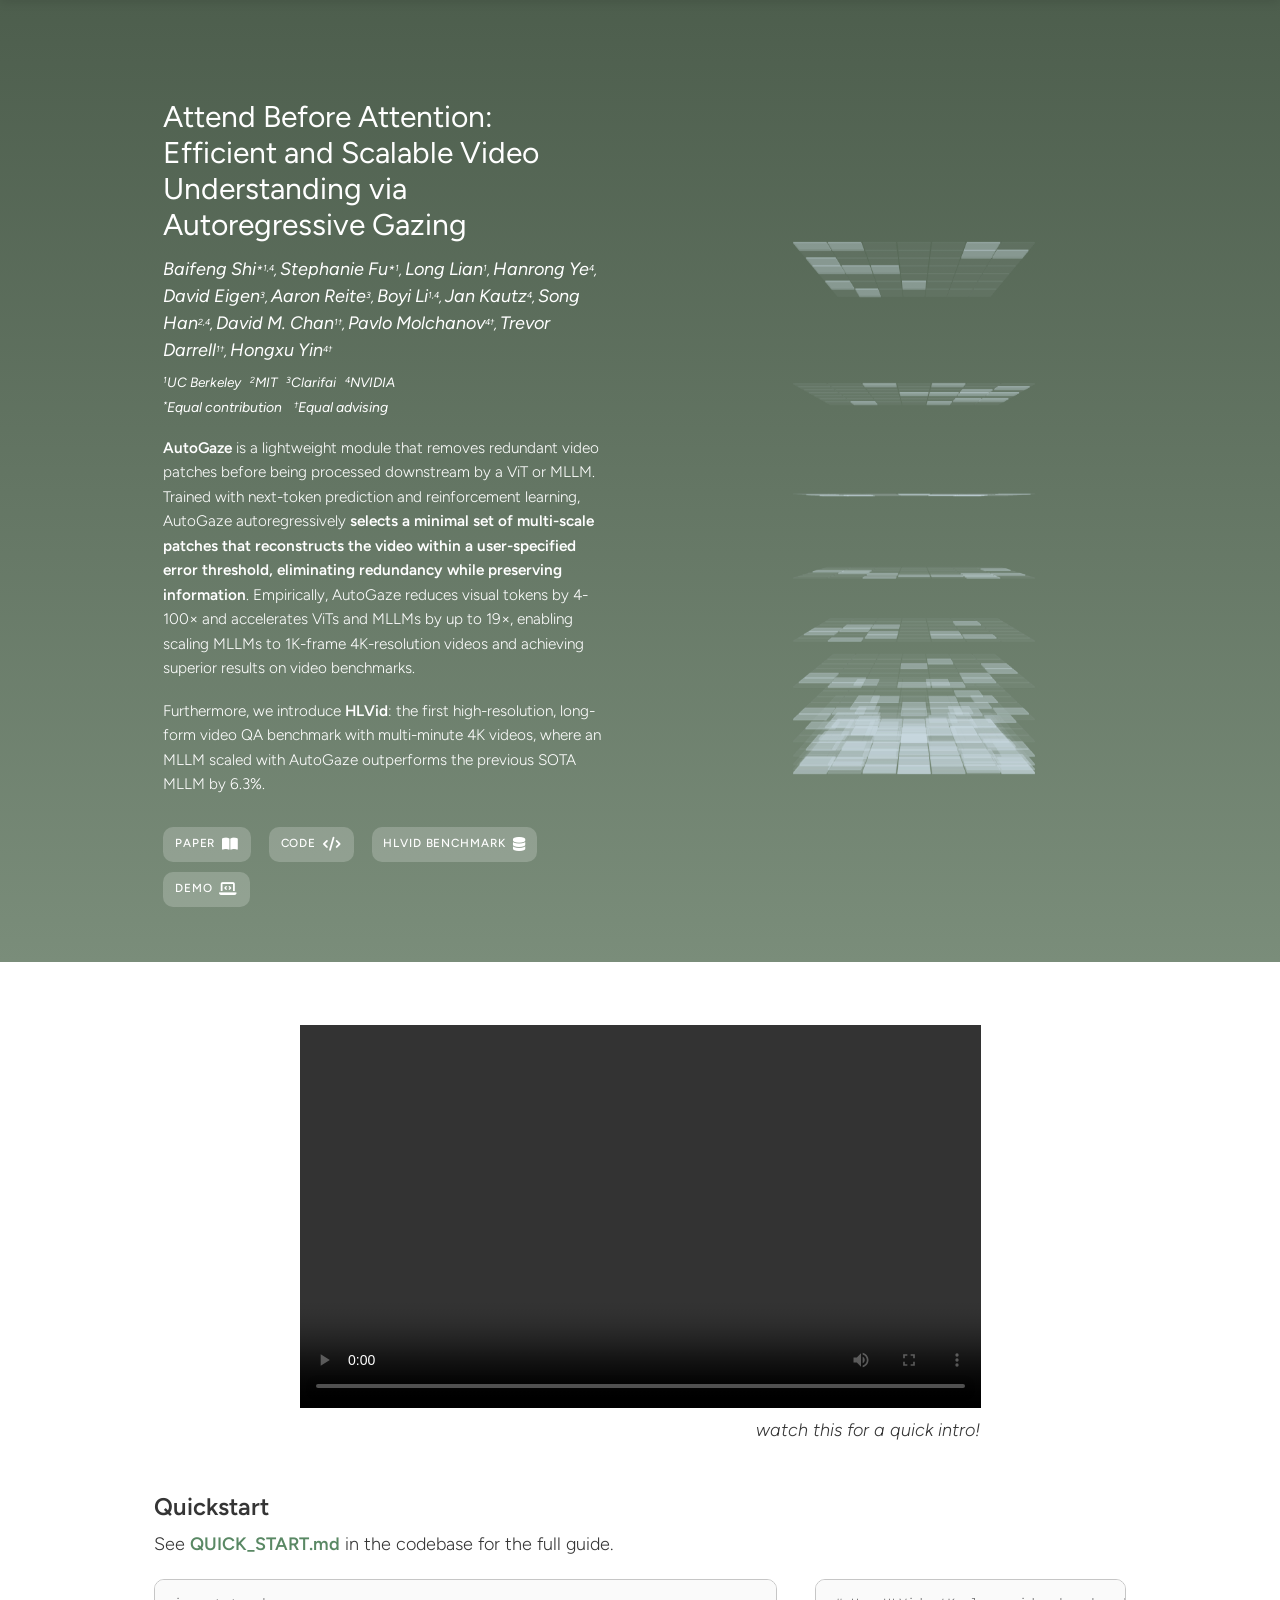
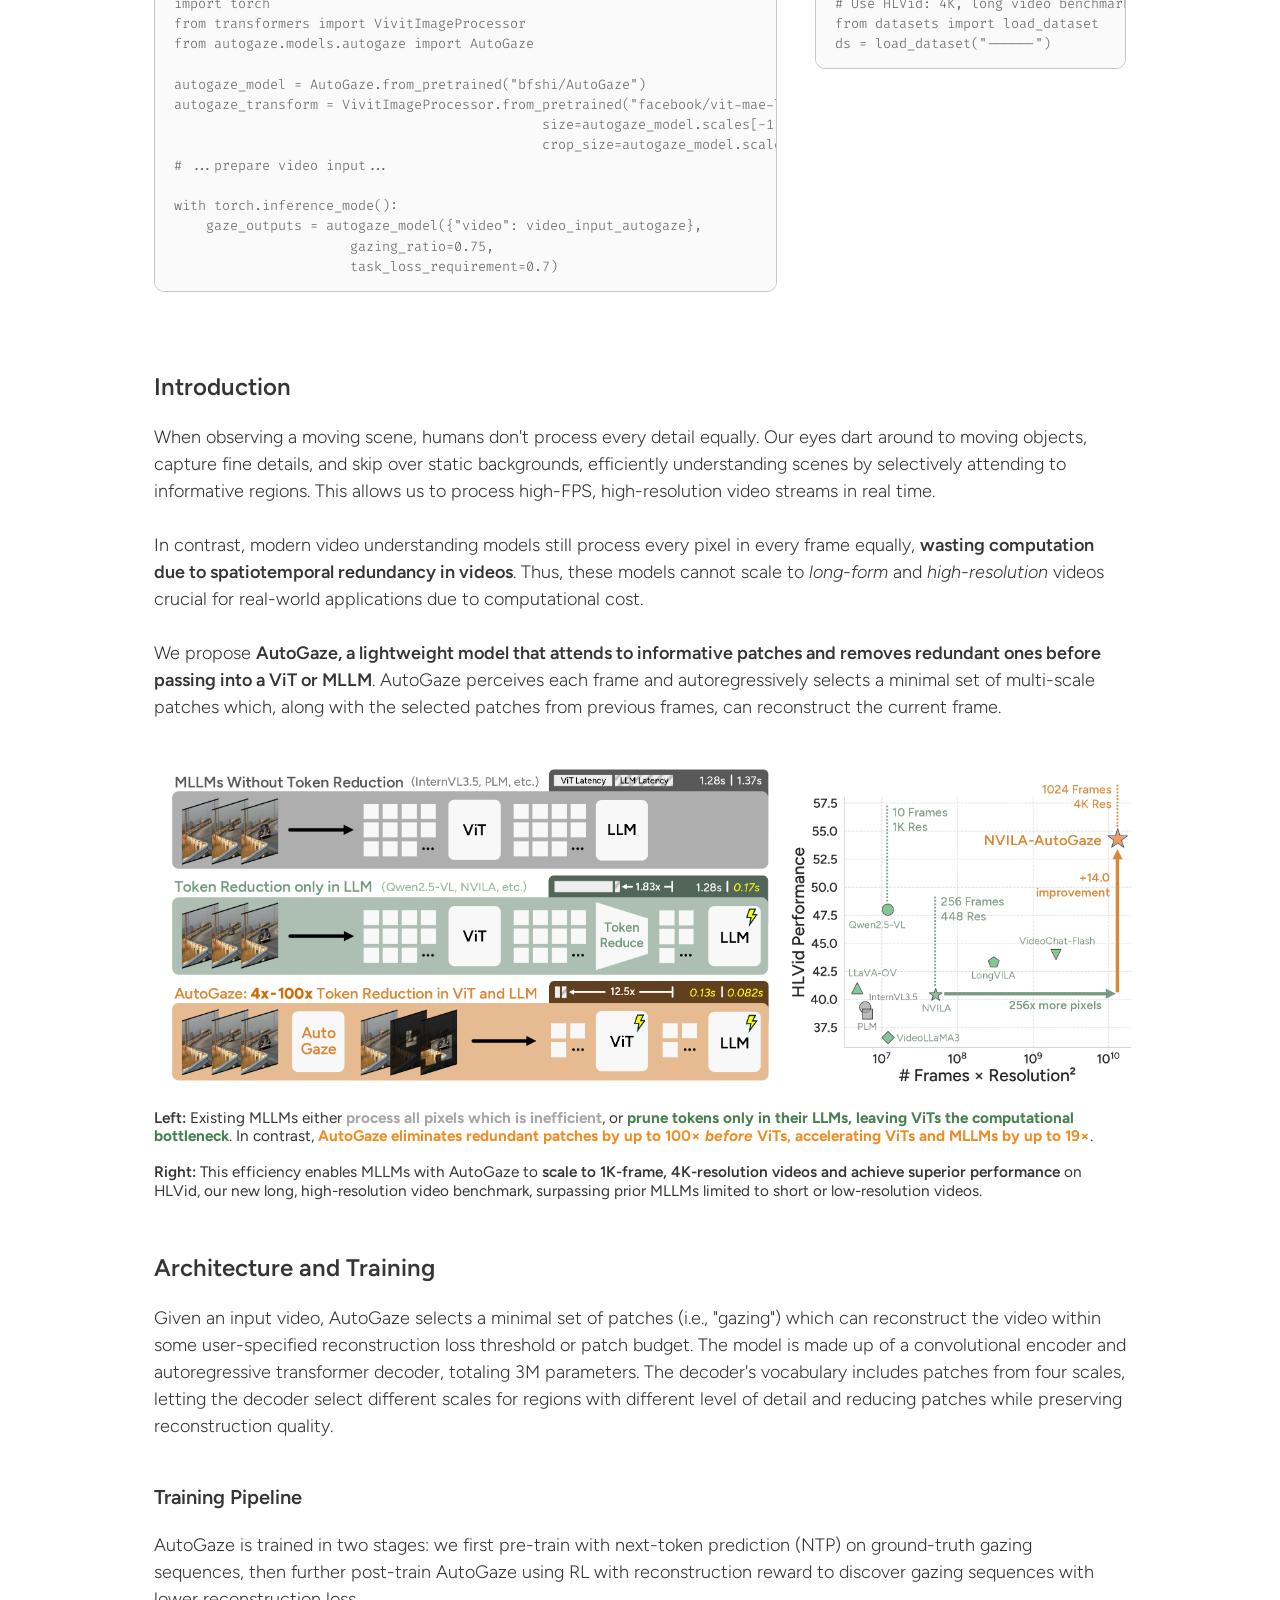
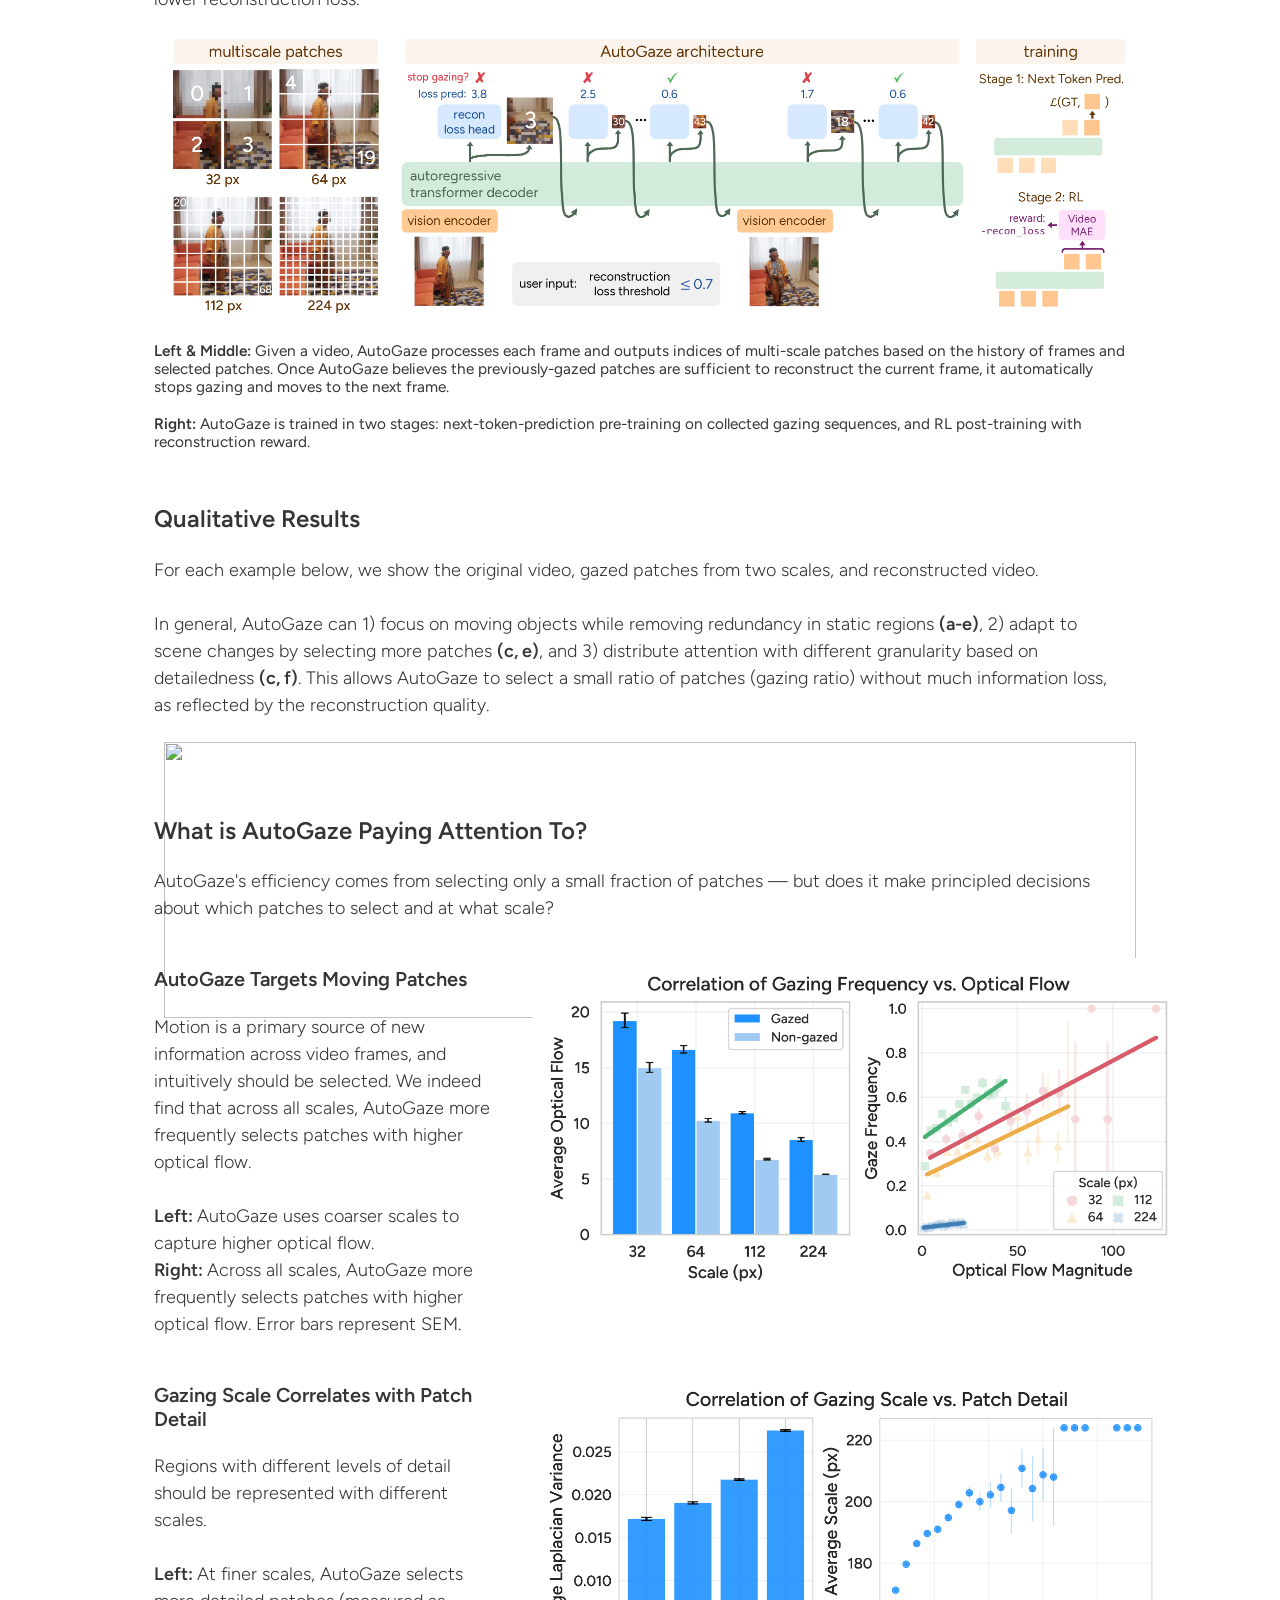
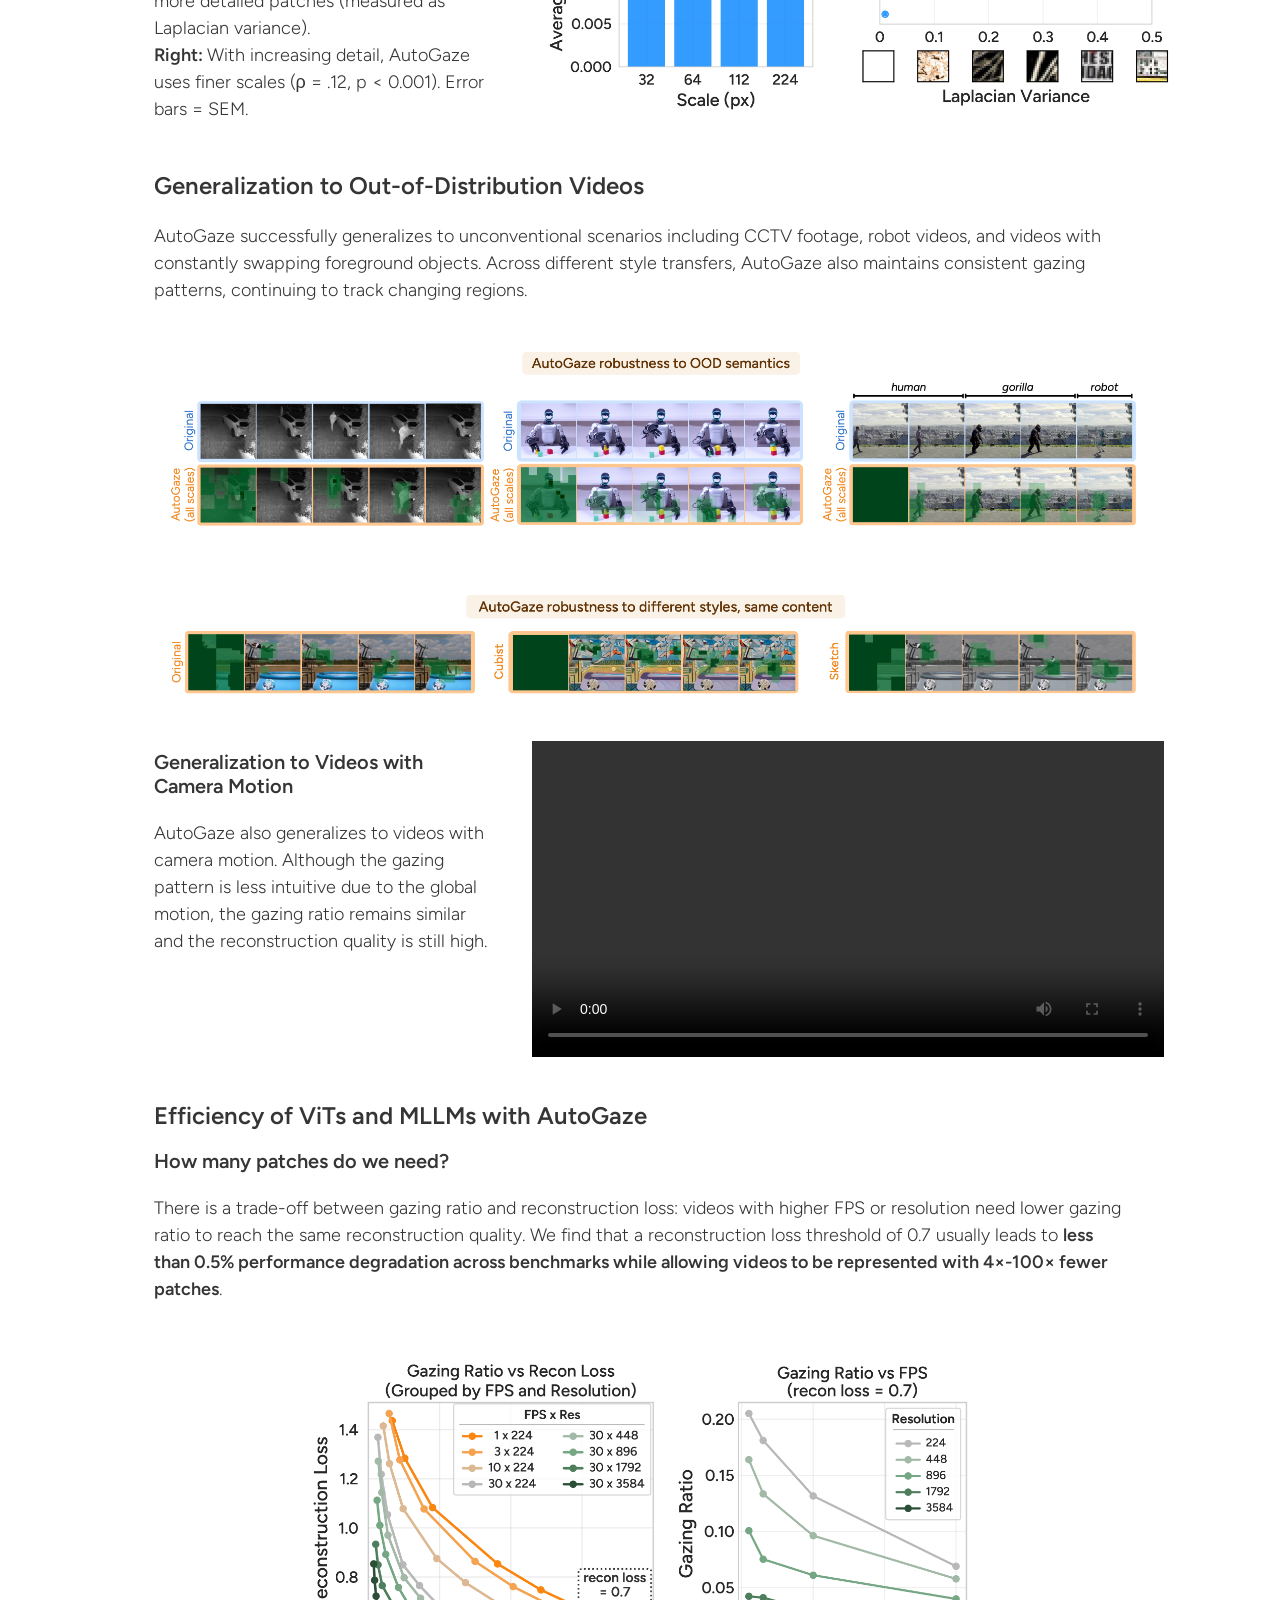
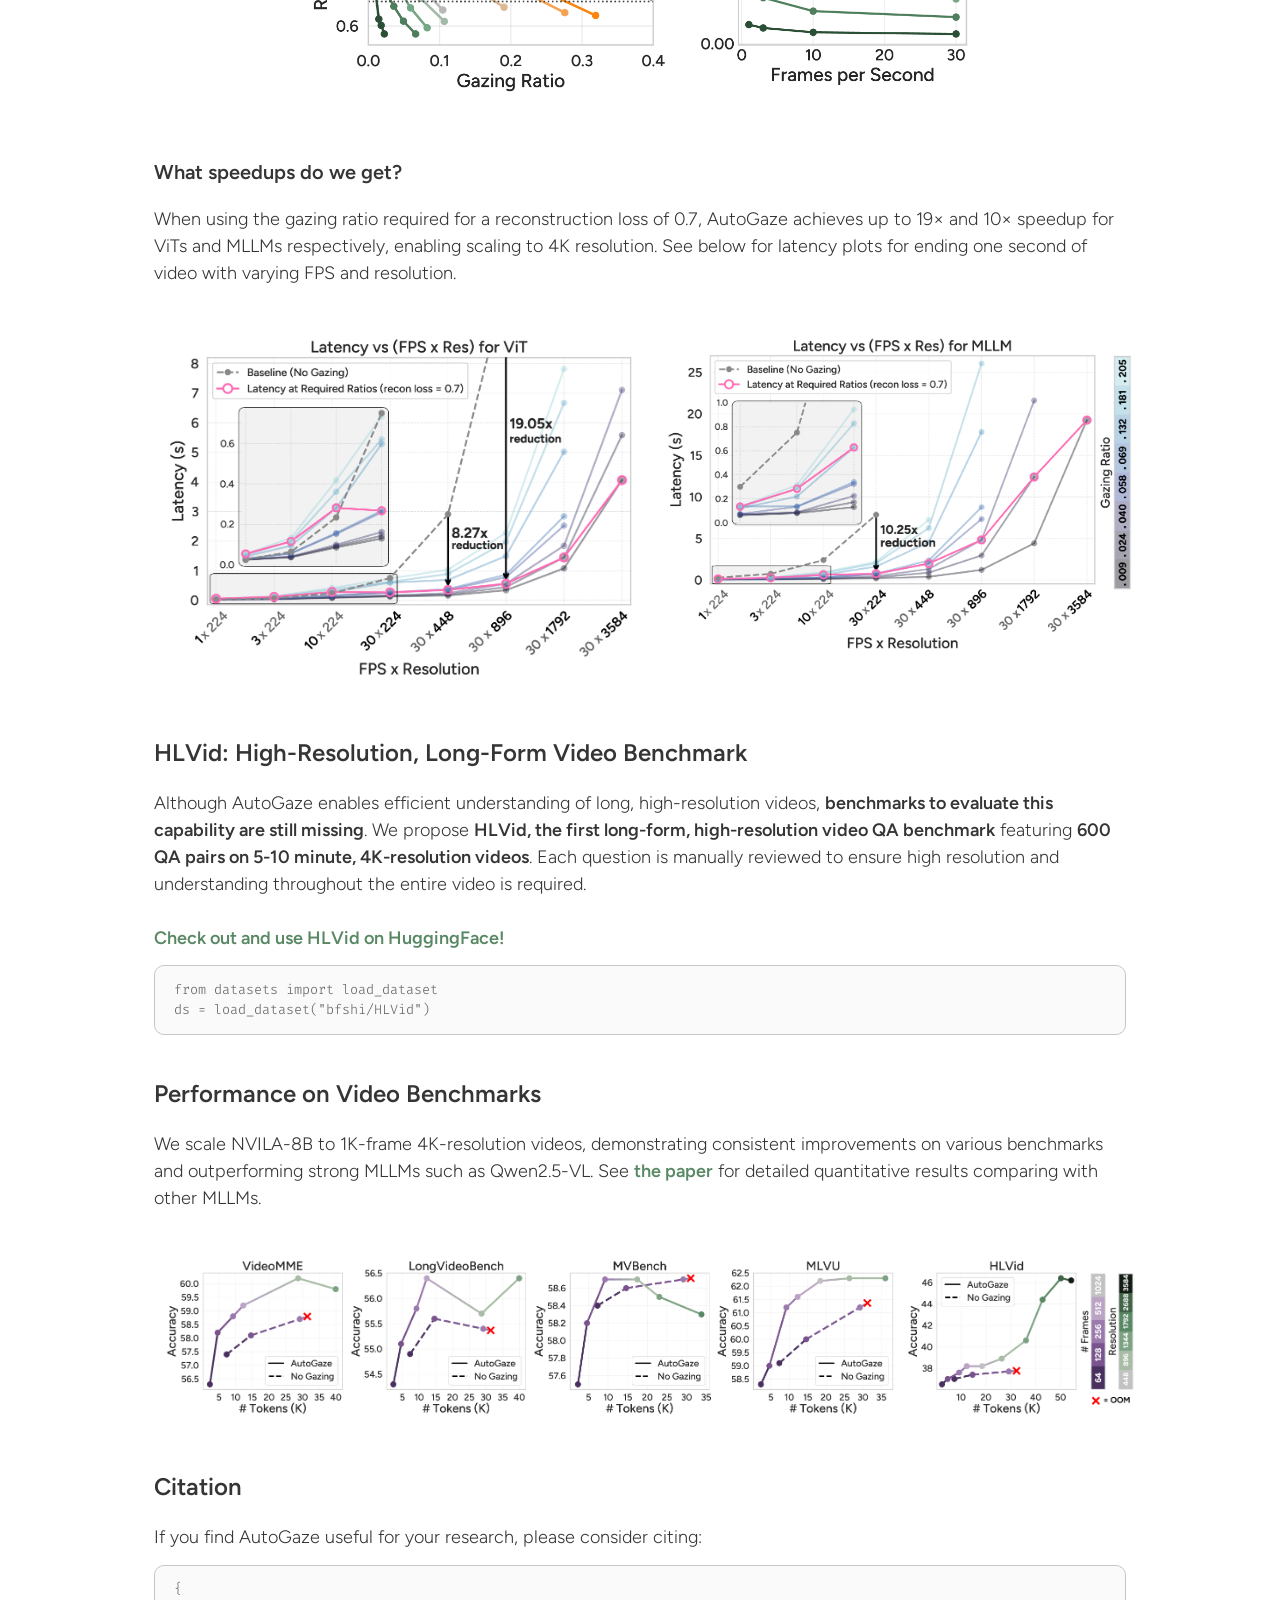
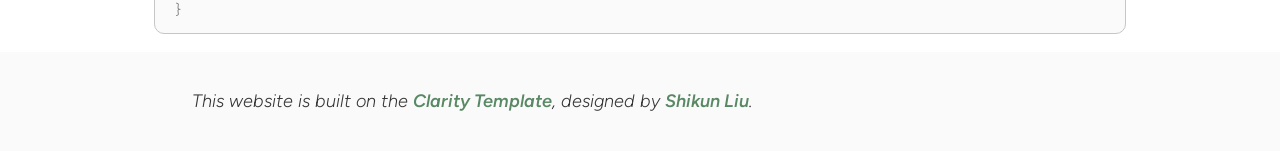
==== autogaze.html @ cc492120 "add index.html commit files  commit files  commit files  commit files" ====
<html lang="en-GB">
<head>
    <meta charset="UTF-8">
    <meta http-equiv="X-UA-Compatible" content="IE=edge">
    <meta name="viewport" content="width=device-width, initial-scale=1.0">
    <title>AutoGaze: Efficient and Scalable Video Understanding</title>
    <meta name="description" content="AutoGaze: Attend Before Attention - Efficient and Scalable Video Understanding via Autoregressive Gazing">
    <meta name="referrer" content="no-referrer-when-downgrade">
    <meta name="robots" content="all">
    <meta content="en_EN" property="og:locale">
    <meta content="website" property="og:type">
    <meta content="AutoGaze" property="og:title">
    <meta content="Efficient and Scalable Video Understanding via Autoregressive Gazing" property="og:description">

    <meta name="twitter:card" content="summary_large_image">
    <meta name="twitter:description" content="AutoGaze: Efficient and Scalable Video Understanding via Autoregressive Gazing">
    <meta name="twitter:image:src" content="assets/figures/autogaze/teaser_v14.png">

    <link rel="stylesheet" type="text/css" media="all" href="assets/stylesheets/main_free.css" />
    <link rel="stylesheet" href="https://cdnjs.cloudflare.com/ajax/libs/highlight.js/9.18.1/styles/foundation.min.css">
    <link href="assets/fontawesome-free-6.6.0-web/css/all.min.css" rel="stylesheet">
    <link rel="stylesheet" href="https://cdn.jsdelivr.net/npm/img-comparison-slider@8/dist/styles.css"/>
    <script defer src="https://cdn.jsdelivr.net/npm/img-comparison-slider@8/dist/index.js"></script>
    <script src="assets/scripts/navbar.js"></script>
    <script type="text/x-mathjax-config">
        MathJax.Hub.Config({
            "HTML-CSS": {
              scale: 95,
              fonts: ["Gyre-Pagella"],
              imageFont: null,
              undefinedFamily: "'Arial Unicode MS', cmbright"
            },
            tex2jax: {
                inlineMath: [ ['$','$'], ["\\(","\\)"] ],
                processEscapes: true
              }
          });
    </script>
    <script type="text/javascript"
    src="https://cdnjs.cloudflare.com/ajax/libs/mathjax/2.7.1/MathJax.js?config=TeX-AMS-MML_HTMLorMML">
    </script>
    <script src="https://ajax.googleapis.com/ajax/libs/jquery/3.5.1/jquery.min.js"></script>
    <style>
        /* White background for all images */
        .container.blog.main img,
        .container.blog.gray img,
        .container.blog.extra-large img {
            background-color: white;
            padding: 10px;
        }
    </style>
</head>

<body>
    <div class="container blog" id="first-content" style="background: linear-gradient(180deg, #4d5e4d, #7a8d7a);">
        <div class="blog-title white">
            <div class="blog-intro">
                <div>
                    <h1 class="title">Attend Before Attention:<br>Efficient and Scalable Video Understanding via Autoregressive Gazing</h1>
                    <p class="author">
                        <a href="https://bfshi.github.io/" target="_blank">Baifeng Shi</a>*<sup>1,4</sup>, <a href="https://stephanie-fu.github.io/" target="_blank">Stephanie Fu</a>*<sup>1</sup>, <a href="https://tonylian.com/" target="_blank">Long Lian</a><sup>1</sup>, <a href="https://sites.google.com/site/yhrspace/" target="_blank">Hanrong Ye</a><sup>4</sup>,
                        <a href="https://deigen.net/" target="_blank">David Eigen</a><sup>3</sup>, <a href="https://scholar.google.com/citations?user=_qdnxtsAAAAJ&hl=en" target="_blank">Aaron Reite</a><sup>3</sup>, <a href="https://sites.google.com/site/boyilics/home" target="_blank">Boyi Li</a><sup>1,4</sup>, <a href="https://jankautz.com/" target="_blank">Jan Kautz</a><sup>4</sup>, <a href="https://hanlab.mit.edu/songhan" target="_blank">Song Han</a><sup>2,4</sup>,
                        <a href="https://dchan.cc/" target="_blank">David M. Chan</a><sup>1†</sup>, <a href="https://pmolchanov.com/" target="_blank">Pavlo Molchanov</a><sup>4†</sup>, <a href="https://people.eecs.berkeley.edu/~trevor/" target="_blank">Trevor Darrell</a><sup>1†</sup>, <a href="https://hongxu-yin.github.io/" target="_blank">Hongxu Yin</a><sup>4†</sup>
                    </p>
                    <p class="author" style="padding-top: 0px;">
                        <sup>1</sup>UC Berkeley &nbsp; <sup>2</sup>MIT &nbsp; <sup>3</sup>Clarifai &nbsp; <sup>4</sup>NVIDIA
                    </p>
                    <p class="author" style="padding-top: 0px; font-size: 14px;">
                        <sup>*</sup>Equal contribution &nbsp;&nbsp; <sup>†</sup>Equal advising
                    </p>
                    <p class="abstract">
                        <b>AutoGaze</b> is a lightweight module that removes redundant video patches before being processed downstream by a ViT or MLLM. Trained with next-token prediction and reinforcement learning, AutoGaze autoregressively <b>selects a minimal set of multi-scale patches that reconstructs the video within a user-specified error threshold, eliminating redundancy while preserving information</b>. Empirically, AutoGaze reduces visual tokens by 4-100× and accelerates ViTs and MLLMs by up to 19×, enabling scaling MLLMs to 1K-frame 4K-resolution videos and achieving superior results on video benchmarks.
                    </p>
                    <p class="abstract">
                        Furthermore, we introduce <b>HLVid</b>: the first high-resolution, long-form video QA benchmark with multi-minute 4K videos, where an MLLM scaled with AutoGaze outperforms the previous SOTA MLLM by 6.3%.
                    </p>
                    <br>
                    <div class="info">
                        <div>
                            <a href="#" class="button icon" style="background-color: rgba(255, 255, 255, 0.2)">Paper <i class="fa-solid fa-book-open"></i></a> &nbsp;&nbsp;
                            <a href="#" class="button icon" style="background-color: rgba(255, 255, 255, 0.2)">Code <i class="fa-solid fa-code"></i></a>  &nbsp;&nbsp;
                            <a href="#" class="button icon" style="background-color: rgba(255, 255, 255, 0.2)">HLVid Benchmark <i class="fa-solid fa-database"></i></a> &nbsp;&nbsp;
                            <a href="#" class="button icon" style="background-color: rgba(255, 255, 255, 0.2)">Demo <i class="fa-solid fa-laptop-code"></i></a>
                        </div>
                    </div>
                </div>

                <div class="info">
                </div>
            </div>

            <div class="blog-cover">
                <img class="foreground" src="assets/figures/falling_tiles.png">
            </div>
        </div>
    </div>

    <div class="container blog extra-large">
        <video controls src="./assets/figures/video.mp4" class="teaser_video" title="AutoGaze: Efficient and Scalable Video Understanding via Autoregressive Gazing"></video>
        <p class="video-intro">watch this for a quick intro!</p>
    </div>

    <div class="container blog main two-column-equal">
        <div class="text-column">
            <h1>Quickstart</h1>
            <p>
                See <a href="https://github.com/stephanie-fu/gengaze/blob/release/QUICK_START.md">QUICK_START.md</a> in the codebase for the full guide.
            </p>
            <br>
            <pre><code class="python">import torch
from transformers import VivitImageProcessor
from autogaze.models.autogaze import AutoGaze

autogaze_model = AutoGaze.from_pretrained("bfshi/AutoGaze")
autogaze_transform = VivitImageProcessor.from_pretrained("facebook/vit-mae-large",
                                              size=autogaze_model.scales[-1],
                                              crop_size=autogaze_model.scales[-1])
# ...prepare video input...

with torch.inference_mode():
    gaze_outputs = autogaze_model({"video": video_input_autogaze},
                      gazing_ratio=0.75,
                      task_loss_requirement=0.7)</code></pre>
        </div>
        <div class="text-column">
            <h1>&nbsp;</h1>
            <p>&nbsp;</p>
            <br>
            <pre><code class="python"># Use HLVid: 4K, long video benchmark
from datasets import load_dataset
ds = load_dataset("------")</code></pre>
        </div>
    </div>
    <div class="container blog main first" id="blog-main">
        <h1>Introduction</h1>
        <p class="text">
            When observing a moving scene, humans don't process every detail equally. Our eyes dart around to moving objects, capture fine details, and skip over static backgrounds, efficiently understanding scenes by selectively attending to informative regions. This allows us to process high-FPS, high-resolution video streams in real time.
        </p>

        <p class="text">
            In contrast, modern video understanding models still process every pixel in every frame equally, <b>wasting computation due to spatiotemporal redundancy in videos</b>. Thus, these models cannot scale to <em>long-form</em> and <em>high-resolution</em> videos crucial for real-world applications due to computational cost.
        </p>

        <p class="text">
            We propose <b>AutoGaze, a lightweight model that attends to informative patches and removes redundant ones before passing into a ViT or MLLM</b>. AutoGaze perceives each frame and autoregressively selects a minimal set of multi-scale patches which, along with the selected patches from previous frames, can reconstruct the current frame.
        </p>
    </div>

    <div class="container blog extra-large">
        <img src="assets/figures/autogaze/teaser_v14.png" style="width: 100%;">
        <p class="caption">
            <b>Left: </b> Existing MLLMs either <span id="naive-mllm-label">process all pixels which is inefficient</span>, or <span id="prune-mllm-label">prune tokens only in their LLMs, leaving ViTs the computational bottleneck</span>. In contrast, <span id="autogaze-label">AutoGaze eliminates redundant patches by up to 100× <em>before</em> ViTs, accelerating ViTs and MLLMs by up to 19×</span>.
        </p>
        <p class="caption">
            <b>Right: </b> This efficiency enables MLLMs with AutoGaze to <b>scale to 1K-frame, 4K-resolution videos and achieve superior performance</b> on HLVid, our new long, high-resolution video benchmark, surpassing prior MLLMs limited to short or low-resolution videos.
        </p>
    </div>

    <div class="container blog main">
        <h1>Architecture and Training</h1>
        <p class="text">
            Given an input video, AutoGaze selects a minimal set of patches (i.e., "gazing") which can reconstruct the video within some user-specified reconstruction loss threshold or patch budget.
            The model is made up of a convolutional encoder and autoregressive transformer decoder, totaling 3M parameters. The decoder's vocabulary includes patches from four scales, letting the decoder select different scales for regions with different level of detail and reducing patches while preserving reconstruction quality.
        </p>
    </div>

    <div class="container blog extra-large">
        <h2>Training Pipeline</h2>
        <p class="text">
            AutoGaze is trained in two stages: we first pre-train with next-token prediction (NTP) on ground-truth gazing sequences, then further post-train AutoGaze using RL with reconstruction reward to discover gazing sequences with lower reconstruction loss.
        </p>
        <img src="assets/figures/autogaze/architecture_v15.png" style="width: 100%;">
        <p class="caption">
            <b>Left & Middle: </b> Given a video, AutoGaze processes each frame and outputs indices of multi-scale patches based on the history of frames and selected patches. Once AutoGaze believes the previously-gazed patches are sufficient to reconstruct the current frame, it automatically stops gazing and moves to the next frame.
        </p>
        <p class="caption">
        <b>Right: </b> AutoGaze is trained in two stages: next-token-prediction pre-training on collected gazing sequences, and RL post-training with reconstruction reward.
        </p>
    </div>

    <div class="container blog extra-large">
    <h1>Qualitative Results</h1>
        <p class="text">
            For each example below, we show the original video, gazed patches from two scales, and reconstructed video.
        </p>
        <p class="text">
            In general, AutoGaze can 1) focus on moving objects while removing redundancy in static regions <b>(a-e)</b>, 2) adapt to scene changes by selecting more patches <b>(c, e)</b>, and 3) distribute attention with different granularity based on detailedness <b>(c, f)</b>. This allows AutoGaze to select a small ratio of patches (gazing ratio) without much information loss, as reflected by the reconstruction quality.
        </p>
    <img src="assets/figures/autogaze/main_results.png" style="width: 100%;">
    </div>

    <div class="container blog main">
        <h1>What is AutoGaze Paying Attention To?</h1>
        <p class="text">
            AutoGaze's efficiency comes from selecting only a small fraction of patches — but does it make principled decisions about which patches to select and at what scale?
        </p>
    </div>
    <div class="container blog main two-column-figure">
        <div class="text-column">
            <h2>AutoGaze Targets Moving Patches</h2>
            <p class="text">
                Motion is a primary source of new information across video frames, and intuitively should be selected. We indeed find that across all scales, AutoGaze more frequently selects patches with higher optical flow.
            </p>
            <p class="text">
                <b>Left: </b> AutoGaze uses coarser scales to capture higher optical flow.
                <br>
                <b>Right: </b> Across all scales, AutoGaze more frequently selects patches with higher optical flow. Error bars represent SEM.
            </p>
        </div>
        <div class="figure-column">
            <img src="assets/figures/autogaze/opticalflow_4.png">
        </div>
    </div>

    <div class="container blog main two-column-figure">
        <div class="text-column">
            <h2>Gazing Scale Correlates with Patch Detail</h2>
            <p class="text">
                Regions with different levels of detail should be represented with different scales.
            </p>
            <p class="text">
                <b>Left: </b> At finer scales, AutoGaze selects more detailed patches (measured as Laplacian variance).
                <br>
                <b>Right: </b> With increasing detail, AutoGaze uses finer scales (ρ = .12, p < 0.001). Error bars = SEM.
            </p>
        </div>
        <div class="figure-column">
            <img src="assets/figures/autogaze/texture_stats.png">
        </div>
    </div>

    <div class="container blog main">
        <h1>Generalization to Out-of-Distribution Videos</h1>
        <p class="text">
            AutoGaze successfully generalizes to unconventional scenarios including CCTV footage, robot videos, and videos with constantly swapping foreground objects. Across different style transfers, AutoGaze also maintains consistent gazing patterns, continuing to track changing regions.
        </p>
    </div>
        <div class="container blog extra-large">
            <img src="assets/figures/autogaze/autogaze_ood_semantics.png" style="width: 100%;">
        </div>

        <div class="container blog extra-large">
            <img src="assets/figures/autogaze/autogaze_ood_style.png" style="width: 100%;">
        </div>
    <div class="container blog main two-column-figure">
            <div class="text-column">
                <h2>Generalization to Videos with Camera Motion</h2>
                <p class="text">
                    AutoGaze also generalizes to videos with camera motion. Although the gazing pattern is less intuitive due to the global motion,
                    the gazing ratio remains similar and the reconstruction quality is still high.
                </p>
            </div>
        <div class="text-column">
            <video controls src="./assets/figures/camera_motion.mp4"></video>
        </div>
    </div>

    <div class="container blog main">
        <h1>Efficiency of ViTs and MLLMs with AutoGaze</h1>

        <h2>How many patches do we need?</h2>

        <p class="text">
            There is a trade-off between gazing ratio and reconstruction loss: videos with higher FPS or resolution need lower gazing ratio to reach the same reconstruction quality.
            We find that a reconstruction loss threshold of 0.7 usually leads to <b>less than 0.5% performance degradation across benchmarks while allowing videos to be represented with 4×-100× fewer patches</b>.
        </p>
    </div>

    <div class="container blog main">
        <img src="assets/figures/autogaze/loss_recon_cut.png" style="width: 70%">
    </div>

    <div class="container blog main">
        <h2>What speedups do we get?</h2>
        <p class="text">
            When using the gazing ratio required for a reconstruction loss of 0.7, AutoGaze achieves up to 19× and 10× speedup for ViTs and MLLMs respectively, enabling scaling to 4K resolution. See below for latency plots for ending one second of video with varying FPS and resolution.
        </p>
    </div>

    <div class="container blog extra-large">
        <div class="columns-2">
            <img src="assets/figures/autogaze/latency_vision.png">
            <img src="assets/figures/autogaze/latency_llm.png">
        </div>
    </div>

    <div class="container blog main">
        <h1>HLVid: High-Resolution, Long-Form Video Benchmark</h1>
        <p class="text">
            Although AutoGaze enables efficient understanding of long, high-resolution videos, <b>benchmarks to evaluate this capability are still missing</b>. We propose <b>HLVid, the first long-form, high-resolution video QA benchmark</b> featuring <b>600 QA pairs on 5-10 minute, 4K-resolution videos</b>. Each question is manually reviewed to ensure high resolution and understanding throughout the entire video is required.
        </p>
        <p class="text">
            <a href="">Check out and use HLVid on HuggingFace!</a>
        </p>

        <pre><code class="python">from datasets import load_dataset
ds = load_dataset("bfshi/HLVid")</code></pre>
    </div>
    <div class="container blog main">
        <h1>Performance on Video Benchmarks</h1>
        <p class="text">
            We scale NVILA-8B to 1K-frame 4K-resolution videos, demonstrating consistent improvements on various benchmarks and outperforming strong MLLMs such as Qwen2.5-VL. See <a href="#">the paper</a> for detailed quantitative results comparing with other MLLMs.
        </p>
    </div>

    <div class="container blog extra-large">
        <img src="assets/figures/autogaze/mllm_benchmarks.png" style="width: 100%;">
    </div>

    <div class="container blog main">
        <h1>Citation</h1>
        <p class="text">
            If you find AutoGaze useful for your research, please consider citing:
        </p>
<pre><code class="plaintext">{
}</code></pre>
    </div>

    <!-- Footer Page -->
    <footer>
        <div class="container">
            <p>
                This website is built on the <a href="https://shikun.io/projects/clarity">Clarity Template</a>, designed by <a href="https://shikun.io/">Shikun Liu</a>.
            </p>
        </div>
    </footer>

    <script src="https://cdnjs.cloudflare.com/ajax/libs/highlight.js/9.18.1/highlight.min.js"></script>
    <script>hljs.initHighlightingOnLoad();</script>
    <script src="assets/scripts/main.js"></script>
</body>
</html>
---- assets/stylesheets/main_free.css ----
@import url("https://fonts.googleapis.com/css2?family=Fira+Code:wght@400;500;600;700&display=swap");
@import url("https://fonts.googleapis.com/css2?family=Figtree:ital,wght@300;400;500;600;700;800;900;1,300;1,400;1,500;1,600;1,700;1,800;1,900&display=swap");
@font-face {
  font-family: "Charter";
  font-style: normal;
  font-weight: normal;
  src: url("../fonts/Charter/charter_regular.woff2") format("woff2");
}
@font-face {
  font-family: "Charter";
  font-style: italic;
  font-weight: normal;
  src: url("../fonts/Charter/charter_italic.woff2") format("woff2");
}
@font-face {
  font-family: "Charter";
  font-style: normal;
  font-weight: bold;
  src: url("../fonts/Charter/charter_bold.woff2") format("woff2");
}
@font-face {
  font-family: "Charter";
  font-style: italic;
  font-weight: bold;
  src: url("../fonts/Charter/charter_bold_italic.woff2") format("woff2");
}
a, abbr, acronym, address, applet, article, aside, audio, b, big, blockquote, body, canvas, caption, center, cite, code, dd, del, details, dfn, div, dl, dt, em, fieldset, figcaption, figure, footer, form, h1, h2, h3, h4, h5, h6, header, hgroup, html, i, iframe, img, ins, kbd, label, legend, li, mark, menu, nav, object, ol, p, pre, q, s, samp, section, small, span, strike, strong, sub, summary, sup, table, tbody, td, tfoot, th, thead, time, tr, tt, u, ul, var, video {
  margin: 0;
  padding: 0;
  border: 0;
  outline: 0;
  font: inherit;
  vertical-align: baseline;
}

article, aside, details, figcaption, figure, footer, header, hgroup, menu, nav, section {
  display: block;
}

body {
  background-color: white;
  display: flex;
  flex-direction: column;
  min-height: 100vh;
}

h1, h2, h3, h4, h5, h6, p, a, code, pre, ol, ul, li {
  color: #353535;
  line-height: 1.6;
  font-weight: 300;
  font-size: 18px;
  font-family: "Figtree", serif;
}

a {
  text-decoration: none;
  text-underline-offset: 1px;
  color: #598864;
  font-family: inherit;
  font-size: inherit;
  font-weight: 600;
}
a:hover {
  color: #7BAA86;
}

b {
  font-weight: 600;
}

em {
  font-style: italic;
}

sub {
  font-weight: inherit;
  font-size: 0.65em;
  position: relative;
  top: 0.3em;
}

sup {
  font-weight: inherit;
  font-size: 0.65em;
  position: relative;
  top: -0.5em;
}

hr {
  border: 0;
  height: 0;
  border-top: 1px solid rgb(0, 0, 0);
  border-bottom: 1px solid rgba(255, 255, 255, 0.1);
}
hr.hard {
  border-top: 1px solid rgba(0, 0, 0, 0.5);
}
hr.soft {
  border-top: 1px solid rgba(0, 0, 0, 0.1);
}

img {
  width: 100%;
  margin: 0 auto;
  display: block;
}

video {
  width: 100%;
  margin: 0 auto;
  display: block;
}

svg {
  width: 100%;
}

.container {
  padding-right: calc(6vw - (100vw - 100%));
  padding-left: 6vw;
  flex: 1;
}

::selection {
  color: white;
  background: #353535;
}

@media screen and (max-width: 769px) {
  a, p, td, th, tr, code, pre, ol, ul, li, div {
    font-size: 15px;
  }
  h1 {
    font-size: 24px;
    line-height: 1.2;
    padding: 1.5vh 0;
    font-weight: 700;
  }
  h1.title {
    font-weight: 500;
    font-size: 24px;
  }
  h2 {
    line-height: 1.2;
    padding: 1.5vh 0;
    font-weight: 700;
    font-size: 18px;
  }
  h3 {
    font-weight: 700;
    line-height: 1.2;
    padding: 1.5vh 0;
    font-size: 17px;
  }
}
@media screen and (min-width: 769px) {
  .container {
    padding-right: calc(6.5vw - (100vw - 100%));
    padding-left: 6.5vw;
  }
  a, p, td, th, tr, code, pre, ol, ul, li, div {
    font-size: 16px;
  }
  h1 {
    font-size: 24px;
    line-height: 1.2;
    padding: 2vh 0;
    font-weight: 700;
  }
  h1.title {
    padding: 0 0 1vh;
    font-weight: 500;
    font-size: 24px;
  }
  h2 {
    line-height: 1.2;
    padding: 2vh 0;
    font-weight: 700;
    font-size: 18px;
  }
  h3 {
    font-weight: 700;
    line-height: 1.2;
    padding: 2vh 0;
    font-size: 17px;
  }
}
@media screen and (min-width: 992px) {
  .container {
    padding-right: calc(12vw - (100vw - 100%));
    padding-left: 12vw;
  }
  a, p, td, th, tr, code, pre, ol, ul, li, div {
    font-size: 16px;
  }
  h1 {
    font-size: 24px;
    line-height: 1.2;
    padding: 1vh 0;
    font-weight: 700;
  }
  h1.title {
    padding: 0 0 1vh;
    font-weight: 500;
    font-size: 24px;
  }
  h2 {
    line-height: 1.2;
    padding: 1vh 0;
    font-weight: 700;
    font-size: 18px;
  }
  h3 {
    font-weight: 700;
    line-height: 1.2;
    padding: 1vh 0;
    font-size: 17px;
  }
}
@media screen and (min-width: 1200px) {
  .container {
    padding-right: calc(15vw - (100vw - 100%));
    padding-left: 15vw;
  }
  a, p, td, th, tr, code, pre, ol, ul, li, div {
    font-size: 17px;
  }
  h1 {
    font-size: 30px;
    line-height: 1.2;
    padding: 1vh 0;
    font-weight: 700;
  }
  h1.title {
    padding: 0 0 1vh;
    font-weight: 500;
    font-size: 30px;
  }
  h2 {
    line-height: 1.2;
    padding: 1vh 0;
    font-weight: 700;
    font-size: 24px;
  }
  h3 {
    font-weight: 700;
    line-height: 1.2;
    padding: 1vh 0;
    font-size: 18px;
  }
}
@media screen and (min-width: 1600px) {
  .container {
    padding-right: calc(18vw - (100vw - 100%));
    padding-left: 18vw;
  }
  a, p, td, th, tr, code, pre, ol, ul, li, div {
    font-size: 18px;
  }
  h1 {
    font-size: 30px;
    line-height: 1.2;
    padding: 1.75vh 0;
    font-weight: 700;
  }
  h1.title {
    padding: 0 0 1vh;
    font-weight: 500;
    font-size: 36px;
  }
  h2 {
    line-height: 1.2;
    padding: 1.5vh 0;
    font-weight: 700;
    font-size: 24px;
  }
  h3 {
    font-weight: 700;
    line-height: 1.2;
    padding: 1.5vh 0;
    font-size: 18px;
  }
}
@media screen and (min-width: 2000px) {
  .container {
    padding-right: calc(22vw - (100vw - 100%));
    padding-left: 22vw;
  }
  a, p, td, th, tr, code, pre, ol, ul, li, div {
    font-size: 18px;
  }
  h1 {
    font-size: 30px;
    line-height: 1.2;
    padding: 1.75vh 0;
    font-weight: 700;
  }
  h1.title {
    padding: 0 0 1vh;
    font-weight: 500;
    font-size: 36px;
  }
  h2 {
    line-height: 1.2;
    padding: 1.5vh 0;
    font-weight: 700;
    font-size: 24px;
  }
  h3 {
    font-weight: 700;
    line-height: 1.2;
    padding: 1.5vh 0;
    font-size: 18px;
  }
}
@media screen and (min-width: 2400px) {
  .container {
    padding-right: calc(24vw - (100vw - 100%));
    padding-left: 24vw;
  }
  a, p, td, th, tr, code, pre, ol, ul, li, div {
    font-size: 20px;
  }
  h1 {
    font-size: 30px;
    line-height: 1.2;
    padding: 1.75vh 0;
    font-weight: 700;
  }
  h1.title {
    padding: 0 0 1vh;
    font-weight: 500;
    font-size: 36px;
  }
  h2 {
    line-height: 1.2;
    padding: 1.5vh 0;
    font-weight: 700;
    font-size: 24px;
  }
  h3 {
    font-weight: 700;
    line-height: 1.2;
    padding: 1.5vh 0;
    font-size: 20px;
  }
}
@media screen and (min-width: 3200px) {
  .container {
    padding-right: calc(32vw - (100vw - 100%));
    padding-left: 28vw;
  }
}
footer {
  padding: 3vh 0px;
  background-color: #fafafa;
}
footer span {
  padding: 0 1px;
  font-size: 0.85em;
}
footer p {
  font-style: italic;
}

@media screen and (min-width: 992px) {
  footer {
    padding: 3vh 0px;
    background-color: #fafafa;
  }
}
@media screen and (min-width: 1200px) {
  footer {
    padding: 4vh 0px;
    background-color: #fafafa;
  }
}
@media screen and (min-width: 1600px) {
  footer {
    padding: 5vh 0px;
  }
}
/* ======================== Blog ===================== */
div.container.blog#first-content {
  padding-top: 2vh;
  background-color: #f6f6f6;
  padding-right: calc(5.1vw - (100vw - 100%));
  padding-left: 5.1vw;
}
div.container.blog#first-content div.blog-title {
  display: grid;
  grid-template-columns: 1fr;
}
div.container.blog#first-content div.blog-title.white * {
  color: white;
}
div.container.blog#first-content div.blog-title.white *::selection {
  color: #353535 !important;
  background: white !important;
}
div.container.blog#first-content div.blog-title.white * .link * {
  color: #f4f3ef !important;
}
div.container.blog#first-content div.blog-title.white * .info p {
  color: #f4f3ef !important;
}
div.container.blog#first-content div.blog-title .blog-intro {
  display: flex;
  flex-direction: column;
  justify-content: space-between;
  padding: 2vh 0;
}
div.container.blog#first-content div.blog-title .blog-intro p.author {
  padding: 4px 0;
  font-weight: 400;
  font-style: italic;
  line-height: 1.2;
}
div.container.blog#first-content div.blog-title .blog-intro p.author a {
  font-weight: inherit;
  color: inherit;
  transition: color 0.2s ease;
}
div.container.blog#first-content div.blog-title .blog-intro p.author a:hover {
  color: #7BAA86;
}
div.container.blog#first-content div.blog-title .blog-intro p.abstract {
  font-family: "Figtree";
  font-weight: 300;
  padding: 1vh 0;
}
div.container.blog#first-content div.blog-title .blog-intro .info p {
  padding: 10px 0 0 0;
  letter-spacing: 1px;
  text-transform: uppercase;
  color: #353535;
  font-weight: 600;
  font-size: 0.95em;
}
div.container.blog#first-content div.blog-title .blog-cover {
  position: relative;
  display: flex;
  align-items: center;
  justify-content: flex-end;
  padding: 2vh 0;
}
div.container.blog#first-content div.blog-title .blog-cover img.foreground {
  position: relative;
  z-index: 2;
  padding: 0 !important;
}
div.container.blog#first-content div.blog-title .blog-cover img.background {
  position: absolute;
  z-index: 1;
  filter: blur(24px);
  padding: 0 !important;
}

div.container.blog p.text {
  padding: 1.5vh 0;
  font-family: "Figtree", sans-serif;
}
div.container.blog p.text:last-child {
  padding-bottom: 0;
}
div.container.blog ul, div.container.blog ol {
  font-family: inherit;
  font-style: inherit;
  font-weight: inherit;
  padding: 0;
}
div.container.blog ul li p.text, div.container.blog ol li p.text {
  padding: 0vh 0 1.5vh 0 !important;
}
div.container.blog p.caption {
  padding: 1vh 0;
  font-weight: 500;
  line-height: 1.2;
  font-size: 105%;
}
div.container.blog p.caption b {
  font-weight: 700 !important;
}
div.container.blog p.caption a {
  font-size: inherit;
  color: inherit;
}
div.container.blog p.caption.inline {
  padding: 1.5vh 0 !important;
  font-style: italic;
}
div.container.blog p.caption.inline.center {
  text-align: center;
}
div.container.blog p.caption.comment {
  padding: 0 2vw 1vh;
}
div.container.blog p.caption.selection {
  line-height: 1;
}
div.container.blog #naive-mllm-label {
  font-weight: 700;
  color: #a6a6a6;
}
div.container.blog #prune-mllm-label {
  font-weight: 700;
  color: #47804e;
}
div.container.blog #autogaze-label {
  font-weight: 700;
  color: #ef8c25;
}
div.container.blog img {
  padding-bottom: 1vh;
}
div.container.blog.first {
  margin-top: 1.5vh;
}
div.container.blog.main {
  padding: 0.5vh 3vw;
}
div.container.blog.main.comment .content-comment {
  display: none;
}
div.container.blog.main.inline {
  padding-top: 0;
  padding-bottom: 1vh;
}
div.container.blog.large {
  padding: 0.5vh 6vw;
}
div.container.blog.large.inline {
  padding-top: 0;
  padding-bottom: 1vh;
}
div.container.blog.extra-large {
  padding: 0.5vh 6vw;
}
div.container.blog.extra-large.inline {
  padding-top: 0;
  padding-bottom: 1vh;
}
div.container.blog.extra-extra-large {
  padding: 0.5vh 6vw;
}
div.container.blog.extra-extra-large.inline {
  padding-top: 0;
  padding-bottom: 1vh;
}
div.container.blog.max {
  padding: 0.5vh 0vw;
}
div.container.blog.max.inline {
  padding-top: 0;
  padding-bottom: 1vh;
}
div.container.blog.gray {
  background-color: #f6f6f6;
}
div.container.blog.gray p.caption {
  padding-bottom: 0;
}
div.container.blog.gray-linear {
  background: linear-gradient(to bottom, #f6f6f6 0%, white 10%, white 90%, #f6f6f6 100%);
}
div.container.blog.gray-linear p.caption {
  padding-bottom: 0;
}

@media screen and (min-width: 769px) {
  div.container.blog#first-content {
    padding-top: 3vh;
    padding-right: calc(5.525vw - (100vw - 100%));
    padding-left: 5.525vw;
  }
  div.container.blog#first-content div.blog-title {
    grid-template-columns: 1fr 1fr;
    column-gap: 2vw;
  }
  div.container.blog#first-content div.blog-title .blog-cover {
    margin: 0 0 0 auto;
    width: 90%;
    padding: 3vh 0;
  }
  div.container.blog#first-content div.blog-title .blog-intro {
    display: flex;
    flex-direction: column;
    justify-content: space-between;
    padding: 1vh 0;
  }
  div.container.blog#first-content div.blog-title.no-cover {
    grid-template-columns: 1fr;
  }
  div.container.blog#first-content div.blog-title.no-cover .blog-intro {
    padding: 6vh 5.1vw;
  }
  div.container.blog#first-content div.blog-title.no-cover h1 {
    padding: 0 2%;
    text-align: center;
  }
  div.container.blog#first-content div.blog-title.no-cover p.author {
    padding: 10px 2%;
    text-align: center;
  }
  div.container.blog#first-content div.blog-title.no-cover .info {
    display: flex;
    justify-content: space-around;
  }
  div.container.blog.first {
    margin-top: 2vh;
  }
  div.container.blog.main {
    padding: 1vh 7.5vw;
  }
  div.container.blog.main.comment {
    padding-left: 15vw;
    padding-right: 0vw;
    display: grid;
    grid-template-columns: 70vw 13vw;
  }
  div.container.blog.main.comment .content-comment {
    display: none;
  }
  div.container.blog.large {
    padding: 1vh 10vw;
  }
  div.container.blog.extra-large {
    padding: 1vh 8vw;
  }
  div.container.blog.extra-extra-large {
    padding: 1vh 8vw;
  }
}
@media screen and (min-width: 992px) {
  div.container.blog#first-content {
    padding-top: 4vh;
    padding-right: calc(10.2vw - (100vw - 100%));
    padding-left: 10.2vw;
  }
  div.container.blog#first-content div.blog-title {
    grid-template-columns: 1fr 1fr;
    column-gap: 3vw;
  }
  div.container.blog#first-content div.blog-title .blog-intro {
    display: flex;
    flex-direction: column;
    justify-content: space-between;
    padding: 1vh 0;
  }
  div.container.blog#first-content div.blog-title.no-cover {
    grid-template-columns: 1fr;
  }
  div.container.blog#first-content div.blog-title.no-cover .blog-intro {
    padding: 6vh 6.375vw;
  }
  div.container.blog#first-content div.blog-title .blog-cover {
    padding: 3vh 0;
  }
  div.container.blog.first {
    margin-top: 3vh;
  }
  div.container.blog.main {
    padding: 1.5vh 10vw;
  }
  div.container.blog.main.comment {
    padding-left: 20vw;
    padding-right: 0vw;
    display: grid;
    grid-template-columns: 60vw 18vw;
  }
  div.container.blog.main.comment .content-comment {
    display: none;
  }
  div.container.blog.large {
    padding: 1.5vh 15vw;
  }
  div.container.blog.extra-large {
    padding: 1.5vh 8.5vw;
  }
  div.container.blog.extra-extra-large {
    padding: 1.5vh 8.5vw;
  }
}
@media screen and (min-width: 1200px) {
  div.container.blog#first-content {
    padding-top: 6vh;
    padding-right: calc(12.75vw - (100vw - 100%));
    padding-left: 12.75vw;
  }
  div.container.blog#first-content div.blog-title {
    grid-template-columns: 1fr 1fr;
    column-gap: 4vw;
  }
  div.container.blog#first-content div.blog-title .blog-intro {
    padding: 5vh 0;
  }
  div.container.blog#first-content div.blog-title .blog-intro p {
    padding: 1.5vh 0;
  }
  div.container.blog#first-content div.blog-title.no-cover {
    grid-template-columns: 1fr;
  }
  div.container.blog#first-content div.blog-title.no-cover .blog-intro {
    padding: 6vh 7.65vw;
  }
  div.container.blog#first-content div.blog-title .blog-cover {
    padding: 5vh 0;
  }
  div.container.blog.first {
    margin-top: 4vh;
  }
  div.container.blog.main {
    padding: 2vh 12vw;
  }
  div.container.blog.main.comment {
    padding-left: 24vw;
    padding-right: 0vw;
    display: grid;
    grid-template-columns: 60vw 18vw;
  }
  div.container.blog.main.comment .content-comment {
    display: block;
  }
  div.container.blog.large {
    padding: 2vh 16vw;
  }
  div.container.blog.extra-large {
    padding: 2vh 12vw;
  }
  div.container.blog.extra-extra-large {
    padding: 2vh 12vw;
  }
}
@media screen and (min-width: 1600px) {
  div.container.blog#first-content {
    padding-right: calc(15.3vw - (100vw - 100%));
    padding-left: 15.3vw;
  }
  div.container.blog#first-content div.blog-title {
    grid-template-columns: 1fr 1fr;
    column-gap: 4vw;
  }
  div.container.blog#first-content div.blog-title .blog-intro {
    padding: 5vh 0;
  }
  div.container.blog#first-content div.blog-title .blog-intro p {
    padding: 1.5vh 0;
  }
  div.container.blog#first-content div.blog-title.no-cover {
    grid-template-columns: 1fr;
  }
  div.container.blog#first-content div.blog-title.no-cover .blog-intro {
    padding: 6vh 7.65vw;
  }
  div.container.blog#first-content div.blog-title .blog-cover {
    padding: 5vh 0;
  }
  div.container.blog.first {
    margin-top: 5vh;
  }
  div.container.blog.main {
    padding: 2vh 13.5vw;
  }
  div.container.blog.main.comment {
    padding-left: 27vw;
    padding-right: 0vw;
    display: grid;
    grid-template-columns: 50vw 23vw;
  }
  div.container.blog.large {
    padding: 2vh 22vw;
  }
  div.container.blog.extra-large {
    padding: 2vh 18vw;
  }
  div.container.blog.extra-extra-large {
    padding: 2vh 14vw;
  }
}
@media screen and (min-width: 2000px) {
  div.container.blog#first-content {
    padding-right: calc(18.7vw - (100vw - 100%));
    padding-left: 18.7vw;
  }
  div.container.blog#first-content div.blog-title {
    grid-template-columns: 1fr 1fr;
    column-gap: 5vw;
  }
  div.container.blog#first-content div.blog-title .blog-intro {
    padding: 5vh 0;
  }
  div.container.blog#first-content div.blog-title .blog-intro p {
    padding: 1.5vh 0;
  }
  div.container.blog#first-content div.blog-title.no-cover {
    grid-template-columns: 1fr;
  }
  div.container.blog#first-content div.blog-title.no-cover .blog-intro {
    padding: 6vh 6.8vw;
  }
  div.container.blog#first-content div.blog-title .blog-cover {
    padding: 5vh 0;
  }
  div.container.blog.first {
    margin-top: 5vh;
  }
  div.container.blog.main {
    padding: 2vh 15vw;
  }
  div.container.blog.main.comment {
    padding-left: 30vw;
    padding-right: 0vw;
    display: grid;
    grid-template-columns: 50vw 23vw;
  }
  div.container.blog.large {
    padding: 2vh 26vw;
  }
  div.container.blog.extra-large {
    padding: 2vh 22vw;
  }
  div.container.blog.extra-extra-large {
    padding: 2vh 16vw;
  }
}
@media screen and (min-width: 2400px) {
  div.container.blog#first-content {
    padding-right: calc(20.4vw - (100vw - 100%));
    padding-left: 20.4vw;
  }
  div.container.blog#first-content div.blog-title {
    grid-template-columns: 1fr 1fr;
    column-gap: 6vw;
  }
  div.container.blog#first-content div.blog-title .blog-intro {
    padding: 5vh 0;
  }
  div.container.blog#first-content div.blog-title .blog-intro p {
    padding: 1.5vh 0;
  }
  div.container.blog#first-content div.blog-title.no-cover {
    grid-template-columns: 1fr;
  }
  div.container.blog#first-content div.blog-title.no-cover .blog-intro {
    padding: 6vh 6.8vw;
  }
  div.container.blog#first-content div.blog-title .blog-cover {
    padding: 5vh 0;
  }
  div.container.blog.first {
    margin-top: 5vh;
  }
  div.container.blog.main {
    padding: 2vh 16vw;
  }
  div.container.blog.main.comment {
    padding-left: 32vw;
    padding-right: 0vw;
    display: grid;
    grid-template-columns: 50vw 23vw;
  }
  div.container.blog.large {
    padding: 2vh 28vw;
  }
  div.container.blog.extra-large {
    padding: 2vh 24vw;
  }
  div.container.blog.extra-extra-large {
    padding: 2vh 18vw;
  }
}
@media screen and (min-width: 3200px) {
  div.container.blog#first-content {
    padding-right: calc(27.2vw - (100vw - 100%));
    padding-left: 23.8vw;
  }
  div.container.blog#first-content div.blog-title {
    grid-template-columns: 1fr 1fr;
    column-gap: 7vw;
  }
  div.container.blog#first-content div.blog-title .blog-intro {
    padding: 5vh 0;
  }
  div.container.blog#first-content div.blog-title .blog-intro p {
    padding: 1.5vh 0;
  }
  div.container.blog#first-content div.blog-title.no-cover {
    grid-template-columns: 1fr;
  }
  div.container.blog#first-content div.blog-title.no-cover .blog-intro {
    padding: 6vh 8.5vw;
  }
  div.container.blog#first-content div.blog-title .blog-cover {
    padding: 5vh 0;
  }
  div.container.blog.first {
    margin-top: 5vh;
  }
  div.container.blog.main {
    padding: 2vh 19vw;
  }
  div.container.blog.main.comment {
    padding-left: 38vw;
    padding-right: 0vw;
    display: grid;
    grid-template-columns: 50vw 23vw;
  }
  div.container.blog.large {
    padding: 2vh 32vw;
  }
  div.container.blog.extra-large {
    padding: 2vh 28vw;
  }
  div.container.blog.extra-extra-large {
    padding: 2vh 22vw;
  }
}
/* ======================== Button ===================== */
input[type=submit], input[type=reset], input[type=button],
button, .button {
  background-color: #ececec;
  border-radius: 10px;
  padding: 0.75em 1em;
  margin-bottom: 10px;
  color: #353535;
  cursor: pointer;
  display: inline-flex;
  align-items: center;
  justify-content: center;
  font-size: 0.7em;
  font-weight: 700;
  font-family: "Figtree", sans-serif;
  letter-spacing: 0.075em;
  text-decoration: none;
  text-transform: uppercase;
  user-select: none;
}
input[type=submit]:hover, input[type=reset]:hover, input[type=button]:hover,
button:hover, .button:hover {
  background-color: #ececec;
  opacity: 0.8;
  color: #353535;
}
input[type=submit]:active, input[type=reset]:active, input[type=button]:active,
button:active, .button:active {
  opacity: 0.5;
  background-color: #ececec;
  color: #353535;
}
input[type=submit].icon i, input[type=reset].icon i, input[type=button].icon i,
button.icon i, .button.icon i {
  font-size: 1.2em;
  padding-left: 0.5em;
  padding-bottom: 1px;
}
input[type=submit].project, input[type=reset].project, input[type=button].project,
button.project, .button.project {
  text-transform: none;
  letter-spacing: 0;
  font-weight: 600;
  height: 0.75em;
  padding: 0.6em;
  font-size: 1em;
  color: #353535;
}
input[type=submit].project.white, input[type=reset].project.white, input[type=button].project.white,
button.project.white, .button.project.white {
  color: #f4f3ef;
}

@media screen and (max-width: 992px) {
  input[type=submit], input[type=reset], input[type=button],
  button, .button {
    font-size: 0.6em;
  }
  input[type=submit].icon i, input[type=reset].icon i, input[type=button].icon i,
  button.icon i, .button.icon i {
    font-size: 1.2em;
  }
}
/* ======================== Slide Menu ===================== */
.slide-menu {
  display: table;
  margin: 0 auto;
  padding-bottom: 2vh;
}
.slide-menu .dots {
  margin-bottom: -10px;
  user-select: none;
}
.slide-menu .dots .dot {
  position: relative;
  appearance: none;
  display: inline-block;
  background-color: #c6c6c6;
  cursor: pointer;
  width: 10px;
  height: 10px;
  border-radius: 50%;
  margin: 15px;
  transition: all 0.2s ease-in-out;
}
.slide-menu .dots .dot:after {
  content: "";
  position: absolute;
  left: -15px;
  top: -15px;
  width: 40px;
  height: 40px;
  border-radius: 50%;
}
.slide-menu .dots .dot:hover {
  transform: scale(1.4);
}
.slide-menu .dots .dot.active {
  background-color: #E2a3a3;
  transform: scale(1.4);
}

/* ======================== Table ===================== */
.table-wrapper {
  overflow: scroll;
  scrollbar-width: none; /* Firefox */
  -ms-overflow-style: none; /* Internet Explorer 10+ */
  padding-bottom: 1vh;
}

.table-wrapper::-webkit-scrollbar { /* WebKit */
  width: 0;
  height: 0;
}

table {
  margin: 0.5vh 0;
  width: 100%;
  font-family: "Figtree", sans-serif;
}
table a {
  font-size: inherit;
}
table th, table td {
  font-size: 85%;
}
table th b, table td b {
  font-weight: 900;
}
table thead {
  font-weight: 700;
}
table tbody tr {
  border: solid 1px #404041;
  border-left: 0;
  border-right: 0;
}
table tbody tr:nth-child(2n+1) {
  background-color: #ececec;
}
table tbody tr:first-child {
  border-top: solid 2px white;
}
table tbody tr:last-child {
  border-bottom: solid 2px white;
}
table tbody tr td.gray {
  background-color: #ececec !important;
}
table tbody tr td.nogray {
  background-color: #f6f6f6 !important;
}
table tbody.center td {
  text-align: center;
}
table thead.center th {
  text-align: center;
}
table td {
  color: #353535;
  padding: 0.5em 0.5em;
}
table th {
  color: #666667;
  padding: 0 0.5em 0.25em 0.5em;
  text-align: left;
}
table tfoot {
  border-top: solid 2px white;
}
table.alt {
  border-collapse: separate;
}
table.alt tbody tr td {
  border: solid 1px white;
  border-left-width: 0;
  border-top-width: 0;
}
table.alt tbody tr td:first-child {
  border-left-width: 1px;
}
table.alt tbody tr:first-child td {
  border-top-width: 1px;
}
table.alt thead {
  border-bottom: 0;
}
table.alt tfoot {
  border-top: 0;
}

/* ======================== Code ===================== */
code {
  background-color: rgba(230, 235, 237, 0.25);
  border-radius: 10px;
  border: solid 1px #c6c6c6;
  font-family: "Fira Code", monospace;
  margin: 0 0.25em;
  padding: 0.25em 0.65em;
  color: #666667;
  font-size: 75% !important;
}

pre {
  font-family: "Fira Code", monospace;
}

pre code {
  background-color: #fafafa !important;
  display: block;
  padding: 1.5vh 1.5vw !important;
  margin: 0 !important;
  overflow-x: auto;
}

/* ======================== Selection ===================== */
select {
  border-color: transparent;
  border-radius: 5px;
  padding: 5px 3px;
  background-color: #ececec;
  display: inline;
  line-height: inherit;
  font-size: inherit;
  font-style: inherit;
  font-weight: inherit;
  font-family: inherit;
  color: inherit;
  border: 0;
  outline: none;
  margin: inherit;
  height: 30px;
  text-underline-offset: 1px;
  width: inherit;
}
select option {
  white-space: nowrap;
  overflow: hidden;
}
select:hover {
  cursor: pointer;
}
select:after {
  content: "";
  position: absolute;
  right: 10px;
  top: 3px;
  width: 0;
  height: 0;
  border-left: 10px solid transparent;
  border-right: 10px solid transparent;
  border-top: 10px solid #333;
}

/* ======================== Slider Display ===================== */
.slider-container {
  box-shadow: none;
  outline: none;
  --divider-width: 1px;
  --divider-color: #000;
  --default-handle-width: clamp(10px, 5vw, 40px);
  --default-handle-color: #000;
}
.slider-container.white {
  --divider-color: #fff;
  --default-handle-color: #fff;
}
.slider-container img {
  padding: 0 !important;
}

.before, .after {
  margin: 0;
}

.before figcaption {
  left: 8px;
}

.after figcaption {
  right: 8px;
}

.before figcaption,
.after figcaption {
  font-size: 90%;
  font-family: "Figtree";
  background: transparent;
  color: #353535;
  padding: 8px;
  position: absolute;
  top: 99%;
  transform: translateY(-100%);
  line-height: 100%;
}
.before figcaption.white,
.after figcaption.white {
  color: #f4f3ef;
}

/* ======================== Video Control ===================== */
.video-control {
  display: flex;
  justify-content: center;
  padding: 5px 0;
  gap: 10px;
}

.video-speed {
  opacity: 0;
}
.video-speed.fade-in-out {
  animation: fadeInOut 1.4s linear forwards;
}

.video-caption {
  padding-top: 20px;
  display: flex;
  justify-content: space-between;
}

@keyframes fadeInOut {
  0% {
    opacity: 0;
  }
  50% {
    opacity: 1;
  }
  100% {
    opacity: 0;
  }
}
/* ======================== Slide Show Control ===================== */
.slideshow .navigation {
  display: flex;
  justify-content: center;
  padding: 20px 0;
  gap: 10px;
}

.slideshow .slider {
  position: relative;
  width: 100%;
  height: 440px;
  padding-bottom: 20px;
  overflow: hidden;
}
.slideshow .slider:hover {
  cursor: pointer;
}
.slideshow .slider .slider-item {
  width: 400px;
  height: auto;
  position: absolute;
  top: 0;
  left: 0;
  transition-timing-function: cubic-bezier(0.4, 0, 0.2, 1);
  overflow: hidden;
  padding-left: 40px;
}
.slideshow .slider .slider-item video {
  display: block;
  padding-bottom: 40px;
}

h1, h2, h3, h4, h5, h6, p, a, code, pre, ol, ul, li {
  line-height: 1.5;
}

@media screen and (max-width: 769px) {
  a, p, td, th, tr, code, pre, ol, ul, li, div {
    font-size: 15px;
  }
  h1 {
    font-size: 24px;
    line-height: 1.2;
    padding: 1.5vh 0;
    font-weight: 600;
  }
  h1.title {
    font-weight: 400;
    letter-spacing: 0px;
    font-size: 24px;
  }
  h2 {
    line-height: 1.2;
    padding: 1.5vh 0;
    font-weight: 600;
    font-size: 18px;
  }
  h3 {
    font-weight: 600;
    line-height: 1.2;
    padding: 1.5vh 0;
    font-size: 17px;
  }
}
@media screen and (min-width: 769px) {
  .container {
    padding-right: calc(6.5vw - (100vw - 100%));
    padding-left: 6.5vw;
  }
  a, p, td, th, tr, code, pre, ol, ul, li, div {
    font-size: 16px;
  }
  h1 {
    font-size: 24px;
    line-height: 1.2;
    padding: 2vh 0;
    font-weight: 600;
  }
  h1.title {
    padding: 0 0 1vh;
    font-weight: 400;
    letter-spacing: 0px;
    font-size: 24px;
  }
  h2 {
    line-height: 1.2;
    padding: 2vh 0;
    font-weight: 600;
    font-size: 18px;
  }
  h3 {
    font-weight: 600;
    line-height: 1.2;
    padding: 2vh 0;
    font-size: 17px;
  }
}
@media screen and (min-width: 992px) {
  .container {
    padding-right: calc(12vw - (100vw - 100%));
    padding-left: 12vw;
  }
  a, p, td, th, tr, code, pre, ol, ul, li, div {
    font-size: 17px;
  }
  h1 {
    font-size: 24px;
    line-height: 1.2;
    padding: 1vh 0;
  }
  h1.title {
    padding: 0 0 1vh;
    font-size: 24px;
  }
  h2 {
    padding: 1vh 0;
    font-size: 18px;
  }
  h3 {
    padding: 1vh 0;
    font-size: 17px;
  }
}
@media screen and (min-width: 1200px) {
  .container {
    padding-right: calc(15vw - (100vw - 100%));
    padding-left: 15vw;
  }
  a, p, td, th, tr, code, pre, ol, ul, li, div {
    font-size: 18px;
  }
  h1 {
    font-size: 24px;
    line-height: 1.2;
    padding: 1vh 0;
  }
  h1.title {
    padding: 0 0 1vh;
    font-size: 30px;
  }
  h2 {
    padding: 1vh 0;
    font-size: 20px;
  }
  h3 {
    padding: 1vh 0;
    font-size: 18px;
  }
}
@media screen and (min-width: 1600px) {
  .container {
    padding-right: calc(18vw - (100vw - 100%));
    padding-left: 18vw;
  }
  a, p, td, th, tr, code, pre, ol, ul, li, div {
    font-size: 20px;
  }
  h1 {
    font-size: 30px;
    line-height: 1.2;
    padding: 1.75vh 0;
  }
  h1.title {
    padding: 0 0 1vh;
    font-size: 36px;
  }
  h2 {
    padding: 1.5vh 0;
    font-size: 22px;
  }
  h3 {
    padding: 1.5vh 0;
    font-size: 20px;
  }
}
@media screen and (min-width: 2000px) {
  .container {
    padding-right: calc(22vw - (100vw - 100%));
    padding-left: 22vw;
  }
  a, p, td, th, tr, code, pre, ol, ul, li, div {
    font-size: 20px;
  }
  h1 {
    font-size: 30px;
    line-height: 1.2;
    padding: 1.75vh 0;
  }
  h1.title {
    padding: 0 0 1vh;
    font-size: 36px;
  }
  h2 {
    padding: 1.5vh 0;
    font-size: 24px;
  }
  h3 {
    padding: 1.5vh 0;
    font-size: 18px;
  }
}
@media screen and (min-width: 2400px) {
  .container {
    padding-right: calc(24vw - (100vw - 100%));
    padding-left: 24vw;
  }
  a, p, td, th, tr, code, pre, ol, ul, li, div {
    font-size: 22px;
  }
  h1 {
    font-size: 30px;
    line-height: 1.2;
    padding: 1.75vh 0;
  }
  h1.title {
    padding: 0 0 1vh;
    font-size: 36px;
  }
  h2 {
    padding: 1.5vh 0;
    font-size: 24px;
  }
  h3 {
    padding: 1.5vh 0;
    font-size: 20px;
  }
}
@media screen and (min-width: 3200px) {
  .container {
    padding-right: calc(32vw - (100vw - 100%));
    padding-left: 28vw;
  }
}
footer p {
  font-family: "Figtree";
}

/* ======================== Blog ===================== */
div.container.blog#first-content div.blog-title .blog-intro p.author {
  padding: 4px 0 10px;
  font-family: "Figtree";
  font-style: italic;
  font-weight: 400;
  line-height: 1.2;
  font-size: 75%;
}
div.container.blog#first-content div.blog-title .blog-intro p.author a {
  transition: color 0.2s ease;
}
div.container.blog#first-content div.blog-title .blog-intro p.author a:hover {
  color: #dbe3db;
}
div.container.blog#first-content div.blog-title .blog-intro p.abstract {
  font-family: "Figtree";
  font-weight: 300;
  padding: 1vh 0;
  font-size: 85%;
  line-height: 1.6;
}
div.container.blog#first-content div.blog-title .blog-intro .info p {
  text-transform: uppercase;
  color: #353535;
  font-weight: 500;
  font-size: 85%;
}

div.container.blog p.text {
  padding: 1.5vh 0;
  font-family: "Figtree", sans-serif;
}
div.container.blog p.text:last-child {
  padding-bottom: 0;
}
div.container.blog ul li p.text, div.container.blog ol li p.text {
  padding: 0vh 0 1vh 0 !important;
}
div.container.blog p.caption {
  padding: 1vh 0;
  font-weight: 400;
  line-height: 1.2;
  letter-spacing: 0px;
  font-size: 85%;
}
div.container.blog p.caption b {
  font-weight: 600 !important;
}

/* ======================== Button ===================== */
input[type=submit], input[type=reset], input[type=button],
button, .button {
  font-size: 0.65em;
  font-weight: 500;
}

/* ======================== Table ===================== */
table th b, table td b {
  font-weight: 500;
}
table thead {
  font-weight: 500;
}

/* ======================== Selection ===================== */
select {
  padding: 2px 2px;
}

/* ======================== Slider Display ===================== */
.before figcaption,
.after figcaption {
  font-size: 70%;
}

iframe, video {
  display: block;
  margin-left: auto;
  margin-right: auto;
  border: none;
}

.teaser_video {
  width: 70%;
  aspect-ratio: 16/9;
  margin-top: 5vh;
  margin-bottom: 1vh;
}

.video-intro {
  display: block;
  width: 70%;
  margin: 0 auto;
  text-align: right;
  font-style: italic;
  font-size: 1em;
  padding-bottom: 0.5vh;
}

/* Two-column figure layout */
.two-column-figure {
  display: grid;
  grid-template-columns: 35% 65%;
  gap: 3vw;
  align-items: start;
}
.two-column-figure .text-column h2 {
  margin-top: 0;
}
.two-column-figure .figure-column img {
  width: 100%;
}

/* Stack vertically on mobile */
@media screen and (max-width: 768px) {
  .two-column-figure {
    grid-template-columns: 1fr;
    gap: 2vh;
  }
}
/* Two equal-width columns for code sections */
.two-column-equal {
  display: grid;
  grid-template-columns: 2fr 1fr;
  gap: 3vw;
  align-items: start;
}
.two-column-equal .text-column {
  min-width: 0;
}
.two-column-equal .text-column h1, .two-column-equal .text-column h2 {
  margin-top: 0;
}
.two-column-equal .text-column pre {
  overflow-x: auto;
  max-width: 100%;
}
.two-column-equal .text-column code {
  white-space: pre;
  word-wrap: normal;
}

/* Stack vertically on mobile */
@media screen and (max-width: 768px) {
  .two-column-equal {
    grid-template-columns: 1fr;
    gap: 2vh;
  }
}
/* Two equal-width columns for images */
.columns-2 {
  display: grid;
  grid-template-columns: 1fr 1fr;
  gap: 2vw;
}
.columns-2 img {
  width: 100%;
  height: auto;
}

/*# sourceMappingURL=main_free.css.map */
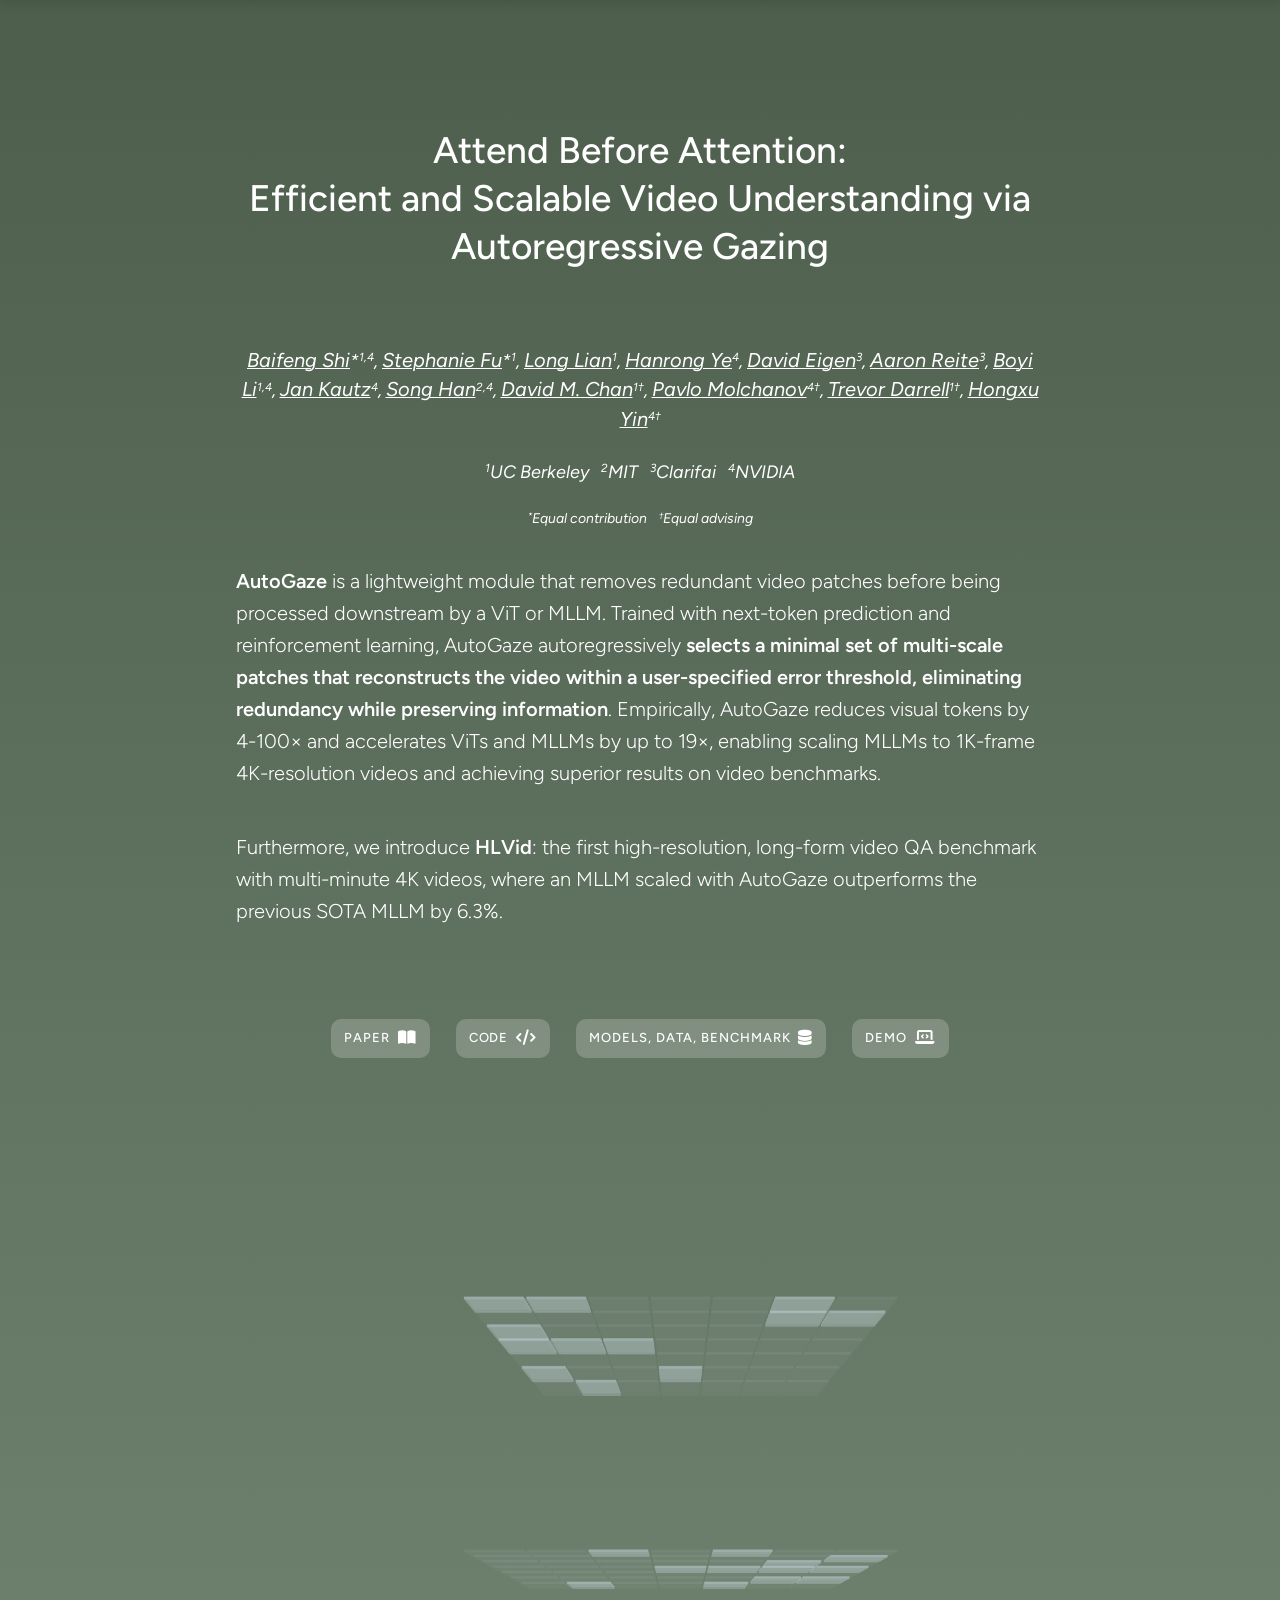
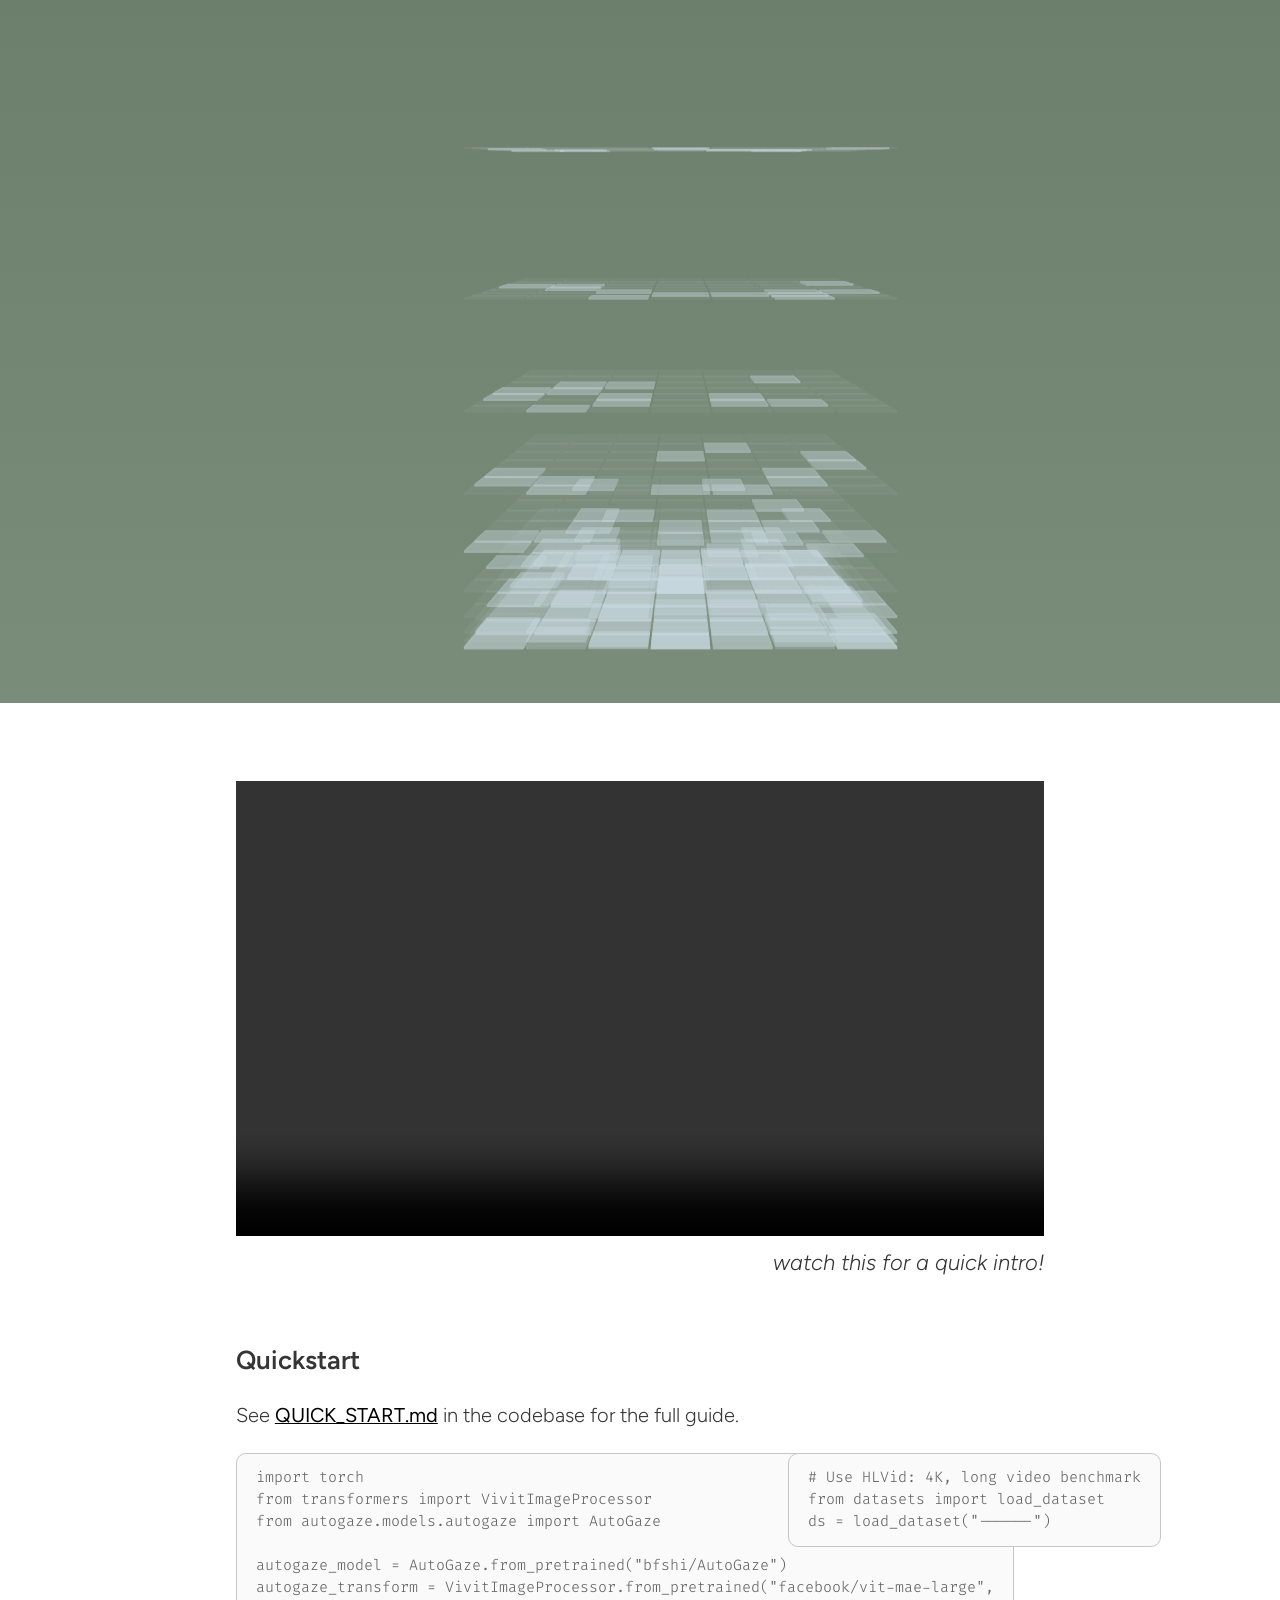
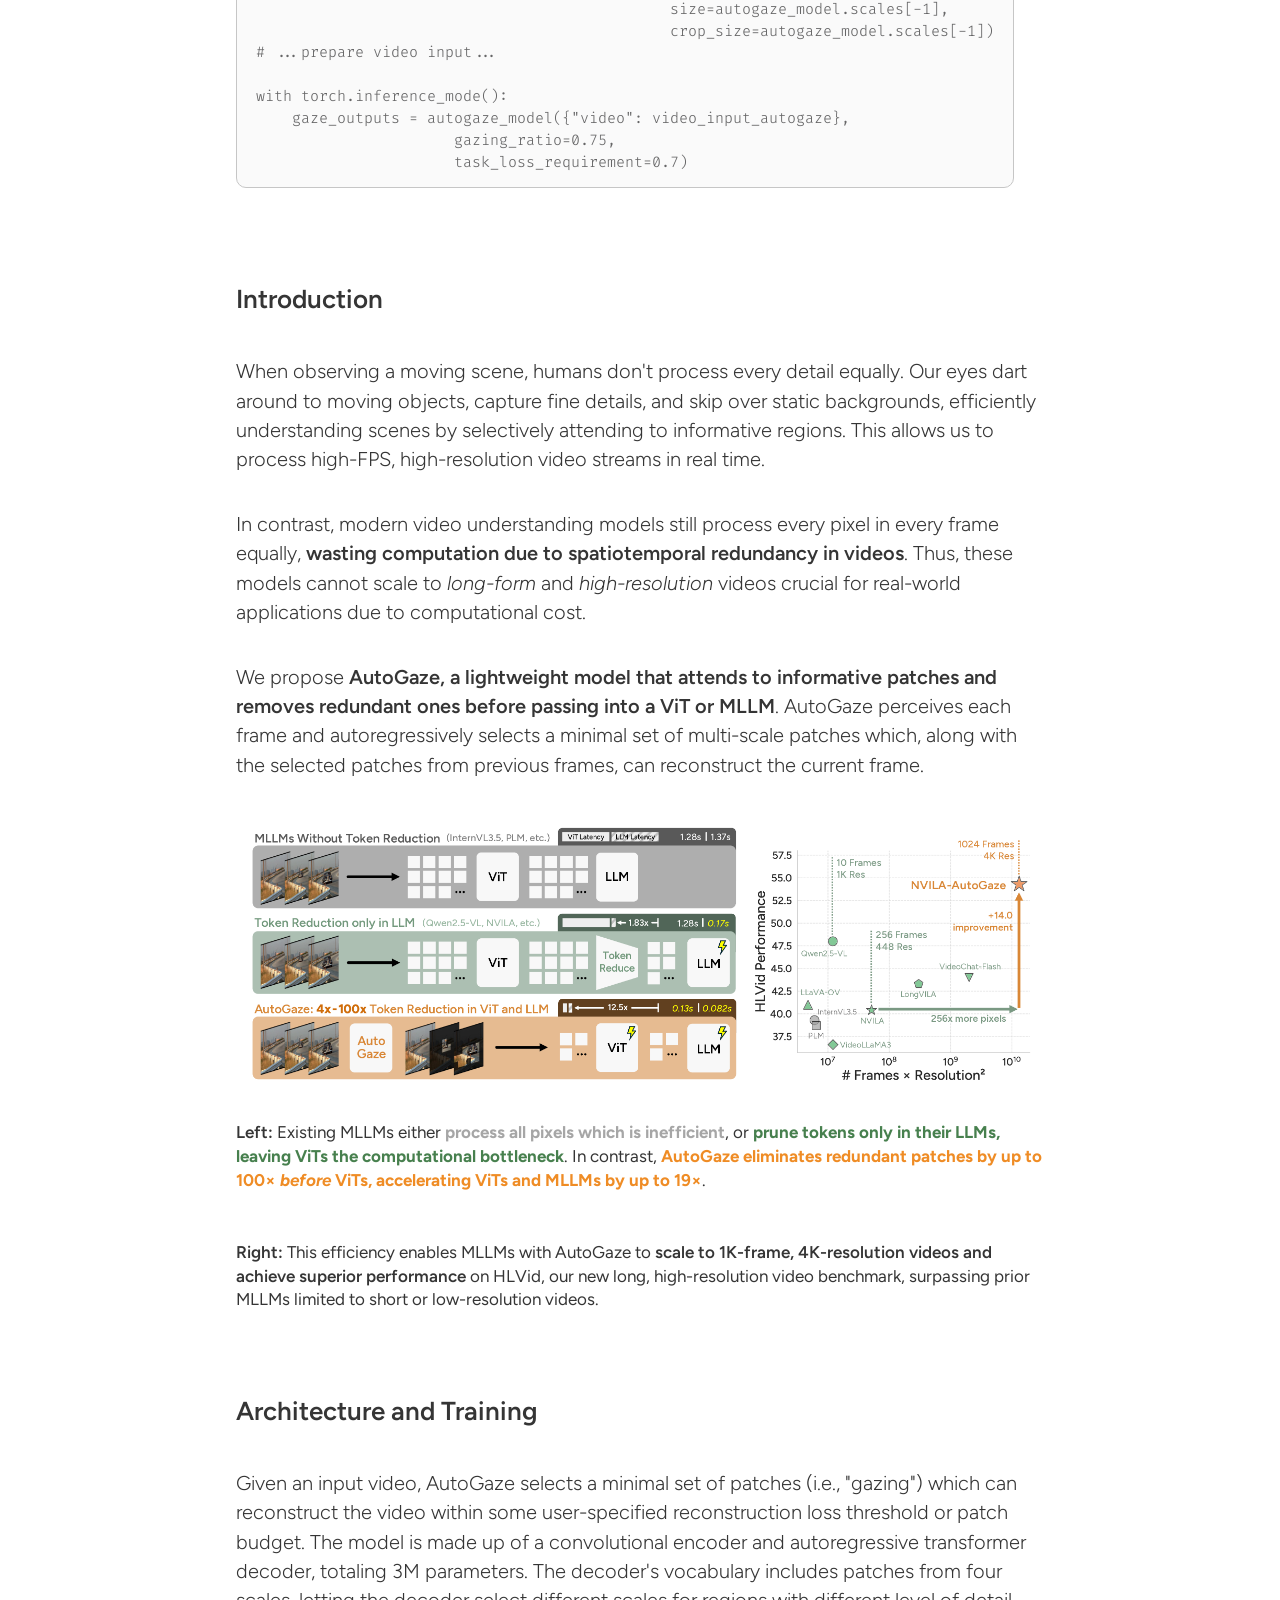
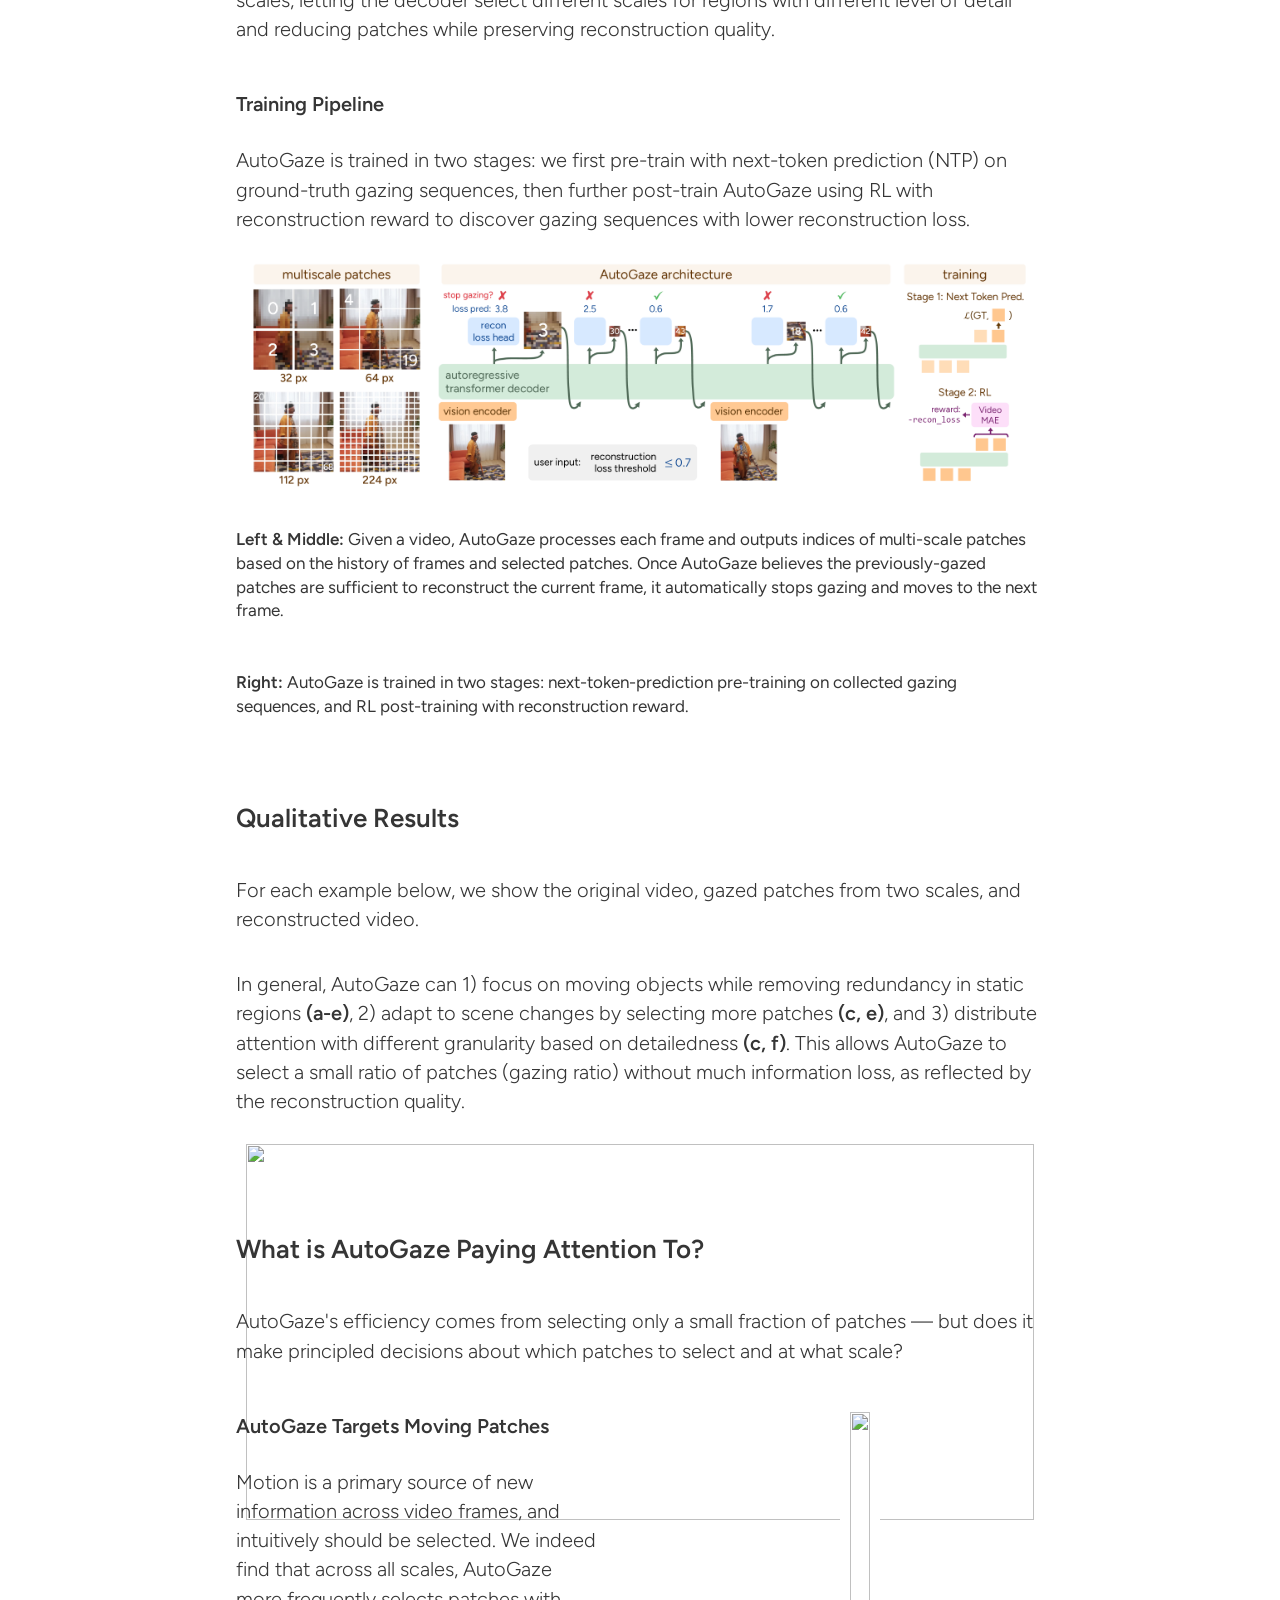
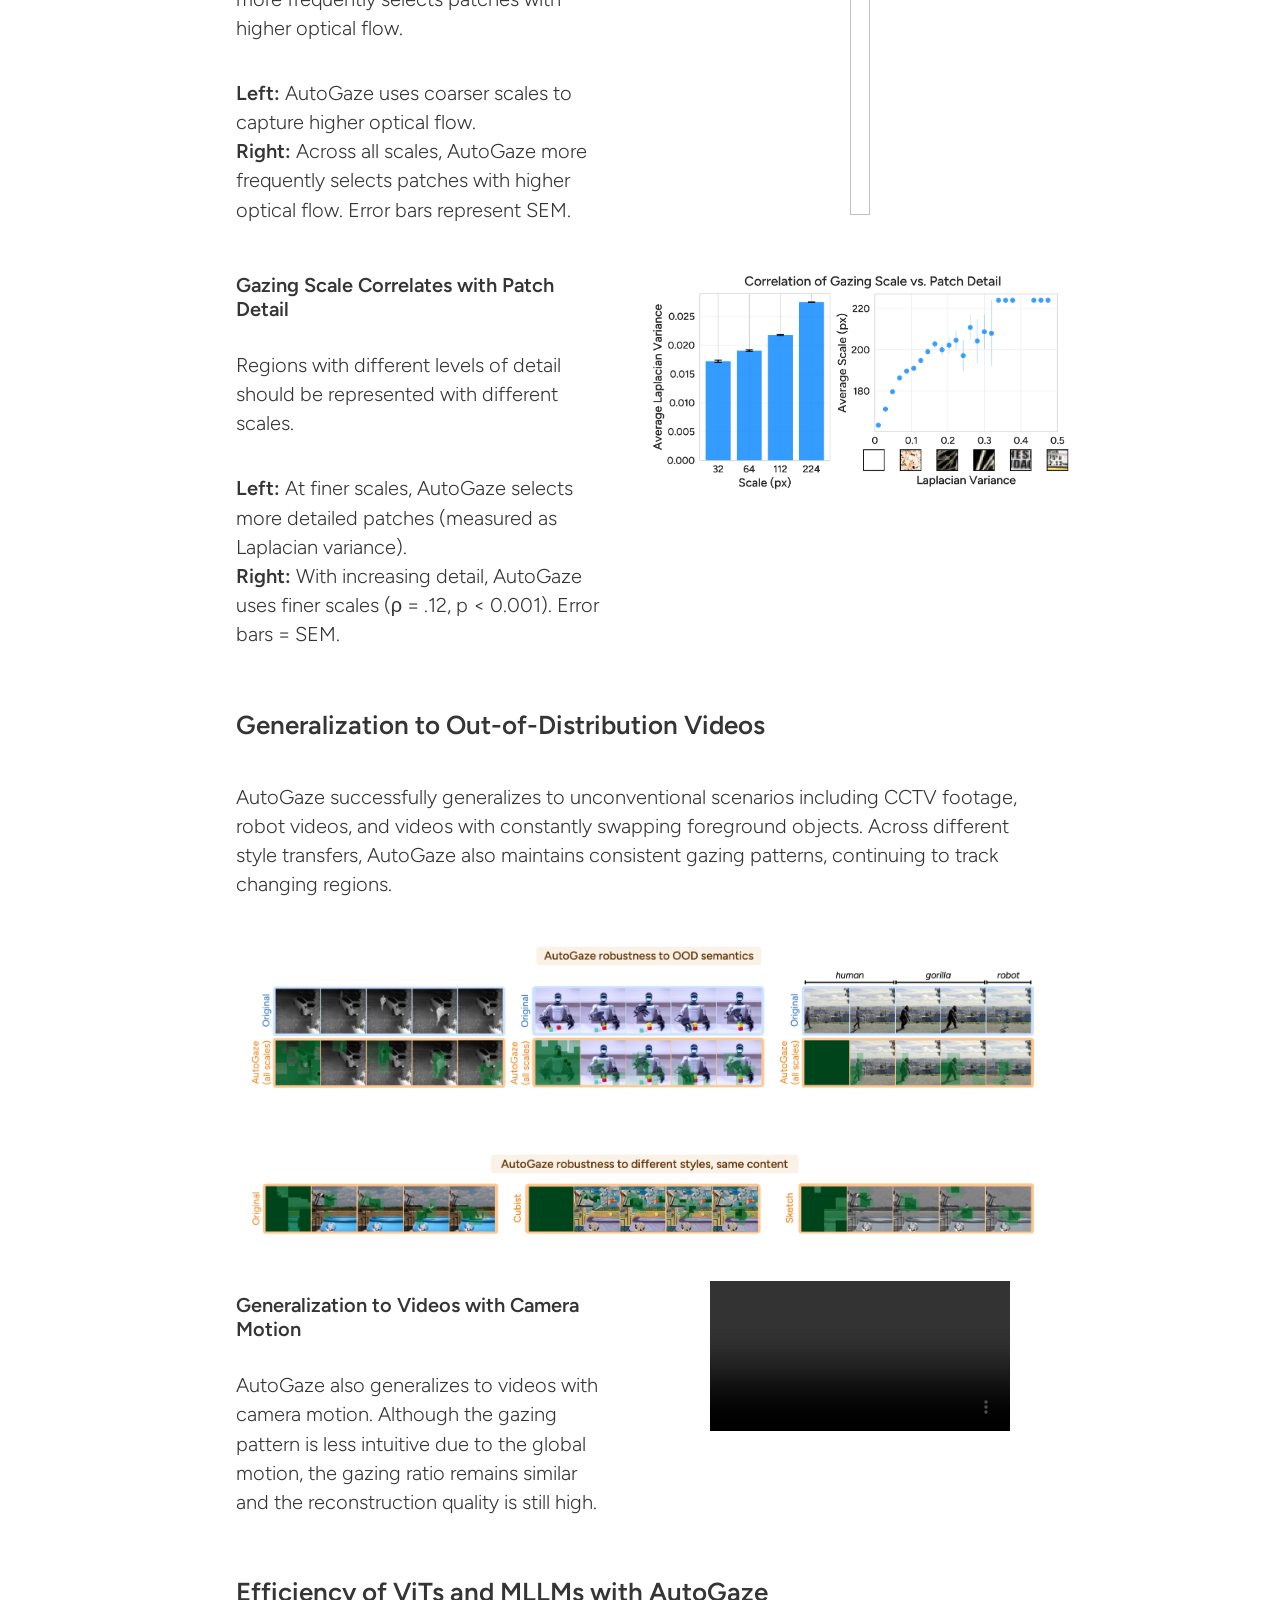
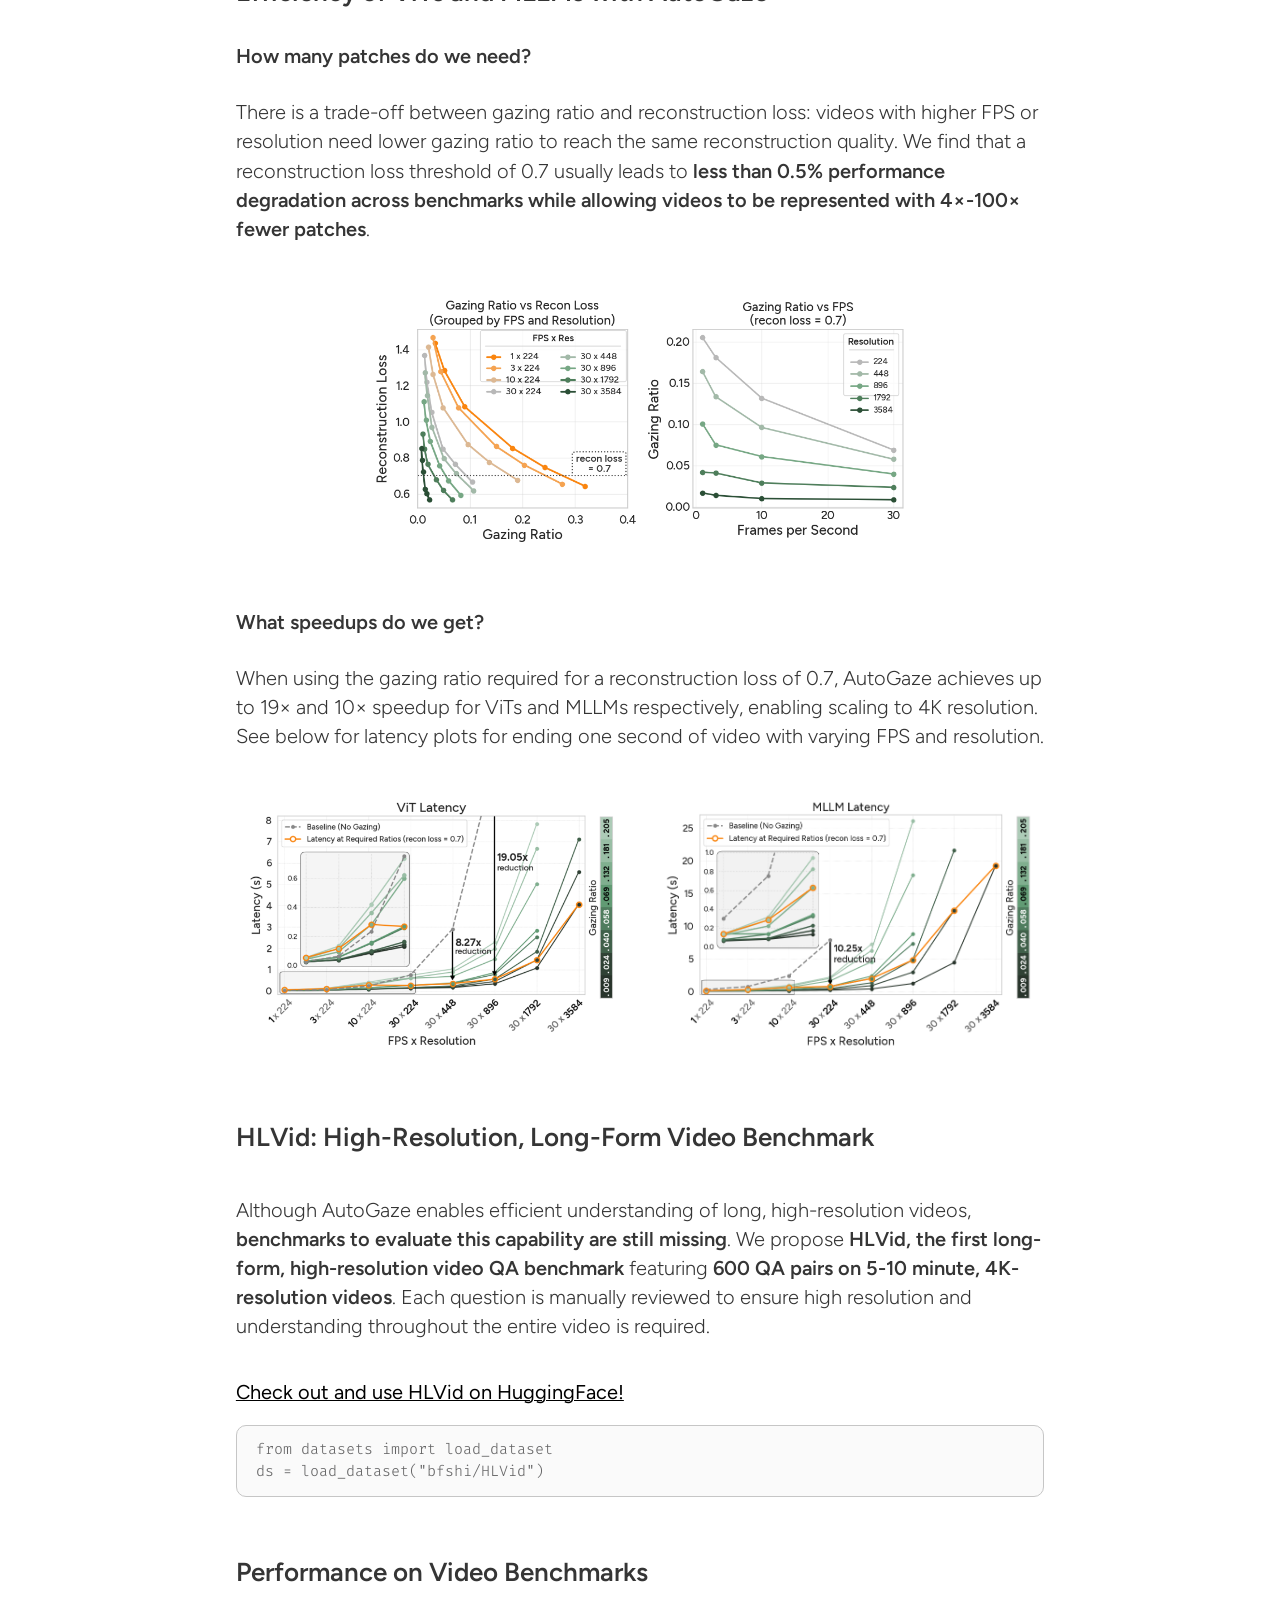
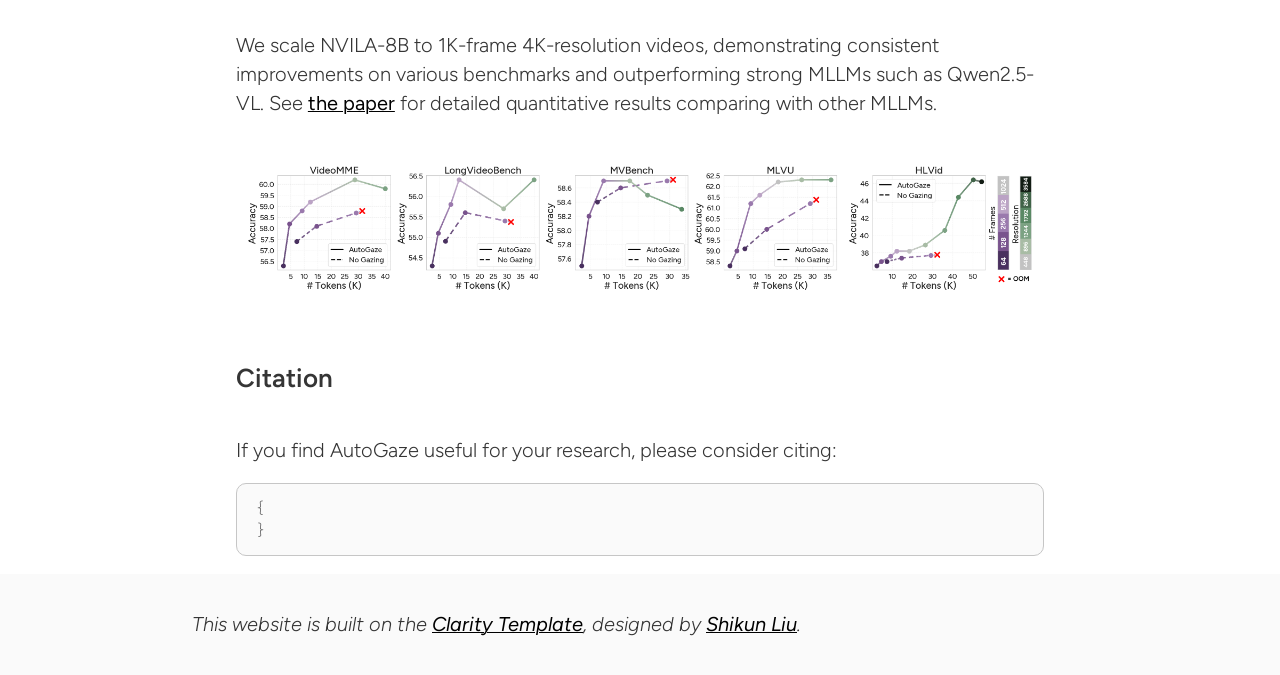
==== commit 3e213321: "commit files" ====
--- a/autogaze.html
+++ b/autogaze.html
@@ -77,10 +77,10 @@
                     <br>
                     <div class="info">
                         <div>
-                            <a href="#" class="button icon" style="background-color: rgba(255, 255, 255, 0.2)">Paper <i class="fa-solid fa-book-open"></i></a> &nbsp;&nbsp;
-                            <a href="#" class="button icon" style="background-color: rgba(255, 255, 255, 0.2)">Code <i class="fa-solid fa-code"></i></a>  &nbsp;&nbsp;
-                            <a href="#" class="button icon" style="background-color: rgba(255, 255, 255, 0.2)">HLVid Benchmark <i class="fa-solid fa-database"></i></a> &nbsp;&nbsp;
-                            <a href="#" class="button icon" style="background-color: rgba(255, 255, 255, 0.2)">Demo <i class="fa-solid fa-laptop-code"></i></a>
+                            <a href="http://arxiv.org/abs/2603.12254" class="button icon" style="background-color: rgba(255, 255, 255, 0.2)" target="_blank">Paper <i class="fa-solid fa-book-open"></i></a> &nbsp;&nbsp;
+                            <a href="https://github.com/NVlabs/AutoGaze" class="button icon" style="background-color: rgba(255, 255, 255, 0.2)" target="_blank">Code <i class="fa-solid fa-code"></i></a>  &nbsp;&nbsp;
+                            <a href="https://huggingface.co/collections/bfshi/autogaze" class="button icon" style="background-color: rgba(255, 255, 255, 0.2)" target="_blank">Models, Data, Benchmark <i class="fa-solid fa-database"></i></a> &nbsp;&nbsp;
+                            <a href="https://huggingface.co/spaces/bfshi/AutoGaze" class="button icon" style="background-color: rgba(255, 255, 255, 0.2)" target="_blank">Demo <i class="fa-solid fa-laptop-code"></i></a>
                         </div>
                     </div>
                 </div>
@@ -104,7 +104,7 @@
         <div class="text-column">
             <h1>Quickstart</h1>
             <p>
-                See <a href="https://github.com/stephanie-fu/gengaze/blob/release/QUICK_START.md">QUICK_START.md</a> in the codebase for the full guide.
+                See <a href="https://github.com/NVlabs/AutoGaze">QUICK_START.md</a> in the codebase for the full guide.
             </p>
             <br>
             <pre><code class="python">import torch
@@ -290,7 +290,7 @@
             Although AutoGaze enables efficient understanding of long, high-resolution videos, <b>benchmarks to evaluate this capability are still missing</b>. We propose <b>HLVid, the first long-form, high-resolution video QA benchmark</b> featuring <b>600 QA pairs on 5-10 minute, 4K-resolution videos</b>. Each question is manually reviewed to ensure high resolution and understanding throughout the entire video is required.
         </p>
         <p class="text">
-            <a href="">Check out and use HLVid on HuggingFace!</a>
+            <a href="https://huggingface.co/collections/bfshi/autogaze" target="_blank">Check out and use HLVid on HuggingFace!</a>
         </p>
 
         <pre><code class="python">from datasets import load_dataset
@@ -299,7 +299,7 @@
     <div class="container blog main">
         <h1>Performance on Video Benchmarks</h1>
         <p class="text">
-            We scale NVILA-8B to 1K-frame 4K-resolution videos, demonstrating consistent improvements on various benchmarks and outperforming strong MLLMs such as Qwen2.5-VL. See <a href="#">the paper</a> for detailed quantitative results comparing with other MLLMs.
+            We scale NVILA-8B to 1K-frame 4K-resolution videos, demonstrating consistent improvements on various benchmarks and outperforming strong MLLMs such as Qwen2.5-VL. See <a href="http://arxiv.org/abs/2603.12254" target="_blank">the paper</a> for detailed quantitative results comparing with other MLLMs.
         </p>
     </div>
 
--- a/assets/stylesheets/main_free.css
+++ b/assets/stylesheets/main_free.css
@@ -1,29 +1,5 @@
 @import url("https://fonts.googleapis.com/css2?family=Fira+Code:wght@400;500;600;700&display=swap");
-@import url("https://fonts.googleapis.com/css2?family=Figtree:ital,wght@300;400;500;600;700;800;900;1,300;1,400;1,500;1,600;1,700;1,800;1,900&display=swap");
-@font-face {
-  font-family: "Charter";
-  font-style: normal;
-  font-weight: normal;
-  src: url("../fonts/Charter/charter_regular.woff2") format("woff2");
-}
-@font-face {
-  font-family: "Charter";
-  font-style: italic;
-  font-weight: normal;
-  src: url("../fonts/Charter/charter_italic.woff2") format("woff2");
-}
-@font-face {
-  font-family: "Charter";
-  font-style: normal;
-  font-weight: bold;
-  src: url("../fonts/Charter/charter_bold.woff2") format("woff2");
-}
-@font-face {
-  font-family: "Charter";
-  font-style: italic;
-  font-weight: bold;
-  src: url("../fonts/Charter/charter_bold_italic.woff2") format("woff2");
-}
+@import url("https://fonts.googleapis.com/css2?family=Figtree:ital,wght@0,300;0,400;0,500;0,600;0,700;0,800;0,900;1,300;1,400;1,500;1,600;1,700;1,800;1,900&display=swap");
 a, abbr, acronym, address, applet, article, aside, audio, b, big, blockquote, body, canvas, caption, center, cite, code, dd, del, details, dfn, div, dl, dt, em, fieldset, figcaption, figure, footer, form, h1, h2, h3, h4, h5, h6, header, hgroup, html, i, iframe, img, ins, kbd, label, legend, li, mark, menu, nav, object, ol, p, pre, q, s, samp, section, small, span, strike, strong, sub, summary, sup, table, tbody, td, tfoot, th, thead, time, tr, tt, u, ul, var, video {
   margin: 0;
   padding: 0;
@@ -116,8 +92,8 @@
 }
 
 .container {
-  padding-right: calc(6vw - (100vw - 100%));
-  padding-left: 6vw;
+  padding-right: calc(9vw - (100vw - 100%));
+  padding-left: 9vw;
   flex: 1;
 }
 
@@ -128,17 +104,17 @@
 
 @media screen and (max-width: 769px) {
   a, p, td, th, tr, code, pre, ol, ul, li, div {
-    font-size: 15px;
+    font-size: 13px;
   }
   h1 {
-    font-size: 24px;
+    font-size: 22px;
     line-height: 1.2;
     padding: 1.5vh 0;
     font-weight: 700;
   }
   h1.title {
     font-weight: 500;
-    font-size: 24px;
+    font-size: 26px;
   }
   h2 {
     line-height: 1.2;
@@ -155,14 +131,14 @@
 }
 @media screen and (min-width: 769px) {
   .container {
-    padding-right: calc(6.5vw - (100vw - 100%));
-    padding-left: 6.5vw;
+    padding-right: calc(9.5vw - (100vw - 100%));
+    padding-left: 9.5vw;
   }
   a, p, td, th, tr, code, pre, ol, ul, li, div {
     font-size: 16px;
   }
   h1 {
-    font-size: 24px;
+    font-size: 22px;
     line-height: 1.2;
     padding: 2vh 0;
     font-weight: 700;
@@ -170,7 +146,7 @@
   h1.title {
     padding: 0 0 1vh;
     font-weight: 500;
-    font-size: 24px;
+    font-size: 26px;
   }
   h2 {
     line-height: 1.2;
@@ -187,14 +163,14 @@
 }
 @media screen and (min-width: 992px) {
   .container {
-    padding-right: calc(12vw - (100vw - 100%));
-    padding-left: 12vw;
+    padding-right: calc(15vw - (100vw - 100%));
+    padding-left: 15vw;
   }
   a, p, td, th, tr, code, pre, ol, ul, li, div {
     font-size: 16px;
   }
   h1 {
-    font-size: 24px;
+    font-size: 22px;
     line-height: 1.2;
     padding: 1vh 0;
     font-weight: 700;
@@ -202,7 +178,7 @@
   h1.title {
     padding: 0 0 1vh;
     font-weight: 500;
-    font-size: 24px;
+    font-size: 26px;
   }
   h2 {
     line-height: 1.2;
@@ -219,14 +195,14 @@
 }
 @media screen and (min-width: 1200px) {
   .container {
-    padding-right: calc(15vw - (100vw - 100%));
-    padding-left: 15vw;
+    padding-right: calc(18vw - (100vw - 100%));
+    padding-left: 18vw;
   }
   a, p, td, th, tr, code, pre, ol, ul, li, div {
     font-size: 17px;
   }
   h1 {
-    font-size: 30px;
+    font-size: 32px;
     line-height: 1.2;
     padding: 1vh 0;
     font-weight: 700;
@@ -234,13 +210,13 @@
   h1.title {
     padding: 0 0 1vh;
     font-weight: 500;
-    font-size: 30px;
+    font-size: 32px;
   }
   h2 {
     line-height: 1.2;
     padding: 1vh 0;
     font-weight: 700;
-    font-size: 24px;
+    font-size: 22px;
   }
   h3 {
     font-weight: 700;
@@ -251,14 +227,14 @@
 }
 @media screen and (min-width: 1600px) {
   .container {
-    padding-right: calc(18vw - (100vw - 100%));
-    padding-left: 18vw;
+    padding-right: calc(21vw - (100vw - 100%));
+    padding-left: 21vw;
   }
   a, p, td, th, tr, code, pre, ol, ul, li, div {
     font-size: 18px;
   }
   h1 {
-    font-size: 30px;
+    font-size: 32px;
     line-height: 1.2;
     padding: 1.75vh 0;
     font-weight: 700;
@@ -266,13 +242,13 @@
   h1.title {
     padding: 0 0 1vh;
     font-weight: 500;
-    font-size: 36px;
+    font-size: 35px;
   }
   h2 {
     line-height: 1.2;
     padding: 1.5vh 0;
     font-weight: 700;
-    font-size: 24px;
+    font-size: 22px;
   }
   h3 {
     font-weight: 700;
@@ -283,14 +259,14 @@
 }
 @media screen and (min-width: 2000px) {
   .container {
-    padding-right: calc(22vw - (100vw - 100%));
-    padding-left: 22vw;
+    padding-right: calc(25vw - (100vw - 100%));
+    padding-left: 25vw;
   }
   a, p, td, th, tr, code, pre, ol, ul, li, div {
     font-size: 18px;
   }
   h1 {
-    font-size: 30px;
+    font-size: 32px;
     line-height: 1.2;
     padding: 1.75vh 0;
     font-weight: 700;
@@ -298,13 +274,13 @@
   h1.title {
     padding: 0 0 1vh;
     font-weight: 500;
-    font-size: 36px;
+    font-size: 35px;
   }
   h2 {
     line-height: 1.2;
     padding: 1.5vh 0;
     font-weight: 700;
-    font-size: 24px;
+    font-size: 22px;
   }
   h3 {
     font-weight: 700;
@@ -315,14 +291,14 @@
 }
 @media screen and (min-width: 2400px) {
   .container {
-    padding-right: calc(24vw - (100vw - 100%));
-    padding-left: 24vw;
+    padding-right: calc(27vw - (100vw - 100%));
+    padding-left: 27vw;
   }
   a, p, td, th, tr, code, pre, ol, ul, li, div {
     font-size: 20px;
   }
   h1 {
-    font-size: 30px;
+    font-size: 32px;
     line-height: 1.2;
     padding: 1.75vh 0;
     font-weight: 700;
@@ -330,13 +306,13 @@
   h1.title {
     padding: 0 0 1vh;
     font-weight: 500;
-    font-size: 36px;
+    font-size: 35px;
   }
   h2 {
     line-height: 1.2;
     padding: 1.5vh 0;
     font-weight: 700;
-    font-size: 24px;
+    font-size: 22px;
   }
   h3 {
     font-weight: 700;
@@ -347,8 +323,8 @@
 }
 @media screen and (min-width: 3200px) {
   .container {
-    padding-right: calc(32vw - (100vw - 100%));
-    padding-left: 28vw;
+    padding-right: calc(35vw - (100vw - 100%));
+    padding-left: 31vw;
   }
 }
 footer {
@@ -384,8 +360,8 @@
 div.container.blog#first-content {
   padding-top: 2vh;
   background-color: #f6f6f6;
-  padding-right: calc(5.1vw - (100vw - 100%));
-  padding-left: 5.1vw;
+  padding-right: calc(9.171vw - (100vw - 100%));
+  padding-left: 9.171vw;
 }
 div.container.blog#first-content div.blog-title {
   display: grid;
@@ -570,11 +546,11 @@
 @media screen and (min-width: 769px) {
   div.container.blog#first-content {
     padding-top: 3vh;
-    padding-right: calc(5.525vw - (100vw - 100%));
-    padding-left: 5.525vw;
+    padding-right: calc(9.68525vw - (100vw - 100%));
+    padding-left: 9.68525vw;
   }
   div.container.blog#first-content div.blog-title {
-    grid-template-columns: 1fr 1fr;
+    grid-template-columns: 1fr;
     column-gap: 2vw;
   }
   div.container.blog#first-content div.blog-title .blog-cover {
@@ -610,10 +586,10 @@
     margin-top: 2vh;
   }
   div.container.blog.main {
-    padding: 1vh 7.5vw;
+    padding: 1vh 9.68525vw;
   }
   div.container.blog.main.comment {
-    padding-left: 15vw;
+    padding-left: 18vw;
     padding-right: 0vw;
     display: grid;
     grid-template-columns: 70vw 13vw;
@@ -622,23 +598,23 @@
     display: none;
   }
   div.container.blog.large {
-    padding: 1vh 10vw;
+    padding: 1vh 13vw;
   }
   div.container.blog.extra-large {
-    padding: 1vh 8vw;
+    padding: 1vh 11vw;
   }
   div.container.blog.extra-extra-large {
-    padding: 1vh 8vw;
+    padding: 1vh 11vw;
   }
 }
 @media screen and (min-width: 992px) {
   div.container.blog#first-content {
     padding-top: 4vh;
-    padding-right: calc(10.2vw - (100vw - 100%));
-    padding-left: 10.2vw;
+    padding-right: calc(15.342vw - (100vw - 100%));
+    padding-left: 15.342vw;
   }
   div.container.blog#first-content div.blog-title {
-    grid-template-columns: 1fr 1fr;
+    grid-template-columns: 1fr;
     column-gap: 3vw;
   }
   div.container.blog#first-content div.blog-title .blog-intro {
@@ -660,10 +636,10 @@
     margin-top: 3vh;
   }
   div.container.blog.main {
-    padding: 1.5vh 10vw;
+    padding: 1.5vh 15.342vw;
   }
   div.container.blog.main.comment {
-    padding-left: 20vw;
+    padding-left: 23vw;
     padding-right: 0vw;
     display: grid;
     grid-template-columns: 60vw 18vw;
@@ -672,23 +648,23 @@
     display: none;
   }
   div.container.blog.large {
-    padding: 1.5vh 15vw;
+    padding: 1.5vh 13.2vw;
   }
   div.container.blog.extra-large {
-    padding: 1.5vh 8.5vw;
+    padding: 1.5vh 13.2vw;
   }
   div.container.blog.extra-extra-large {
-    padding: 1.5vh 8.5vw;
+    padding: 1.5vh 13.2vw;
   }
 }
 @media screen and (min-width: 1200px) {
   div.container.blog#first-content {
     padding-top: 6vh;
-    padding-right: calc(12.75vw - (100vw - 100%));
-    padding-left: 12.75vw;
+    padding-right: calc(18.4275vw - (100vw - 100%));
+    padding-left: 18.4275vw;
   }
   div.container.blog#first-content div.blog-title {
-    grid-template-columns: 1fr 1fr;
+    grid-template-columns: 1fr;
     column-gap: 4vw;
   }
   div.container.blog#first-content div.blog-title .blog-intro {
@@ -710,81 +686,35 @@
     margin-top: 4vh;
   }
   div.container.blog.main {
-    padding: 2vh 12vw;
-  }
-  div.container.blog.main.comment {
-    padding-left: 24vw;
-    padding-right: 0vw;
-    display: grid;
-    grid-template-columns: 60vw 18vw;
-  }
-  div.container.blog.main.comment .content-comment {
-    display: block;
-  }
-  div.container.blog.large {
-    padding: 2vh 16vw;
-  }
-  div.container.blog.extra-large {
-    padding: 2vh 12vw;
-  }
-  div.container.blog.extra-extra-large {
-    padding: 2vh 12vw;
-  }
-}
-@media screen and (min-width: 1600px) {
-  div.container.blog#first-content {
-    padding-right: calc(15.3vw - (100vw - 100%));
-    padding-left: 15.3vw;
-  }
-  div.container.blog#first-content div.blog-title {
-    grid-template-columns: 1fr 1fr;
-    column-gap: 4vw;
-  }
-  div.container.blog#first-content div.blog-title .blog-intro {
-    padding: 5vh 0;
-  }
-  div.container.blog#first-content div.blog-title .blog-intro p {
-    padding: 1.5vh 0;
-  }
-  div.container.blog#first-content div.blog-title.no-cover {
-    grid-template-columns: 1fr;
-  }
-  div.container.blog#first-content div.blog-title.no-cover .blog-intro {
-    padding: 6vh 7.65vw;
-  }
-  div.container.blog#first-content div.blog-title .blog-cover {
-    padding: 5vh 0;
-  }
-  div.container.blog.first {
-    margin-top: 5vh;
-  }
-  div.container.blog.main {
-    padding: 2vh 13.5vw;
+    padding: 2vh 18.4275vw;
   }
   div.container.blog.main.comment {
     padding-left: 27vw;
     padding-right: 0vw;
     display: grid;
-    grid-template-columns: 50vw 23vw;
+    grid-template-columns: 60vw 18vw;
+  }
+  div.container.blog.main.comment .content-comment {
+    display: block;
   }
   div.container.blog.large {
-    padding: 2vh 22vw;
+    padding: 2vh 18.4275vw;
   }
   div.container.blog.extra-large {
-    padding: 2vh 18vw;
+    padding: 2vh 18.4275vw;
   }
   div.container.blog.extra-extra-large {
-    padding: 2vh 14vw;
-  }
-}
-@media screen and (min-width: 2000px) {
+    padding: 2vh 18.4275vw;
+  }
+}
+@media screen and (min-width: 1600px) {
   div.container.blog#first-content {
-    padding-right: calc(18.7vw - (100vw - 100%));
-    padding-left: 18.7vw;
+    padding-right: calc(21.513vw - (100vw - 100%));
+    padding-left: 21.513vw;
   }
   div.container.blog#first-content div.blog-title {
-    grid-template-columns: 1fr 1fr;
-    column-gap: 5vw;
+    grid-template-columns: 1fr;
+    column-gap: 4vw;
   }
   div.container.blog#first-content div.blog-title .blog-intro {
     padding: 5vh 0;
@@ -796,7 +726,7 @@
     grid-template-columns: 1fr;
   }
   div.container.blog#first-content div.blog-title.no-cover .blog-intro {
-    padding: 6vh 6.8vw;
+    padding: 6vh 7.65vw;
   }
   div.container.blog#first-content div.blog-title .blog-cover {
     padding: 5vh 0;
@@ -805,7 +735,7 @@
     margin-top: 5vh;
   }
   div.container.blog.main {
-    padding: 2vh 15vw;
+    padding: 2vh 21.513vw;
   }
   div.container.blog.main.comment {
     padding-left: 30vw;
@@ -814,23 +744,23 @@
     grid-template-columns: 50vw 23vw;
   }
   div.container.blog.large {
-    padding: 2vh 26vw;
+    padding: 2vh 21.513vw;
   }
   div.container.blog.extra-large {
-    padding: 2vh 22vw;
+    padding: 2vh 21.513vw;
   }
   div.container.blog.extra-extra-large {
-    padding: 2vh 16vw;
-  }
-}
-@media screen and (min-width: 2400px) {
+    padding: 2vh 21.513vw;
+  }
+}
+@media screen and (min-width: 2000px) {
   div.container.blog#first-content {
-    padding-right: calc(20.4vw - (100vw - 100%));
-    padding-left: 20.4vw;
+    padding-right: calc(25.627vw - (100vw - 100%));
+    padding-left: 25.627vw;
   }
   div.container.blog#first-content div.blog-title {
-    grid-template-columns: 1fr 1fr;
-    column-gap: 6vw;
+    grid-template-columns: 1fr;
+    column-gap: 5vw;
   }
   div.container.blog#first-content div.blog-title .blog-intro {
     padding: 5vh 0;
@@ -851,32 +781,32 @@
     margin-top: 5vh;
   }
   div.container.blog.main {
-    padding: 2vh 16vw;
+    padding: 2vh 25.627vw;
   }
   div.container.blog.main.comment {
-    padding-left: 32vw;
+    padding-left: 33vw;
     padding-right: 0vw;
     display: grid;
     grid-template-columns: 50vw 23vw;
   }
   div.container.blog.large {
-    padding: 2vh 28vw;
+    padding: 2vh 25.627vw;
   }
   div.container.blog.extra-large {
-    padding: 2vh 24vw;
+    padding: 2vh 25.627vw;
   }
   div.container.blog.extra-extra-large {
-    padding: 2vh 18vw;
-  }
-}
-@media screen and (min-width: 3200px) {
+    padding: 2vh 25.627vw;
+  }
+}
+@media screen and (min-width: 2400px) {
   div.container.blog#first-content {
-    padding-right: calc(27.2vw - (100vw - 100%));
-    padding-left: 23.8vw;
+    padding-right: calc(27.684vw - (100vw - 100%));
+    padding-left: 27.684vw;
   }
   div.container.blog#first-content div.blog-title {
-    grid-template-columns: 1fr 1fr;
-    column-gap: 7vw;
+    grid-template-columns: 1fr;
+    column-gap: 6vw;
   }
   div.container.blog#first-content div.blog-title .blog-intro {
     padding: 5vh 0;
@@ -888,7 +818,7 @@
     grid-template-columns: 1fr;
   }
   div.container.blog#first-content div.blog-title.no-cover .blog-intro {
-    padding: 6vh 8.5vw;
+    padding: 6vh 6.8vw;
   }
   div.container.blog#first-content div.blog-title .blog-cover {
     padding: 5vh 0;
@@ -897,22 +827,68 @@
     margin-top: 5vh;
   }
   div.container.blog.main {
-    padding: 2vh 19vw;
+    padding: 2vh 27.684vw;
   }
   div.container.blog.main.comment {
-    padding-left: 38vw;
+    padding-left: 35vw;
     padding-right: 0vw;
     display: grid;
     grid-template-columns: 50vw 23vw;
   }
   div.container.blog.large {
-    padding: 2vh 32vw;
+    padding: 2vh 27.684vw;
   }
   div.container.blog.extra-large {
-    padding: 2vh 28vw;
+    padding: 2vh 27.684vw;
   }
   div.container.blog.extra-extra-large {
-    padding: 2vh 22vw;
+    padding: 2vh 27.684vw;
+  }
+}
+@media screen and (min-width: 3200px) {
+  div.container.blog#first-content {
+    padding-right: calc(35.912vw - (100vw - 100%));
+    padding-left: 35.912vw;
+  }
+  div.container.blog#first-content div.blog-title {
+    grid-template-columns: 1fr;
+    column-gap: 7vw;
+  }
+  div.container.blog#first-content div.blog-title .blog-intro {
+    padding: 5vh 0;
+  }
+  div.container.blog#first-content div.blog-title .blog-intro p {
+    padding: 1.5vh 0;
+  }
+  div.container.blog#first-content div.blog-title.no-cover {
+    grid-template-columns: 1fr;
+  }
+  div.container.blog#first-content div.blog-title.no-cover .blog-intro {
+    padding: 6vh 8.5vw;
+  }
+  div.container.blog#first-content div.blog-title .blog-cover {
+    padding: 5vh 0;
+  }
+  div.container.blog.first {
+    margin-top: 5vh;
+  }
+  div.container.blog.main {
+    padding: 2vh 35.912vw;
+  }
+  div.container.blog.main.comment {
+    padding-left: 41vw;
+    padding-right: 0vw;
+    display: grid;
+    grid-template-columns: 50vw 23vw;
+  }
+  div.container.blog.large {
+    padding: 2vh 35.912vw;
+  }
+  div.container.blog.extra-large {
+    padding: 2vh 35.912vw;
+  }
+  div.container.blog.extra-extra-large {
+    padding: 2vh 35.912vw;
   }
 }
 /* ======================== Button ===================== */
@@ -921,7 +897,7 @@
   background-color: #ececec;
   border-radius: 10px;
   padding: 0.75em 1em;
-  margin-bottom: 10px;
+  margin-bottom: 5px;
   color: #353535;
   cursor: pointer;
   display: inline-flex;
@@ -1056,7 +1032,7 @@
   background-color: #ececec;
 }
 table tbody tr:first-child {
-  border-top: solid 2px white;
+  border-top: solid 2px #c6c6c6;
 }
 table tbody tr:last-child {
   border-bottom: solid 2px white;
@@ -1281,35 +1257,40 @@
 }
 
 h1, h2, h3, h4, h5, h6, p, a, code, pre, ol, ul, li {
-  line-height: 1.5;
+  line-height: 1.46;
 }
 
 @media screen and (max-width: 769px) {
   a, p, td, th, tr, code, pre, ol, ul, li, div {
-    font-size: 15px;
+    font-size: 16px;
   }
   h1 {
-    font-size: 24px;
-    line-height: 1.2;
-    padding: 1.5vh 0;
+    font-size: 22px;
+    line-height: 1.2;
+    padding: 1.875rem 0;
     font-weight: 600;
   }
   h1.title {
-    font-weight: 400;
+    font-weight: 500;
     letter-spacing: 0px;
-    font-size: 24px;
+    font-size: 26px;
   }
   h2 {
     line-height: 1.2;
-    padding: 1.5vh 0;
+    padding: 1.125rem 0;
     font-weight: 600;
     font-size: 18px;
   }
   h3 {
     font-weight: 600;
     line-height: 1.2;
-    padding: 1.5vh 0;
+    padding: 1.125rem 0;
     font-size: 17px;
+  }
+  #first-content .info > div a.button {
+    flex: 1 1 calc(50% - 0.25rem);
+    min-width: 0;
+    text-align: center;
   }
 }
 @media screen and (min-width: 769px) {
@@ -1318,30 +1299,30 @@
     padding-left: 6.5vw;
   }
   a, p, td, th, tr, code, pre, ol, ul, li, div {
-    font-size: 16px;
+    font-size: 17px;
   }
   h1 {
-    font-size: 24px;
-    line-height: 1.2;
-    padding: 2vh 0;
+    font-size: 22px;
+    line-height: 1.2;
+    padding: 2.25rem 0;
     font-weight: 600;
   }
   h1.title {
-    padding: 0 0 1vh;
-    font-weight: 400;
+    padding: 0 0 0.75rem;
+    font-weight: 500;
     letter-spacing: 0px;
-    font-size: 24px;
+    font-size: 26px;
   }
   h2 {
     line-height: 1.2;
-    padding: 2vh 0;
+    padding: 1.5rem 0;
     font-weight: 600;
     font-size: 18px;
   }
   h3 {
     font-weight: 600;
     line-height: 1.2;
-    padding: 2vh 0;
+    padding: 1.5rem 0;
     font-size: 17px;
   }
 }
@@ -1351,23 +1332,23 @@
     padding-left: 12vw;
   }
   a, p, td, th, tr, code, pre, ol, ul, li, div {
-    font-size: 17px;
+    font-size: 18px;
   }
   h1 {
-    font-size: 24px;
-    line-height: 1.2;
-    padding: 1vh 0;
+    font-size: 22px;
+    line-height: 1.2;
+    padding: 1.5rem 0;
   }
   h1.title {
-    padding: 0 0 1vh;
-    font-size: 24px;
+    padding: 0 0 0.75rem;
+    font-size: 26px;
   }
   h2 {
-    padding: 1vh 0;
+    padding: 0.75rem 0;
     font-size: 18px;
   }
   h3 {
-    padding: 1vh 0;
+    padding: 0.75rem 0;
     font-size: 17px;
   }
 }
@@ -1377,23 +1358,23 @@
     padding-left: 15vw;
   }
   a, p, td, th, tr, code, pre, ol, ul, li, div {
-    font-size: 18px;
+    font-size: 20px;
   }
   h1 {
-    font-size: 24px;
-    line-height: 1.2;
-    padding: 1vh 0;
+    font-size: 26px;
+    line-height: 1.2;
+    padding: 1.5rem 0;
   }
   h1.title {
-    padding: 0 0 1vh;
-    font-size: 30px;
+    padding: 0 0 0.75rem;
+    font-size: 32px;
   }
   h2 {
-    padding: 1vh 0;
+    padding: 0.75rem 0;
     font-size: 20px;
   }
   h3 {
-    padding: 1vh 0;
+    padding: 0.75rem 0;
     font-size: 18px;
   }
 }
@@ -1403,23 +1384,23 @@
     padding-left: 18vw;
   }
   a, p, td, th, tr, code, pre, ol, ul, li, div {
-    font-size: 20px;
+    font-size: 22px;
   }
   h1 {
-    font-size: 30px;
-    line-height: 1.2;
-    padding: 1.75vh 0;
+    font-size: 32px;
+    line-height: 1.2;
+    padding: 2rem 0;
   }
   h1.title {
-    padding: 0 0 1vh;
-    font-size: 36px;
+    padding: 0 0 0.75rem;
+    font-size: 35px;
   }
   h2 {
-    padding: 1.5vh 0;
-    font-size: 22px;
+    padding: 1.125rem 0;
+    font-size: 23px;
   }
   h3 {
-    padding: 1.5vh 0;
+    padding: 1.125rem 0;
     font-size: 20px;
   }
 }
@@ -1432,20 +1413,20 @@
     font-size: 20px;
   }
   h1 {
-    font-size: 30px;
-    line-height: 1.2;
-    padding: 1.75vh 0;
+    font-size: 32px;
+    line-height: 1.2;
+    padding: 2rem 0;
   }
   h1.title {
-    padding: 0 0 1vh;
-    font-size: 36px;
+    padding: 0 0 0.75rem;
+    font-size: 35px;
   }
   h2 {
-    padding: 1.5vh 0;
-    font-size: 24px;
+    padding: 1.125rem 0;
+    font-size: 22px;
   }
   h3 {
-    padding: 1.5vh 0;
+    padding: 1.125rem 0;
     font-size: 18px;
   }
 }
@@ -1455,23 +1436,23 @@
     padding-left: 24vw;
   }
   a, p, td, th, tr, code, pre, ol, ul, li, div {
+    font-size: 23px;
+  }
+  h1 {
+    font-size: 32px;
+    line-height: 1.2;
+    padding: 2rem 0;
+  }
+  h1.title {
+    padding: 0 0 0.75rem;
+    font-size: 35px;
+  }
+  h2 {
+    padding: 1.125rem 0;
     font-size: 22px;
   }
-  h1 {
-    font-size: 30px;
-    line-height: 1.2;
-    padding: 1.75vh 0;
-  }
-  h1.title {
-    padding: 0 0 1vh;
-    font-size: 36px;
-  }
-  h2 {
-    padding: 1.5vh 0;
-    font-size: 24px;
-  }
   h3 {
-    padding: 1.5vh 0;
+    padding: 1.125rem 0;
     font-size: 20px;
   }
 }
@@ -1492,7 +1473,7 @@
   font-style: italic;
   font-weight: 400;
   line-height: 1.2;
-  font-size: 75%;
+  font-size: 90%;
 }
 div.container.blog#first-content div.blog-title .blog-intro p.author a {
   transition: color 0.2s ease;
@@ -1500,12 +1481,12 @@
 div.container.blog#first-content div.blog-title .blog-intro p.author a:hover {
   color: #dbe3db;
 }
-div.container.blog#first-content div.blog-title .blog-intro p.abstract {
+div.container.blog#first-content div.blog-title .blog-intro no p.abstract {
   font-family: "Figtree";
   font-weight: 300;
-  padding: 1vh 0;
-  font-size: 85%;
-  line-height: 1.6;
+  padding: 0.75rem 0;
+  font-size: 90%;
+  line-height: 1.5;
 }
 div.container.blog#first-content div.blog-title .blog-intro .info p {
   text-transform: uppercase;
@@ -1515,19 +1496,19 @@
 }
 
 div.container.blog p.text {
-  padding: 1.5vh 0;
+  padding: 1.125rem 0;
   font-family: "Figtree", sans-serif;
 }
 div.container.blog p.text:last-child {
   padding-bottom: 0;
 }
 div.container.blog ul li p.text, div.container.blog ol li p.text {
-  padding: 0vh 0 1vh 0 !important;
+  padding: 0rem 0 0.75rem 0 !important;
 }
 div.container.blog p.caption {
-  padding: 1vh 0;
+  padding: 1.5rem 0;
   font-weight: 400;
-  line-height: 1.2;
+  line-height: 1.4;
   letter-spacing: 0px;
   font-size: 85%;
 }
@@ -1558,7 +1539,7 @@
 /* ======================== Slider Display ===================== */
 .before figcaption,
 .after figcaption {
-  font-size: 70%;
+  font-size: 75%;
 }
 
 iframe, video {
@@ -1569,26 +1550,33 @@
 }
 
 .teaser_video {
-  width: 70%;
+  width: 100%;
   aspect-ratio: 16/9;
-  margin-top: 5vh;
-  margin-bottom: 1vh;
+  margin-top: 3.75rem;
+  margin-bottom: 0.75rem;
+}
+
+.wide_video {
+  width: 100%;
+  aspect-ratio: 16/6;
+  margin-top: 0.75rem;
+  margin-bottom: 0.75rem;
 }
 
 .video-intro {
   display: block;
-  width: 70%;
+  width: 100%;
   margin: 0 auto;
   text-align: right;
   font-style: italic;
-  font-size: 1em;
-  padding-bottom: 0.5vh;
+  font-size: 1.1em;
+  padding-bottom: 0.375rem;
 }
 
 /* Two-column figure layout */
 .two-column-figure {
   display: grid;
-  grid-template-columns: 35% 65%;
+  grid-template-columns: 45% 55%;
   gap: 3vw;
   align-items: start;
 }
@@ -1646,4 +1634,722 @@
   height: auto;
 }
 
+/* ======================== AutoGaze Page-Specific Styles ===================== */
+/* Box sizing reset for consistent rendering across browsers */
+*, *::before, *::after {
+  box-sizing: border-box;
+  -webkit-font-smoothing: antialiased;
+  -moz-osx-font-smoothing: grayscale;
+}
+
+/* CSS Variables for gradient and link colors */
+:root {
+  --gradient-start: #f1e6d2;
+  --gradient-end: #ffffff;
+  --link-brown: #000000;
+  --link-brown-hover: #775223;
+}
+
+/* Apply same padding as title block to all containers */
+.container.blog.main,
+.container.blog.extra-large,
+.container.blog.gray {
+  padding-right: calc(9.171vw - (100vw - 100%));
+  padding-left: 9.171vw;
+}
+
+/* Match title block's max-width constraint - content inside containers */
+.container.blog.main > *,
+.container.blog.extra-large > *,
+.container.blog.gray > * {
+  max-width: 1200px;
+  margin-left: auto;
+  margin-right: auto;
+}
+
+@media screen and (min-width: 769px) {
+  .container.blog.main,
+  .container.blog.extra-large,
+  .container.blog.gray {
+    padding-right: calc(9.68525vw - (100vw - 100%));
+    padding-left: 9.68525vw;
+  }
+}
+@media screen and (min-width: 992px) {
+  .container.blog.main,
+  .container.blog.extra-large,
+  .container.blog.gray {
+    padding-right: calc(15.342vw - (100vw - 100%));
+    padding-left: 15.342vw;
+  }
+}
+@media screen and (min-width: 1200px) {
+  .container.blog.main,
+  .container.blog.extra-large,
+  .container.blog.gray {
+    padding-right: calc(18.4275vw - (100vw - 100%));
+    padding-left: 18.4275vw;
+  }
+}
+@media screen and (min-width: 1600px) {
+  .container.blog.main,
+  .container.blog.extra-large,
+  .container.blog.gray {
+    padding-right: calc(21.513vw - (100vw - 100%));
+    padding-left: 21.513vw;
+  }
+}
+@media screen and (min-width: 2000px) {
+  .container.blog.main,
+  .container.blog.extra-large,
+  .container.blog.gray {
+    padding-right: calc(25.627vw - (100vw - 100%));
+    padding-left: 25.627vw;
+  }
+}
+@media screen and (min-width: 2400px) {
+  .container.blog.main,
+  .container.blog.extra-large,
+  .container.blog.gray {
+    padding-right: calc(27.684vw - (100vw - 100%));
+    padding-left: 27.684vw;
+  }
+}
+@media screen and (min-width: 3200px) {
+  .container.blog.main,
+  .container.blog.extra-large,
+  .container.blog.gray {
+    padding-right: calc(35.912vw - (100vw - 100%));
+    padding-left: 35.912vw;
+  }
+}
+/* Link colors using CSS variables */
+a {
+  color: var(--link-brown);
+  text-decoration: underline;
+  text-decoration-thickness: 0.5px;
+  text-underline-offset: 1px;
+  font-weight: 400;
+  transition: text-decoration-thickness 0.2s ease;
+}
+
+a:hover {
+  color: var(--link-brown-hover);
+  text-decoration-thickness: 1.5px;
+}
+
+/* Two-column title layout */
+div.container.blog#first-content div.blog-title {
+  display: block;
+  max-width: 1200px;
+  margin: 0 auto;
+}
+
+div.container.blog#first-content div.blog-title .blog-intro {
+  display: grid !important;
+  grid-template-columns: 1fr;
+  gap: 1%;
+  padding: 4.5rem 0 !important;
+  align-items: start;
+}
+
+#first-content .title-column {
+  padding-right: 2vw;
+}
+
+#first-content .abstract-column {
+  padding-left: 2vw;
+}
+
+#first-content .abstract-column p.abstract:first-child {
+  margin-top: 0;
+  padding-top: 0;
+}
+
+/* Add subtle horizontal line when stacked vertically */
+@media screen and (max-width: 768px) {
+  #first-content .abstract-column::before {
+    content: "";
+    display: block;
+    width: 100%;
+    height: 1px;
+    background: rgba(0, 0, 0, 0.15);
+    margin-bottom: 2.25rem;
+  }
+}
+#first-content h1.title {
+  font-size: 37px;
+  line-height: 1.3;
+  margin: 0rem 0 3.75rem 0;
+  text-align: center;
+}
+
+#first-content p.author {
+  line-height: 1.6;
+  margin-bottom: 1.125rem;
+  font-size: 20px;
+  text-align: center;
+}
+
+#first-content .author-meta {
+  display: flex;
+  justify-content: center;
+  align-items: center;
+  gap: 4vw;
+}
+
+#first-content .author-meta p.author {
+  margin-bottom: 0;
+}
+
+#first-content p.abstract {
+  line-height: 1.6;
+  margin-bottom: 1.5rem;
+}
+
+#first-content .info {
+  margin: 2.25rem auto;
+}
+
+#first-content .info > div {
+  display: flex;
+  flex-wrap: wrap;
+  gap: 0.5rem;
+  justify-content: center;
+}
+
+/* Author list styling - using flexbox for wrapped spacing */
+#first-content .author-list {
+  display: flex;
+  flex-wrap: wrap;
+  justify-content: center;
+  gap: 1vh 2vw;
+  margin: 0 7vw 0 7vw;
+}
+
+#first-content .author-list .author-item {
+  font-size: 20px;
+  line-height: 1.4;
+  font-family: "Figtree", -apple-system, BlinkMacSystemFont, "Segoe UI", "Helvetica Neue", Arial, sans-serif;
+}
+
+#first-content .author-list .author-item a {
+  font-weight: 300;
+  font-size: inherit;
+  text-decoration: underline;
+  text-decoration-thickness: 0.5px;
+  text-underline-offset: 1px;
+  transition: text-decoration-thickness 0.2s ease;
+}
+
+#first-content .author-list .author-item a:hover {
+  text-decoration-thickness: 1.5px;
+}
+
+#first-content .author-list .author-item sup {
+  font-size: 0.55em;
+  padding-left: 2px;
+}
+
+/* When layout stacks vertically */
+@media screen and (max-width: 768px) {
+  div.container.blog#first-content div.blog-title .blog-intro {
+    grid-template-columns: 1fr !important;
+    gap: 4vh !important;
+  }
+  #first-content .title-column,
+  #first-content .abstract-column {
+    padding-left: 0;
+    padding-right: 0;
+  }
+  /* On mobile with stacked layout, full width */
+  #first-content .author-table {
+    max-width: 100%;
+  }
+}
+/* Very small screens: reduce to 1 or 2 columns via CSS grid */
+@media screen and (max-width: 500px) {
+  #first-content .author-table {
+    display: block;
+  }
+  #first-content .author-table tbody,
+  #first-content .author-table tr {
+    display: block;
+  }
+  #first-content .author-table td {
+    display: inline-block;
+    width: 48%;
+    padding: 0.225rem 2% 0.225rem 0;
+    white-space: normal;
+  }
+}
+/* White background for all images */
+.container.blog.main img,
+.container.blog.gray img,
+.container.blog.extra-large img {
+  background-color: white;
+}
+
+/* Section divider - horizontal line with extra spacing */
+/* Container holding the divider gets vertical padding */
+.container.blog.main:has(hr.section-divider) {
+  padding-top: 3rem;
+  padding-bottom: 3rem;
+}
+
+hr.section-divider {
+  border: none;
+  border-top: 1px solid rgba(0, 0, 0, 0.15);
+  margin: 0;
+  width: 100%;
+}
+
+/* Table styling following Clarity template */
+.table-wrapper {
+  width: 100%;
+  overflow-x: auto;
+  margin: 2.25rem 0;
+}
+
+.results-table {
+  width: 100%;
+  border-collapse: collapse;
+  font-family: "Figtree", -apple-system, BlinkMacSystemFont, "Segoe UI", "Helvetica Neue", Arial, sans-serif;
+}
+.results-table thead {
+  background-color: transparent;
+}
+.results-table thead th {
+  padding: 10px 8px;
+  text-align: center;
+  font-weight: 600;
+  border: 1px solid #ececec;
+  font-size: 14px;
+  vertical-align: middle;
+}
+.results-table thead th:first-child {
+  text-align: left;
+  border-left: none;
+}
+.results-table thead th:last-child {
+  border-right: none;
+}
+.results-table thead tr:first-child th {
+  font-size: 15px;
+  padding: 12px 8px;
+  border-top: none;
+}
+.results-table thead tr:last-child th {
+  border-bottom: 1px solid #ececec;
+}
+.results-table tbody tr:first-child td {
+  border-top: 1px solid #ececec;
+}
+.results-table tbody tr:last-child {
+  border-bottom: none;
+}
+.results-table tbody tr.gradient-dark {
+  background-color: #f8edd8;
+}
+.results-table tbody tr.gradient-medium {
+  background-color: #fdf9f1;
+}
+.results-table tbody tr.gradient-light {
+  background-color: #ffffff;
+}
+.results-table tbody tr.separator-row {
+  background-color: transparent !important;
+  height: 1px;
+  border-bottom: 1.5px solid #c6c6c6;
+}
+.results-table tbody tr.separator-row td {
+  padding: 0;
+  border: none;
+}
+.results-table tbody tr td {
+  padding: 8px 6px;
+  text-align: center;
+  border: 1px solid #ececec;
+  font-size: 14px;
+}
+.results-table tbody tr td:first-child {
+  text-align: left;
+  font-weight: 500;
+  border-left: none;
+}
+.results-table tbody tr td:last-child {
+  border-right: none;
+}
+.results-table tbody tr td strong {
+  font-weight: 700;
+}
+.results-table tbody tr td em {
+  font-style: italic;
+}
+.results-table tbody tr.highlight-row td {
+  font-weight: 800;
+}
+.results-table tbody tr.comparison-row td {
+  font-size: 14px;
+}
+.results-table tbody tr.comparison-row td.improvement {
+  color: #2d7d2d;
+}
+.results-table tbody tr:last-child td {
+  border-bottom: none;
+}
+.results-table tbody tr:last-child td:first-child {
+  border-bottom-left-radius: 12px;
+}
+.results-table tbody tr:last-child td:last-child {
+  border-bottom-right-radius: 12px;
+}
+.results-table thead th em {
+  font-style: italic;
+  font-weight: 600;
+}
+
+/* Responsive table styling */
+@media screen and (max-width: 769px) {
+  .results-table {
+    font-size: 13px;
+  }
+  .results-table thead th {
+    padding: 8px 6px;
+    font-size: 13px;
+  }
+  .results-table tbody td {
+    padding: 8px 6px;
+    font-size: 12px;
+  }
+}
+div.container.blog p.text.highlight-box {
+  background-color: #fdf4e9;
+  border: 1px solid #e1b76e;
+  border-radius: 16px;
+  padding: 1em 2em;
+  margin: 1.125rem auto;
+}
+
+span.inline-highlight {
+  background-color: #fcf6f0;
+  border: 1px solid #e3caac;
+  border-radius: 16px;
+  padding: 0.03em 0.4em;
+  transition: background-color 0.2s, border-color 0.2s;
+}
+span.inline-highlight:hover, span.inline-highlight.region-hovered {
+  background-color: #fef2df;
+  border-color: #e5a945;
+}
+
+/* OOD Carousel Styling - Flickity */
+.ood-carousel-container {
+  width: 100%;
+  max-width: 1200px;
+  margin: 2.25rem auto;
+}
+
+.ood-flickity .carousel-cell {
+  width: 100%;
+  height: auto;
+  display: block;
+  line-height: 0;
+  padding: 0 50px;
+}
+.ood-flickity .carousel-cell img {
+  max-width: 100%;
+  height: auto;
+  display: block;
+  margin: 0 auto;
+}
+.ood-flickity .flickity-button {
+  background-color: rgba(255, 255, 255, 0.9);
+  border: 1px solid #e1b76e;
+  border-radius: 50%;
+  width: 35px;
+  height: 35px;
+  top: 50%;
+  transform: translateY(-50%);
+}
+.ood-flickity .flickity-button:hover {
+  background-color: #fdf4e9;
+  border-color: #d4a054;
+}
+.ood-flickity .flickity-button .flickity-button-icon {
+  fill: #333;
+}
+.ood-flickity .flickity-prev-next-button.previous {
+  left: 10px;
+}
+.ood-flickity .flickity-prev-next-button.next {
+  right: 10px;
+}
+
+@media screen and (min-width: 769px) {
+  .ood-carousel-container {
+    width: 100%;
+  }
+}
+@media screen and (min-width: 992px) {
+  .ood-carousel-container {
+    width: 100%;
+  }
+}
+@media screen and (min-width: 1200px) {
+  .ood-carousel-container {
+    width: 100%;
+  }
+}
+@media screen and (min-width: 1600px) {
+  .ood-carousel-container {
+    width: 100%;
+  }
+}
+@media screen and (min-width: 2000px) {
+  .ood-carousel-container {
+    width: 100%;
+  }
+}
+@media screen and (min-width: 2400px) {
+  .ood-carousel-container {
+    width: 100%;
+  }
+}
+/* Latency Carousel Styling - Flickity */
+.latency-carousel-container {
+  width: 100%;
+  max-width: 1200px;
+  margin: 2.25rem auto;
+}
+
+.latency-flickity .carousel-cell {
+  width: 100%;
+  height: auto;
+  display: block;
+  line-height: 0;
+  padding: 0 50px;
+}
+.latency-flickity .carousel-cell img {
+  max-width: 100%;
+  height: auto;
+  display: block;
+  margin: 0 auto;
+}
+.latency-flickity .flickity-button {
+  background-color: rgba(255, 255, 255, 0.9);
+  border: 1px solid #e1b76e;
+  border-radius: 50%;
+  width: 35px;
+  height: 35px;
+  top: 50%;
+  transform: translateY(-50%);
+}
+.latency-flickity .flickity-button:hover {
+  background-color: #fdf4e9;
+  border-color: #d4a054;
+}
+.latency-flickity .flickity-button .flickity-button-icon {
+  fill: #333;
+}
+.latency-flickity .flickity-prev-next-button.previous {
+  left: 10px;
+}
+.latency-flickity .flickity-prev-next-button.next {
+  right: 10px;
+}
+
+@media screen and (min-width: 769px) {
+  .latency-carousel-container {
+    width: 100%;
+  }
+}
+@media screen and (min-width: 992px) {
+  .latency-carousel-container {
+    width: 100%;
+  }
+}
+@media screen and (min-width: 1200px) {
+  .latency-carousel-container {
+    width: 100%;
+  }
+}
+@media screen and (min-width: 1600px) {
+  .latency-carousel-container {
+    width: 100%;
+  }
+}
+@media screen and (min-width: 2000px) {
+  .latency-carousel-container {
+    width: 100%;
+  }
+}
+@media screen and (min-width: 2400px) {
+  .latency-carousel-container {
+    width: 100%;
+  }
+}
+/* HLVid Carousel Styling - Flickity */
+.hlvid-carousel-container {
+  width: 100%;
+  max-width: 1200px;
+  margin: 2.25rem auto;
+}
+
+.hlvid-flickity .carousel-cell {
+  width: 100%;
+  height: auto;
+  display: block;
+  line-height: 0;
+  padding: 0 50px;
+}
+.hlvid-flickity .carousel-cell img {
+  max-width: 100%;
+  height: auto;
+  display: block;
+  margin: 0 auto;
+}
+.hlvid-flickity .flickity-button {
+  background-color: rgba(255, 255, 255, 0.9);
+  border: 1px solid #e1b76e;
+  border-radius: 50%;
+  width: 30px;
+  height: 30px;
+  top: 50%;
+  transform: translateY(-50%);
+}
+.hlvid-flickity .flickity-button:hover {
+  background-color: #fdf4e9;
+  border-color: #d4a054;
+}
+.hlvid-flickity .flickity-button .flickity-button-icon {
+  fill: #333;
+}
+.hlvid-flickity .flickity-prev-next-button.previous {
+  left: 10px;
+}
+.hlvid-flickity .flickity-prev-next-button.next {
+  right: 10px;
+}
+
+@media screen and (min-width: 769px) {
+  .hlvid-carousel-container {
+    width: 100%;
+  }
+}
+@media screen and (min-width: 992px) {
+  .hlvid-carousel-container {
+    width: 100%;
+  }
+}
+@media screen and (min-width: 1200px) {
+  .hlvid-carousel-container {
+    width: 100%;
+  }
+}
+@media screen and (min-width: 1600px) {
+  .hlvid-carousel-container {
+    width: 100%;
+  }
+}
+@media screen and (min-width: 2000px) {
+  .hlvid-carousel-container {
+    width: 100%;
+  }
+}
+@media screen and (min-width: 2400px) {
+  .hlvid-carousel-container {
+    width: 100%;
+  }
+}
+.figure-wrapper {
+  position: relative;
+  display: block;
+}
+
+.fig-dim-svg {
+  position: absolute;
+  inset: 0;
+  width: 100%;
+  height: 100%;
+  opacity: 1;
+  pointer-events: none;
+}
+.fig-dim-svg .region-border {
+  pointer-events: all;
+  cursor: default;
+  fill-opacity: 0 !important;
+  stroke-opacity: 0;
+}
+
+a, button, input[type=button], input[type=submit] {
+  cursor: pointer !important;
+}
+
+/* Panel lightbox — results-fig only */
+#results-fig .region-border {
+  cursor: pointer;
+}
+
+body.lightbox-open {
+  overflow: hidden;
+}
+
+.panel-lightbox {
+  position: fixed;
+  inset: 0;
+  z-index: 10000;
+  display: flex;
+  align-items: center;
+  justify-content: center;
+  opacity: 0;
+  visibility: hidden;
+  transition: opacity 0.25s ease, visibility 0.25s ease;
+}
+.panel-lightbox.active {
+  opacity: 1;
+  visibility: visible;
+}
+
+.panel-lightbox-backdrop {
+  position: absolute;
+  inset: 0;
+  background: rgba(0, 0, 0, 0.65);
+}
+
+.panel-lightbox-content {
+  position: relative;
+  z-index: 1;
+  max-width: 90vw;
+  max-height: 85vh;
+  background: #fff;
+  border-radius: 12px;
+  padding: 16px;
+  padding-top: 40px;
+  box-shadow: 0 8px 32px rgba(0, 0, 0, 0.4);
+}
+
+.panel-lightbox-close {
+  position: absolute;
+  top: 8px;
+  right: 8px;
+  background: none;
+  border: none;
+  color: #999;
+  font-size: 28px;
+  line-height: 1;
+  padding: 4px 8px;
+  cursor: pointer;
+  transition: color 0.15s ease;
+}
+.panel-lightbox-close:hover {
+  color: #e1b76e;
+}
+
+.panel-lightbox-img {
+  background-color: #fff;
+  background-repeat: no-repeat;
+  border-radius: 8px;
+}
+
 /*# sourceMappingURL=main_free.css.map */
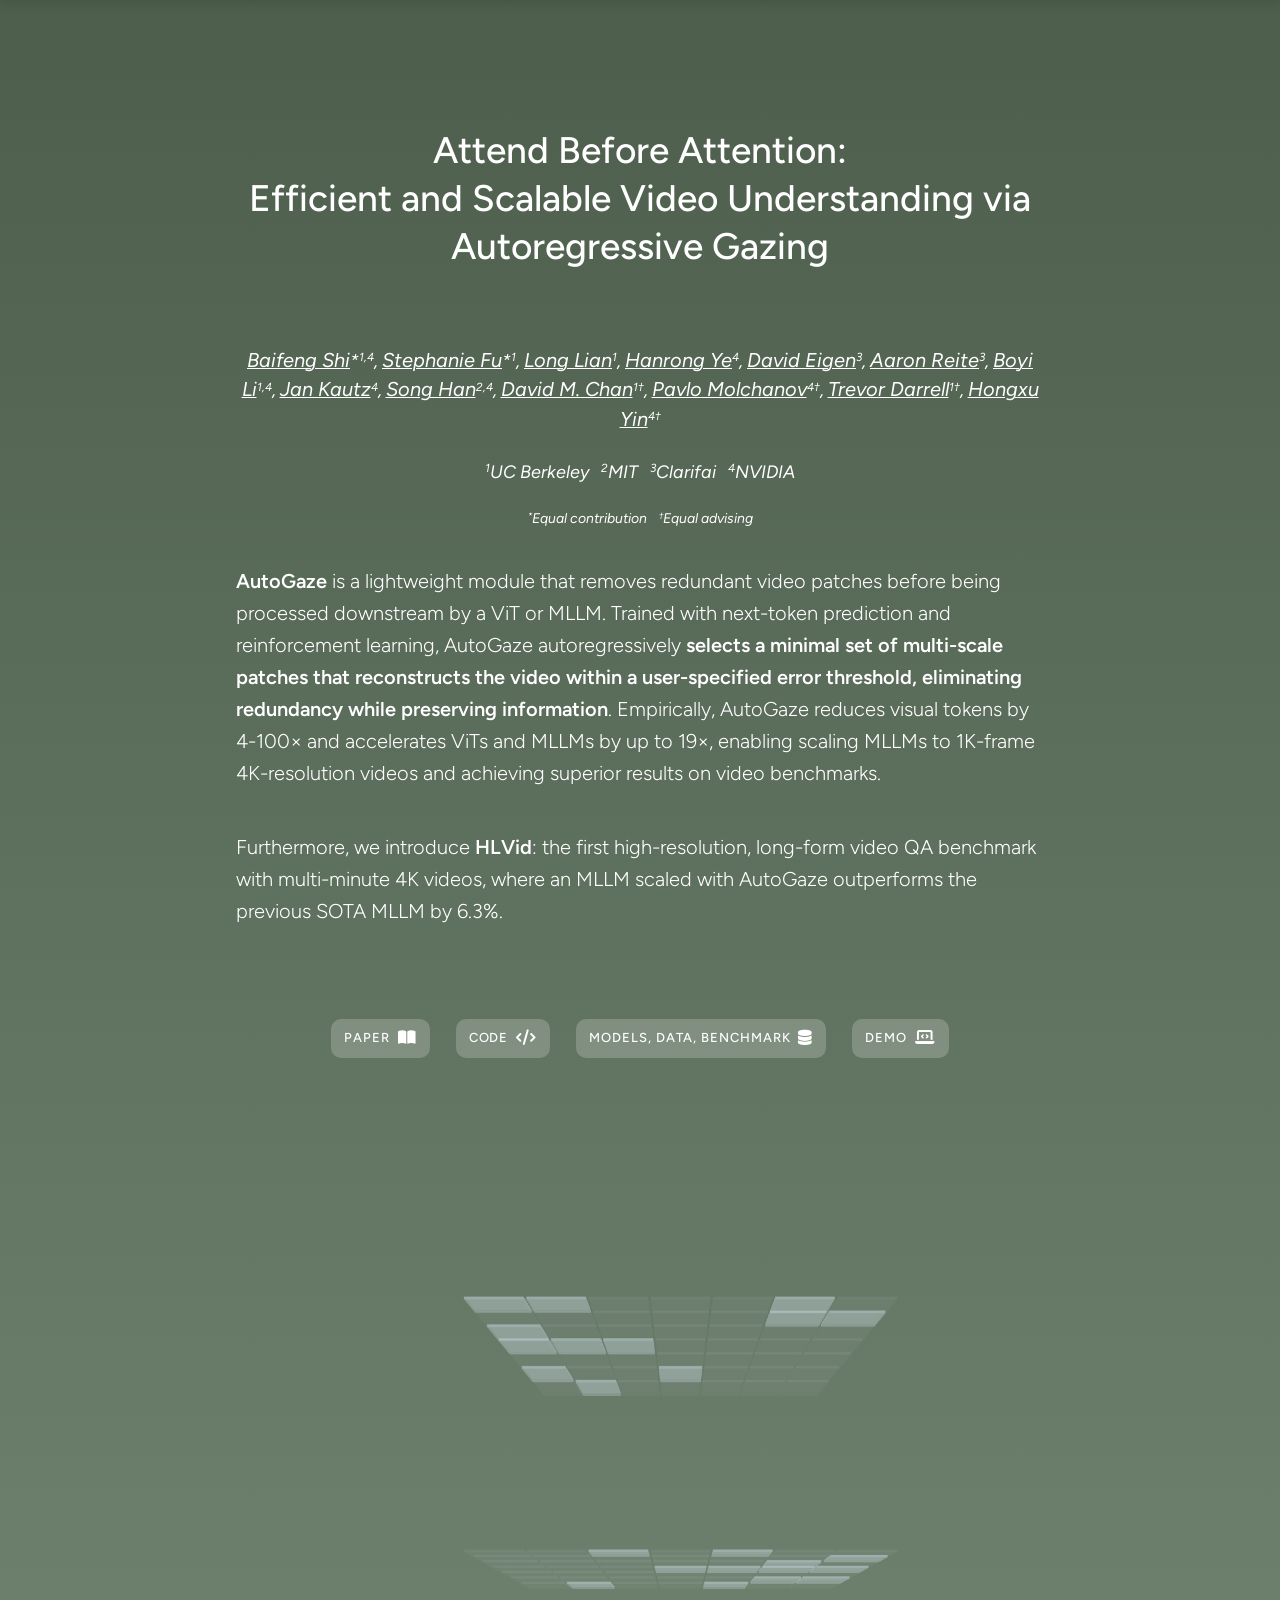
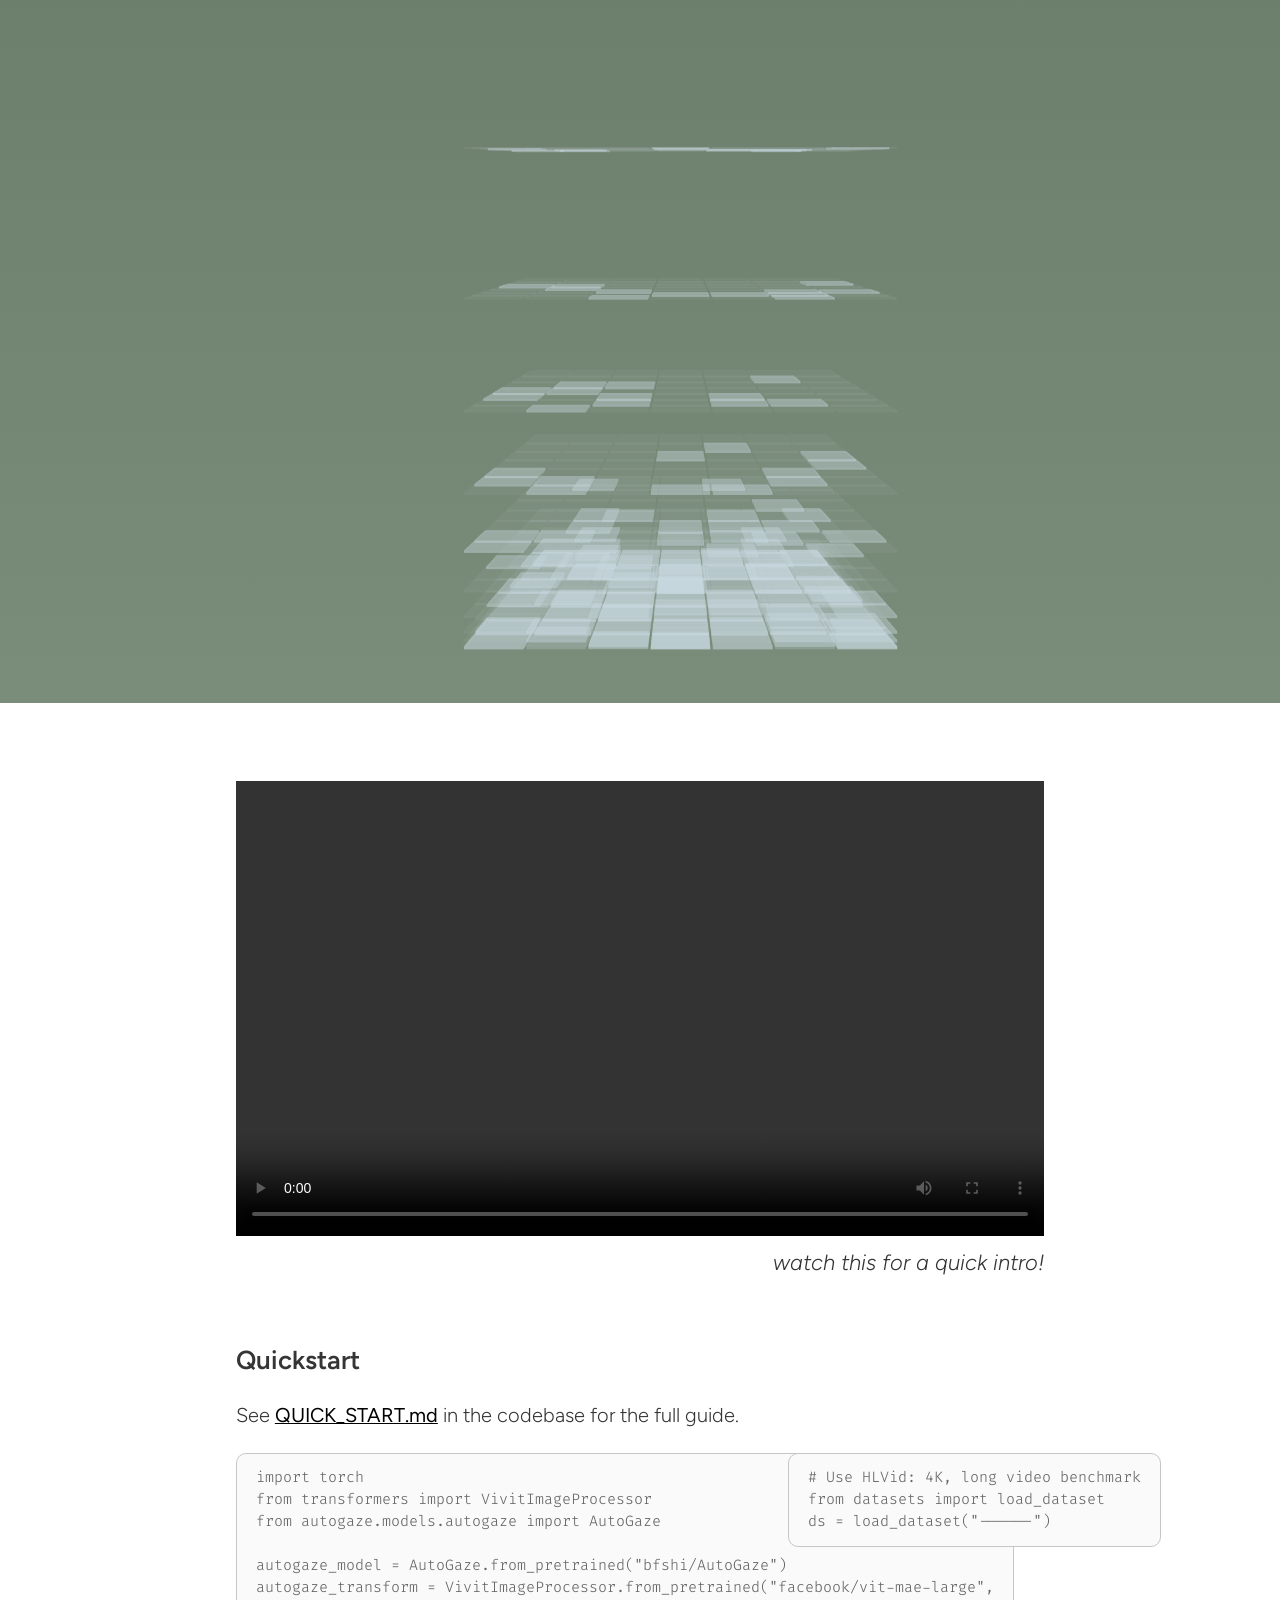
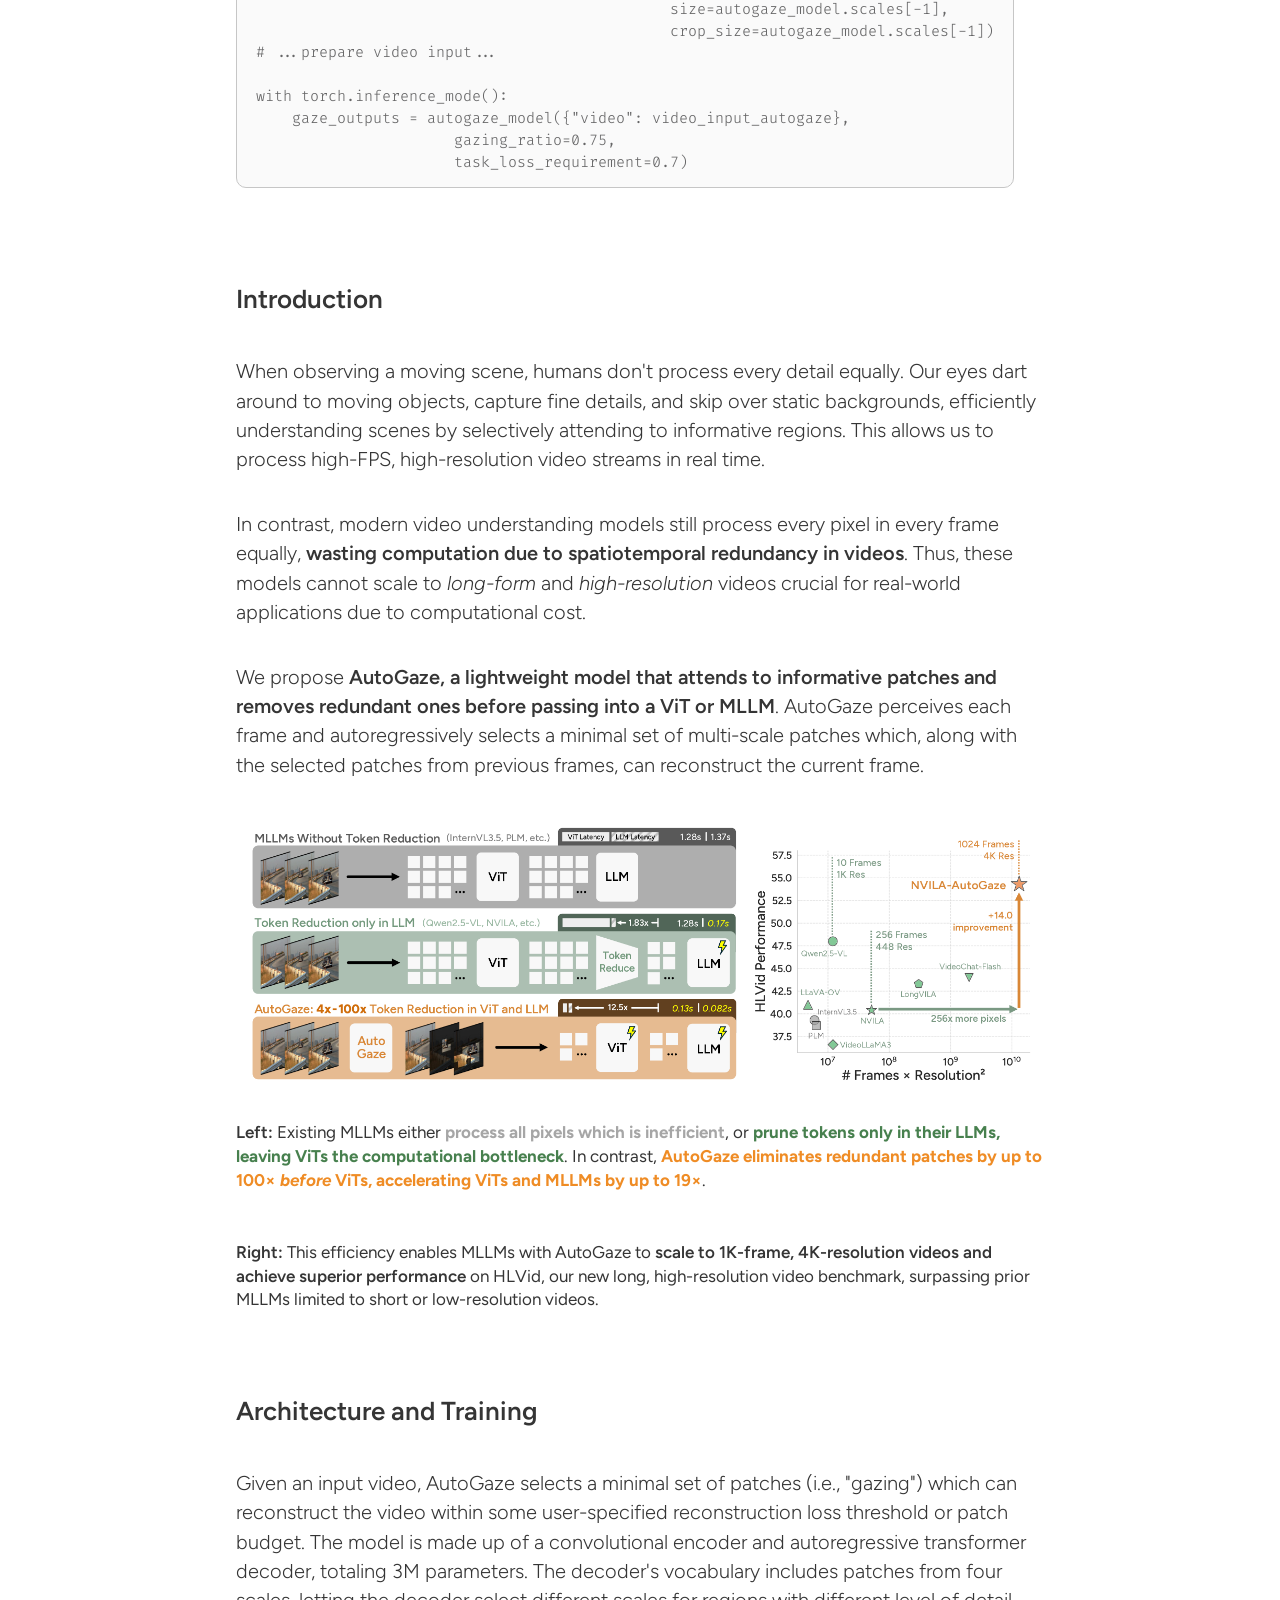
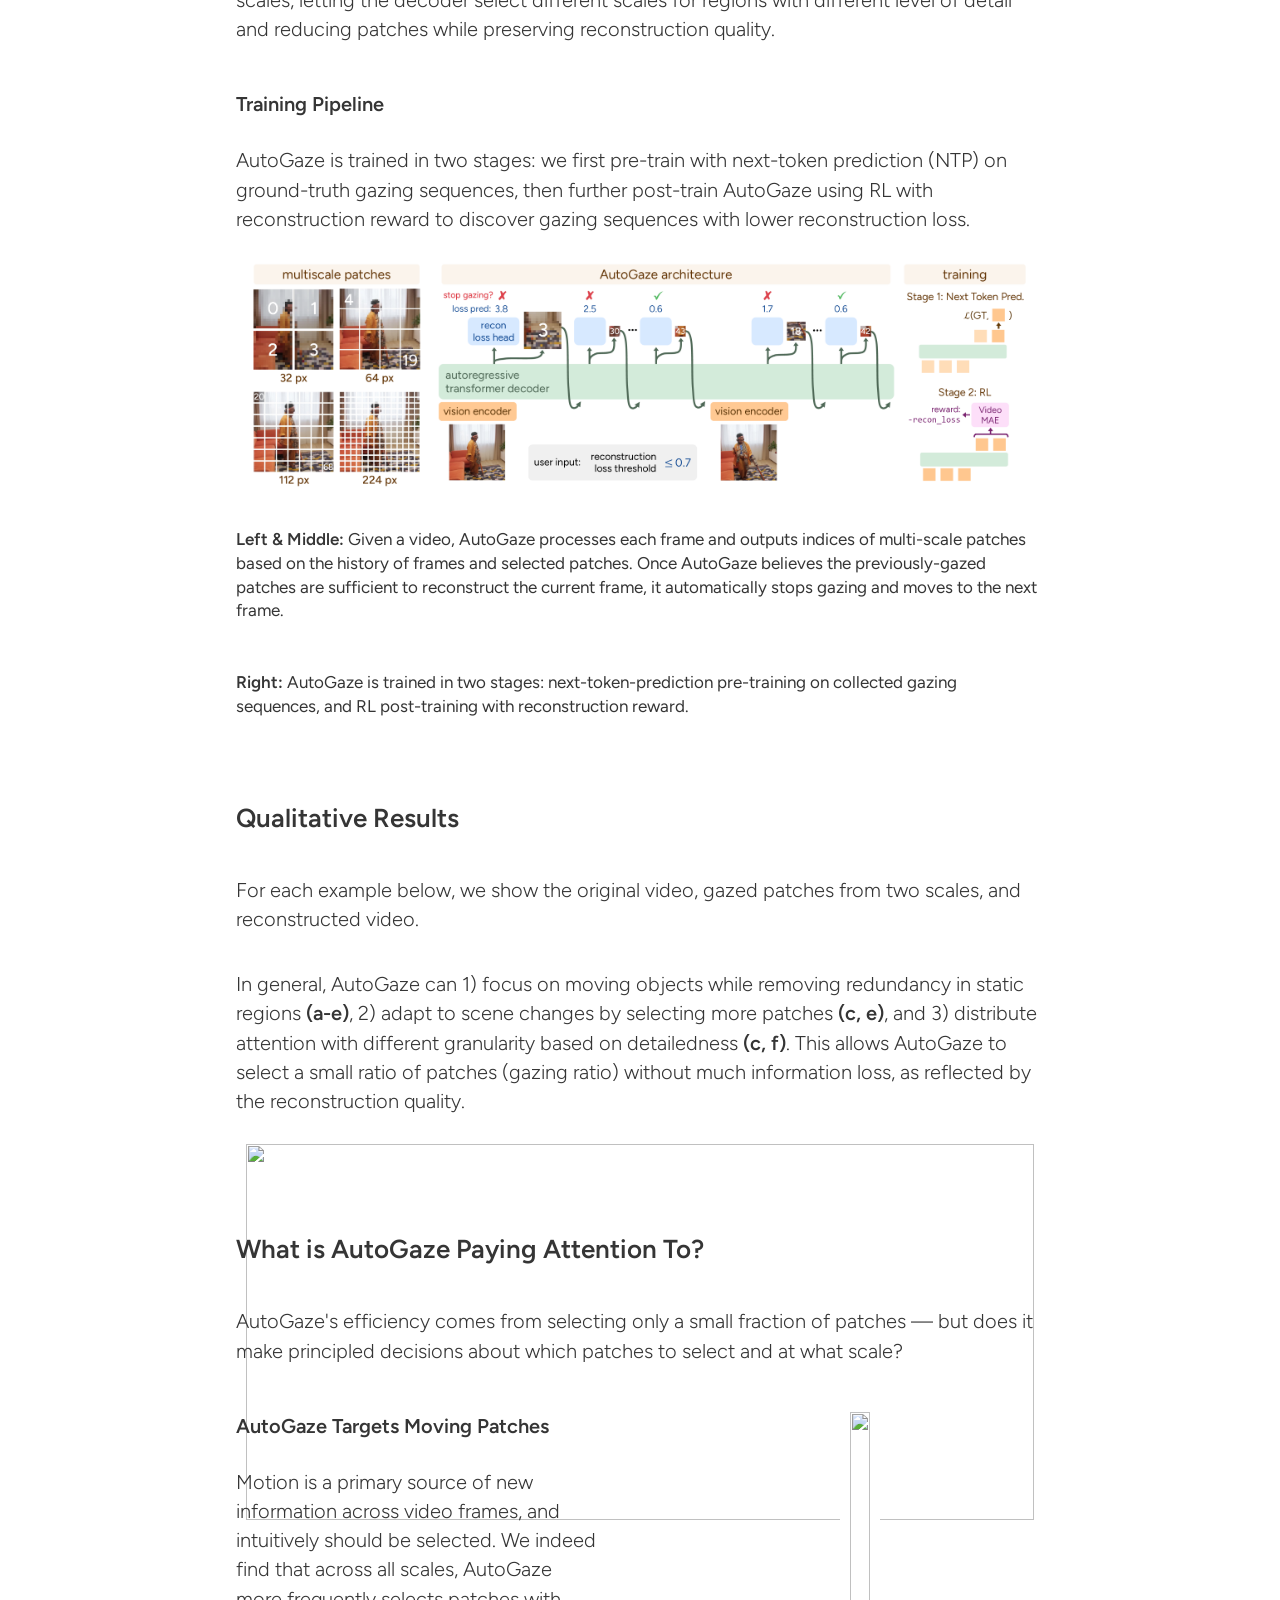
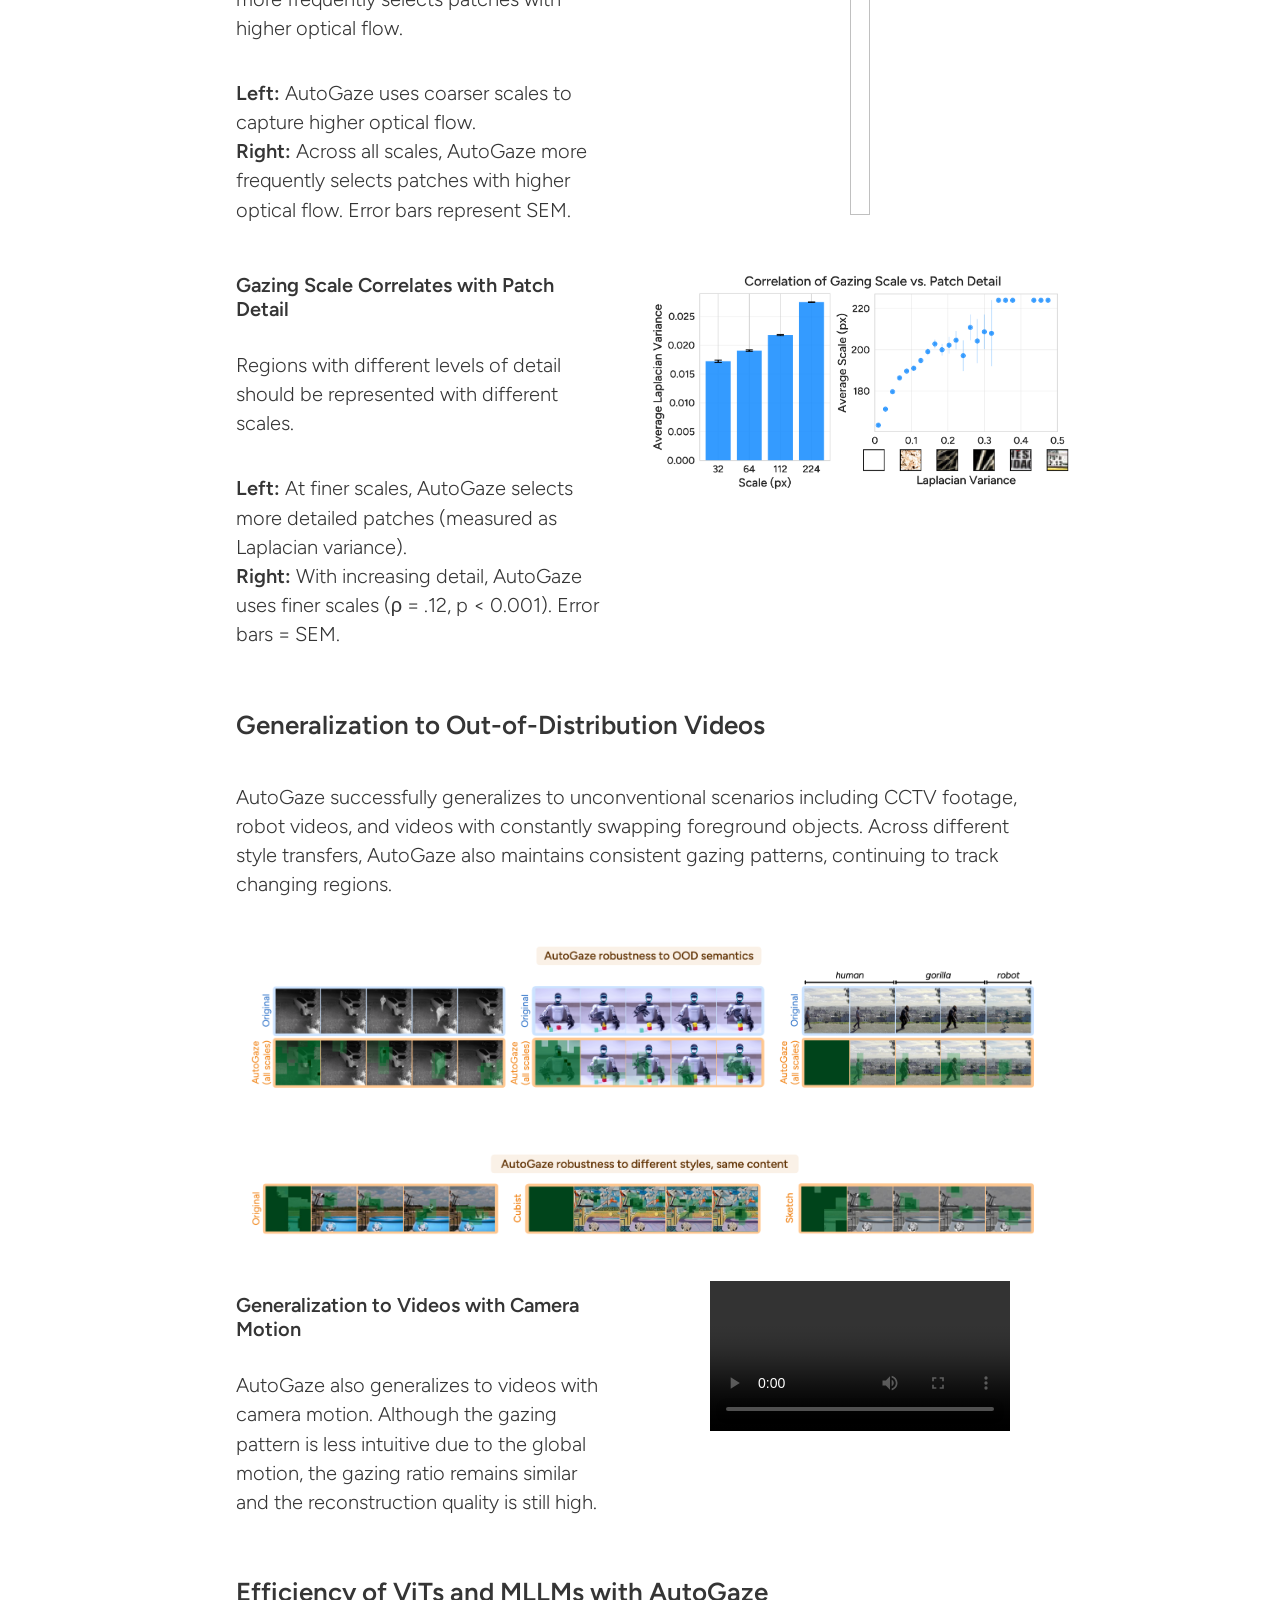
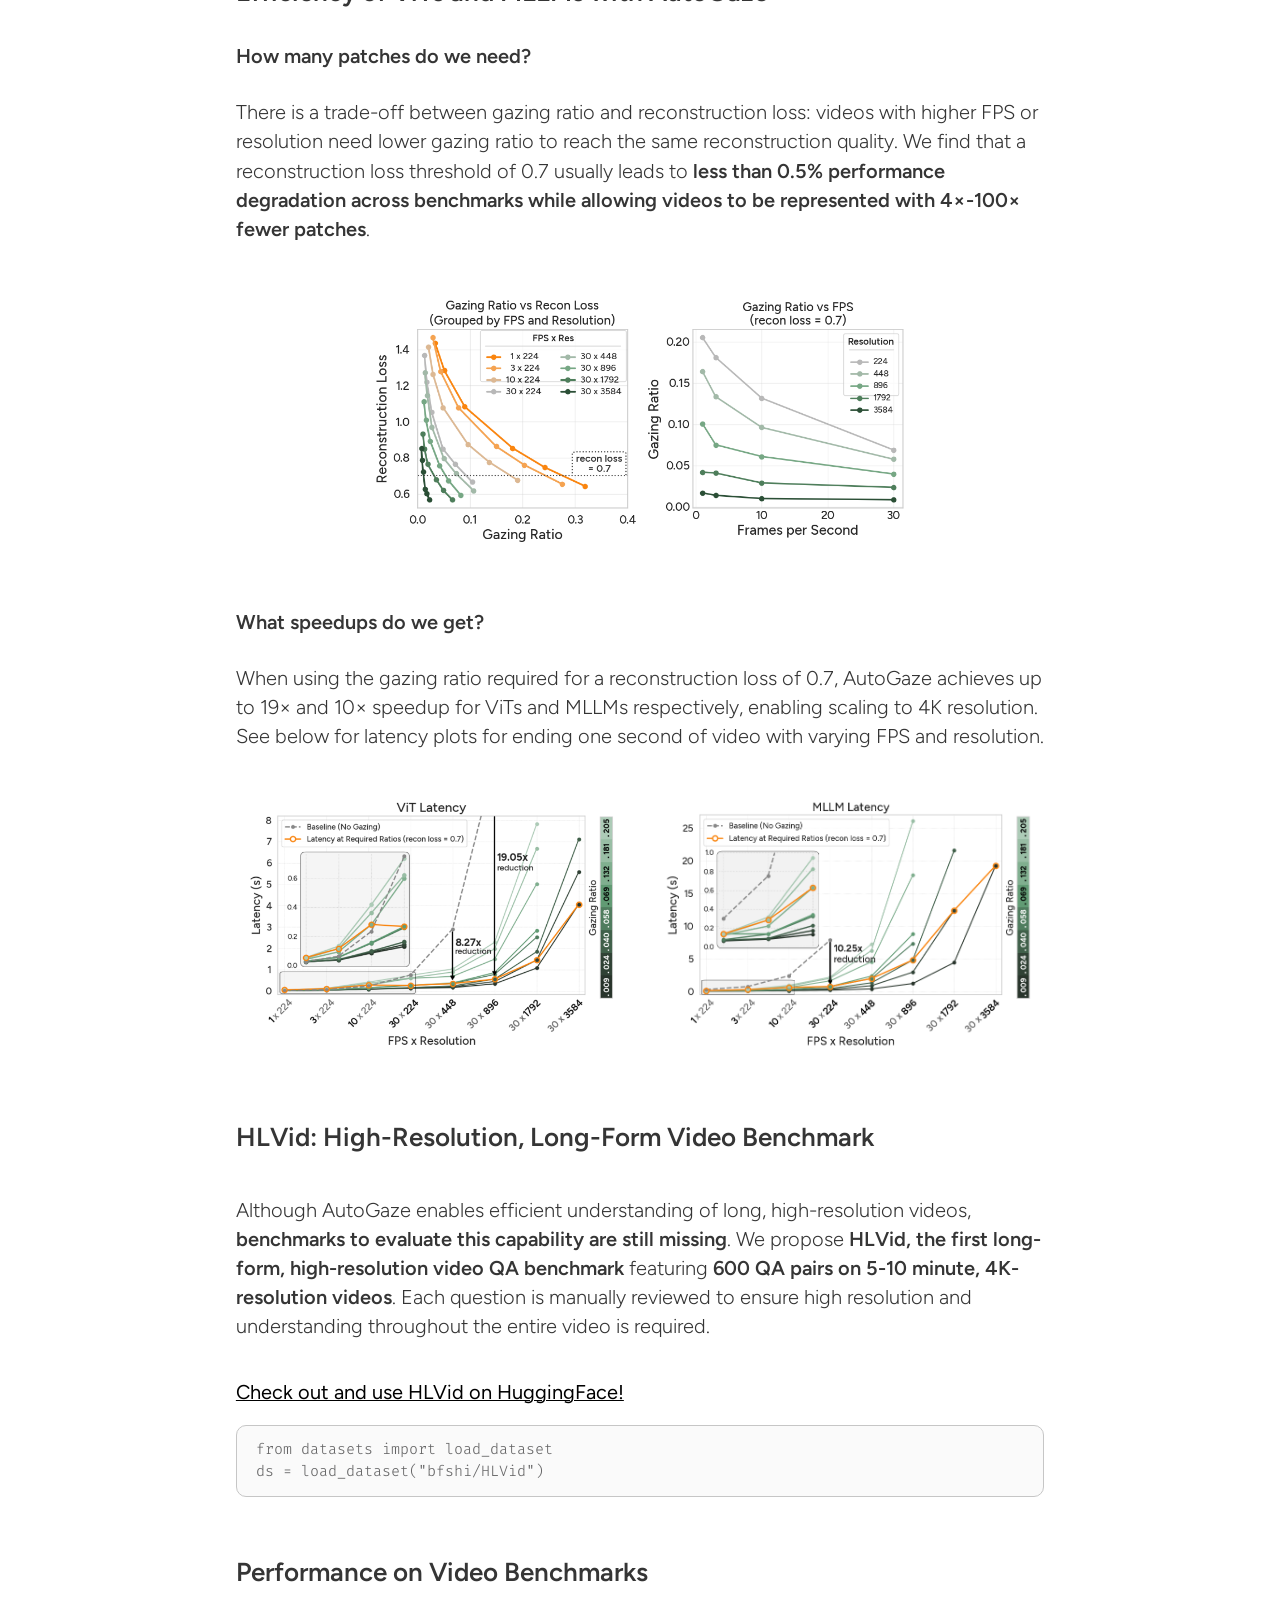
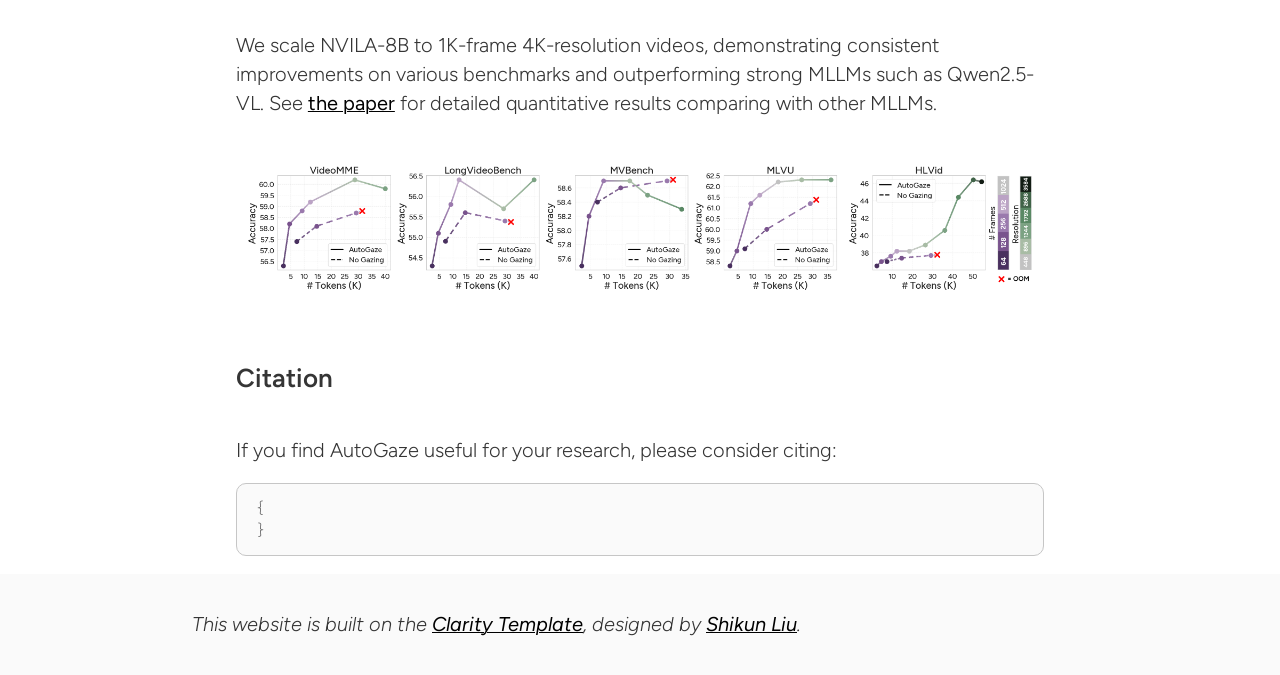
==== commit b79aac72: "commit files" ====
--- a/autogaze.html
+++ b/autogaze.html
@@ -77,8 +77,8 @@
                     <br>
                     <div class="info">
                         <div>
-                            <a href="http://arxiv.org/abs/2603.12254" class="button icon" style="background-color: rgba(255, 255, 255, 0.2)" target="_blank">Paper <i class="fa-solid fa-book-open"></i></a> &nbsp;&nbsp;
-                            <a href="https://github.com/NVlabs/AutoGaze" class="button icon" style="background-color: rgba(255, 255, 255, 0.2)" target="_blank">Code <i class="fa-solid fa-code"></i></a>  &nbsp;&nbsp;
+                            <a href="#" class="button icon" style="background-color: rgba(255, 255, 255, 0.2)">Paper <i class="fa-solid fa-book-open"></i></a> &nbsp;&nbsp;
+                            <a href="#" class="button icon" style="background-color: rgba(255, 255, 255, 0.2)">Code <i class="fa-solid fa-code"></i></a>  &nbsp;&nbsp;
                             <a href="https://huggingface.co/collections/bfshi/autogaze" class="button icon" style="background-color: rgba(255, 255, 255, 0.2)" target="_blank">Models, Data, Benchmark <i class="fa-solid fa-database"></i></a> &nbsp;&nbsp;
                             <a href="https://huggingface.co/spaces/bfshi/AutoGaze" class="button icon" style="background-color: rgba(255, 255, 255, 0.2)" target="_blank">Demo <i class="fa-solid fa-laptop-code"></i></a>
                         </div>
@@ -104,7 +104,7 @@
         <div class="text-column">
             <h1>Quickstart</h1>
             <p>
-                See <a href="https://github.com/NVlabs/AutoGaze">QUICK_START.md</a> in the codebase for the full guide.
+                See <a href="https://github.com/stephanie-fu/gengaze/blob/release/QUICK_START.md">QUICK_START.md</a> in the codebase for the full guide.
             </p>
             <br>
             <pre><code class="python">import torch
@@ -290,7 +290,7 @@
             Although AutoGaze enables efficient understanding of long, high-resolution videos, <b>benchmarks to evaluate this capability are still missing</b>. We propose <b>HLVid, the first long-form, high-resolution video QA benchmark</b> featuring <b>600 QA pairs on 5-10 minute, 4K-resolution videos</b>. Each question is manually reviewed to ensure high resolution and understanding throughout the entire video is required.
         </p>
         <p class="text">
-            <a href="https://huggingface.co/collections/bfshi/autogaze" target="_blank">Check out and use HLVid on HuggingFace!</a>
+            <a href="">Check out and use HLVid on HuggingFace!</a>
         </p>
 
         <pre><code class="python">from datasets import load_dataset
@@ -299,7 +299,7 @@
     <div class="container blog main">
         <h1>Performance on Video Benchmarks</h1>
         <p class="text">
-            We scale NVILA-8B to 1K-frame 4K-resolution videos, demonstrating consistent improvements on various benchmarks and outperforming strong MLLMs such as Qwen2.5-VL. See <a href="http://arxiv.org/abs/2603.12254" target="_blank">the paper</a> for detailed quantitative results comparing with other MLLMs.
+            We scale NVILA-8B to 1K-frame 4K-resolution videos, demonstrating consistent improvements on various benchmarks and outperforming strong MLLMs such as Qwen2.5-VL. See <a href="#">the paper</a> for detailed quantitative results comparing with other MLLMs.
         </p>
     </div>
 
